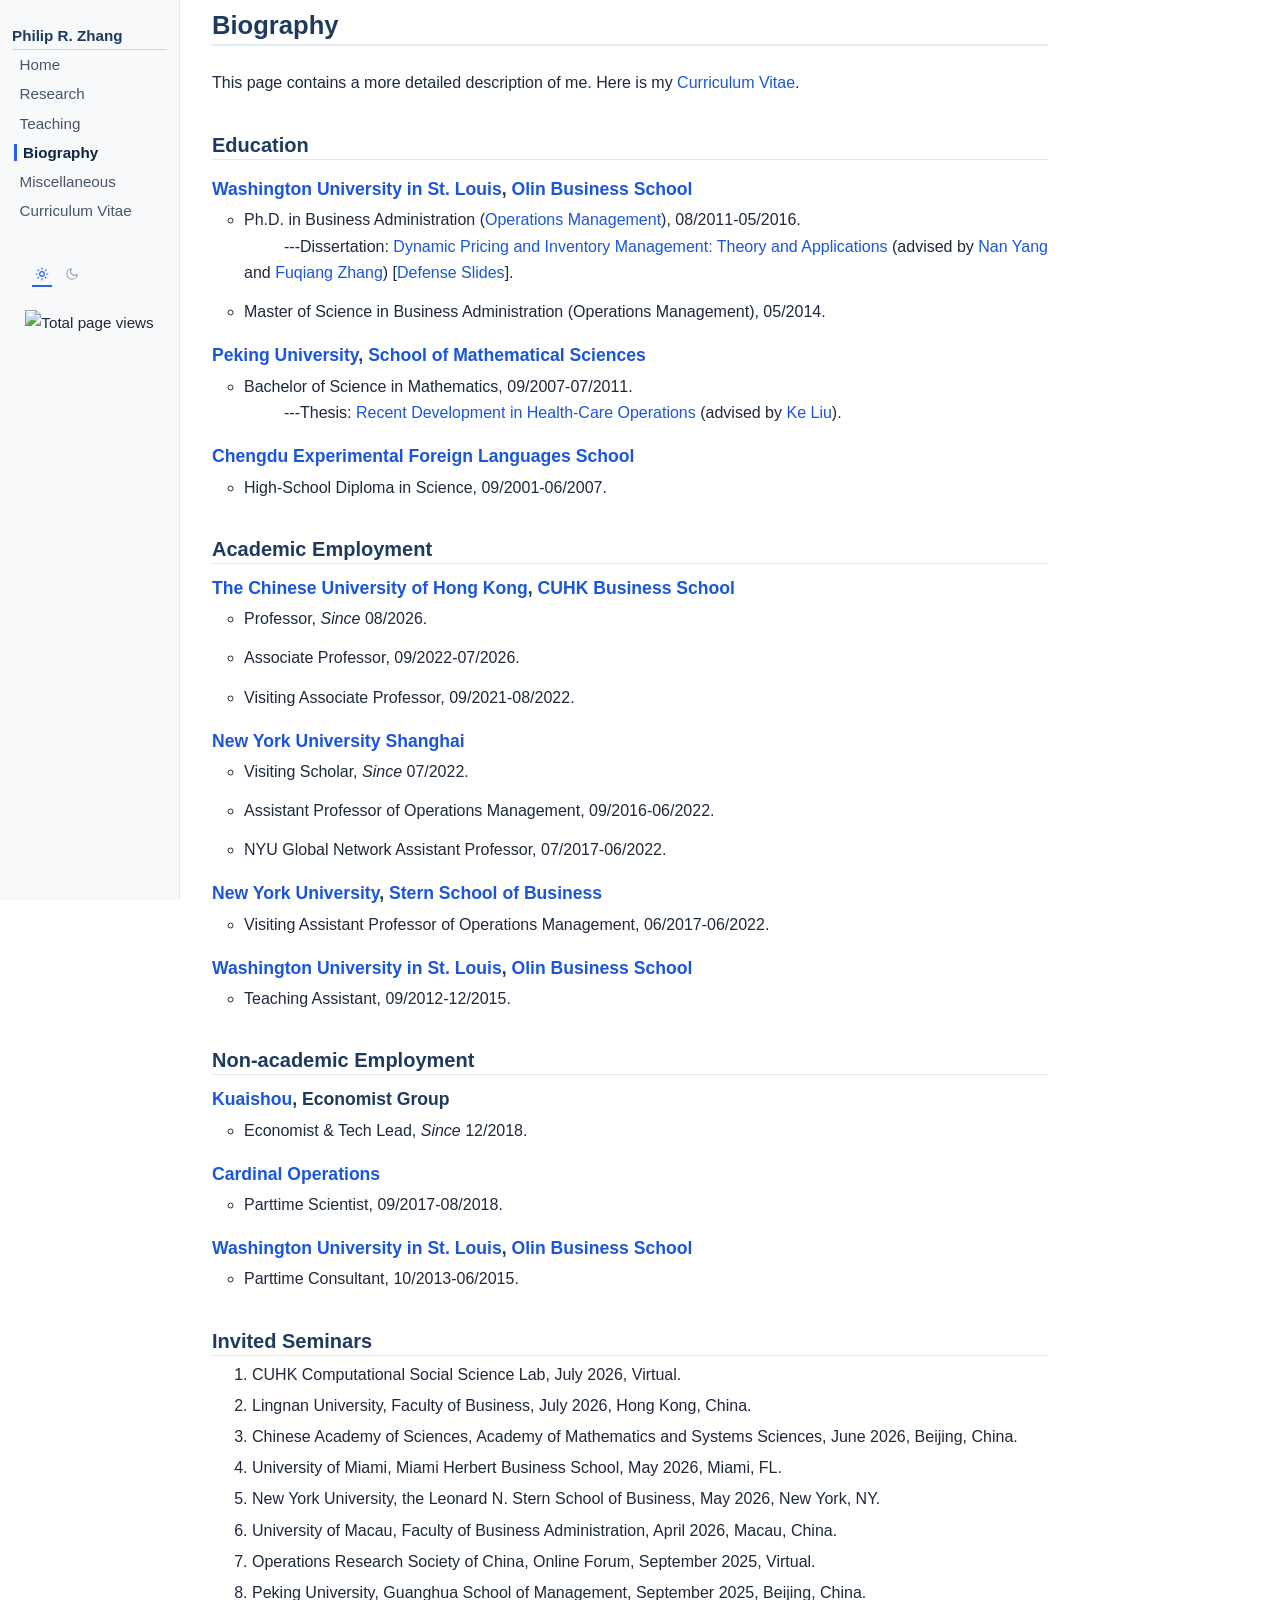
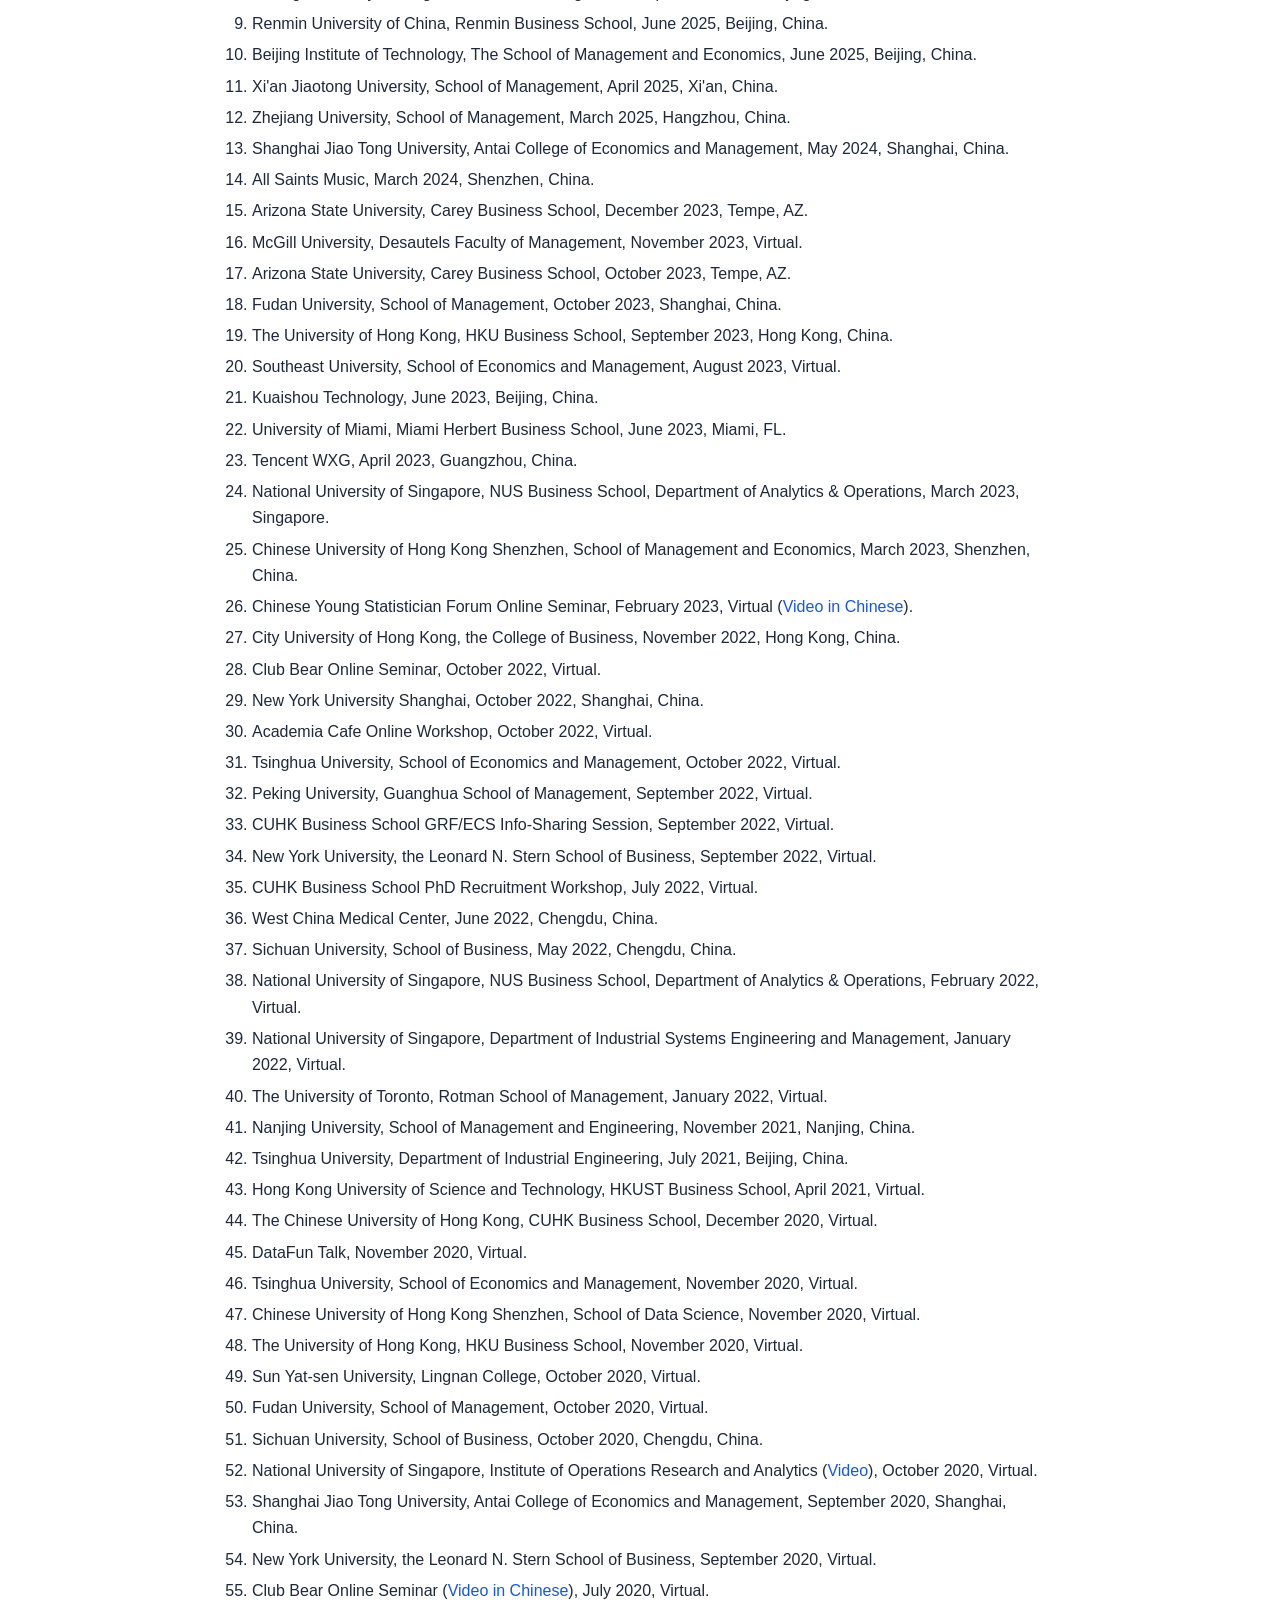
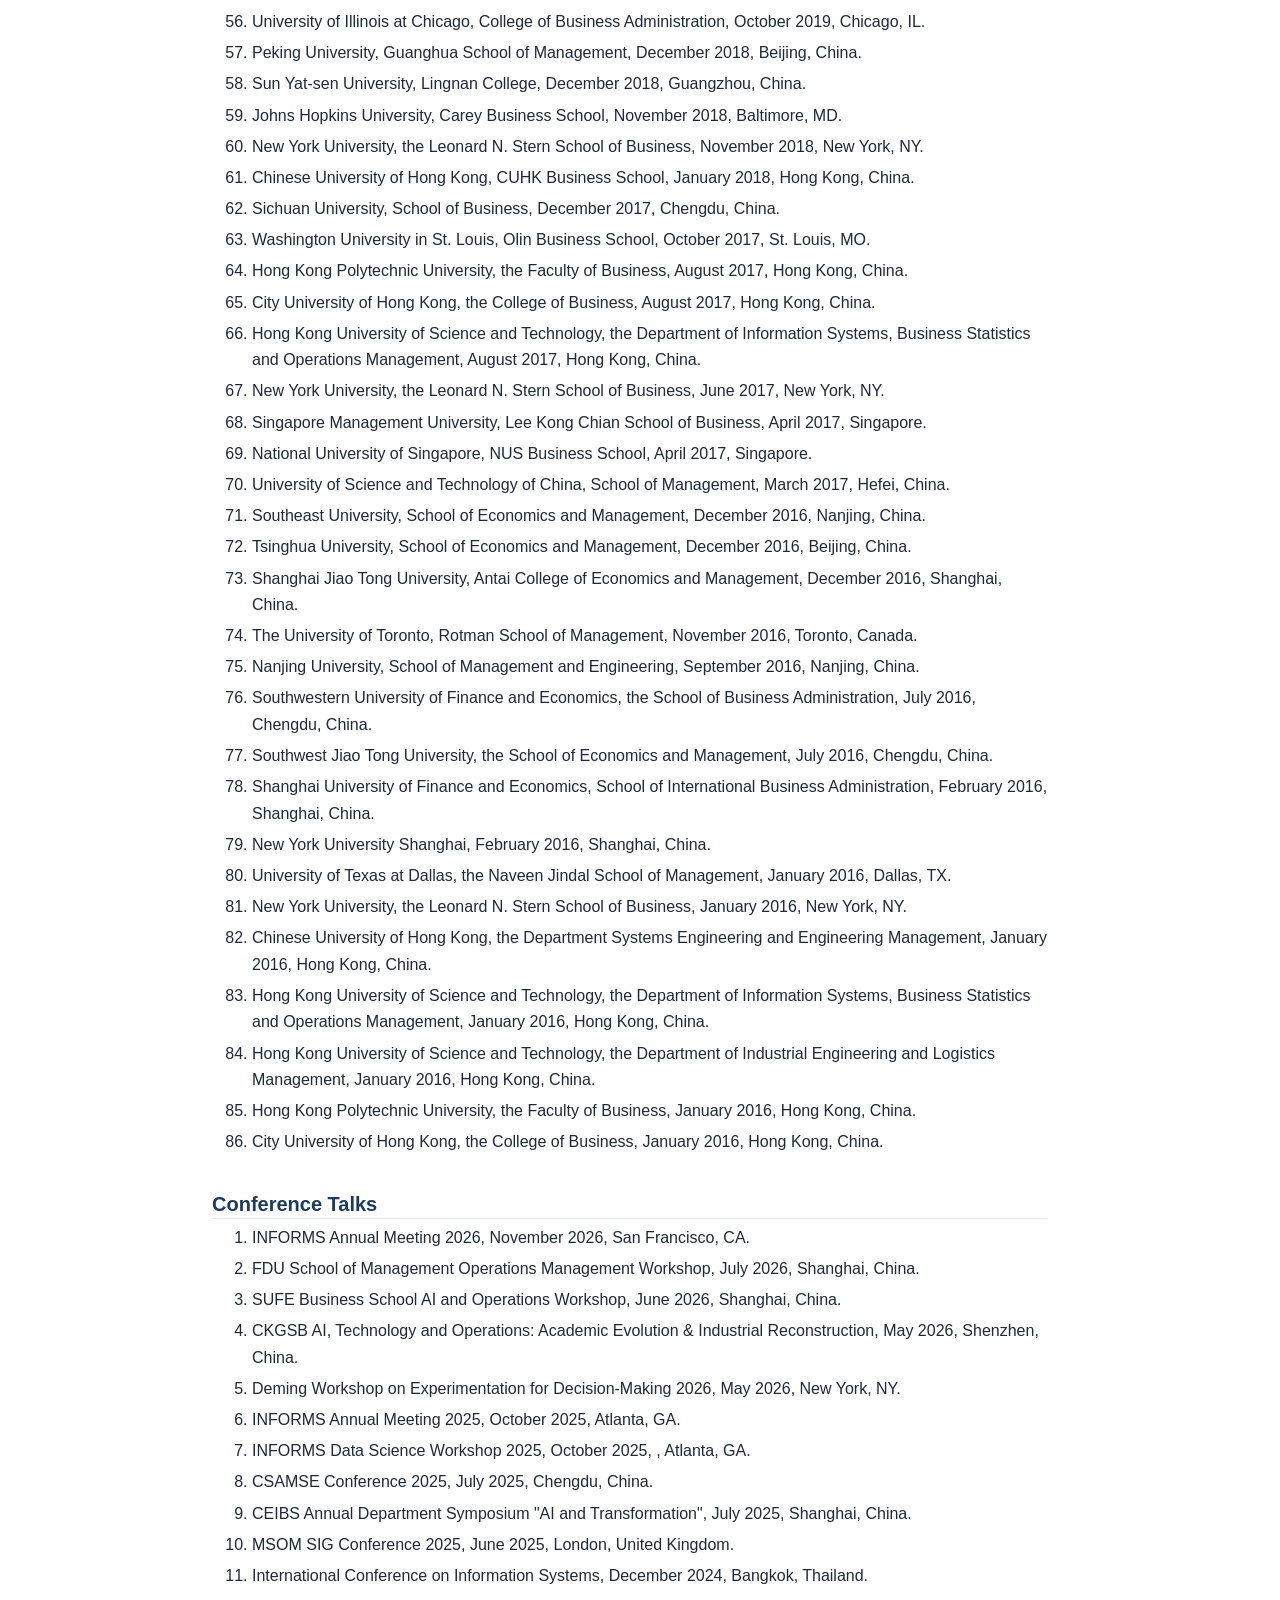
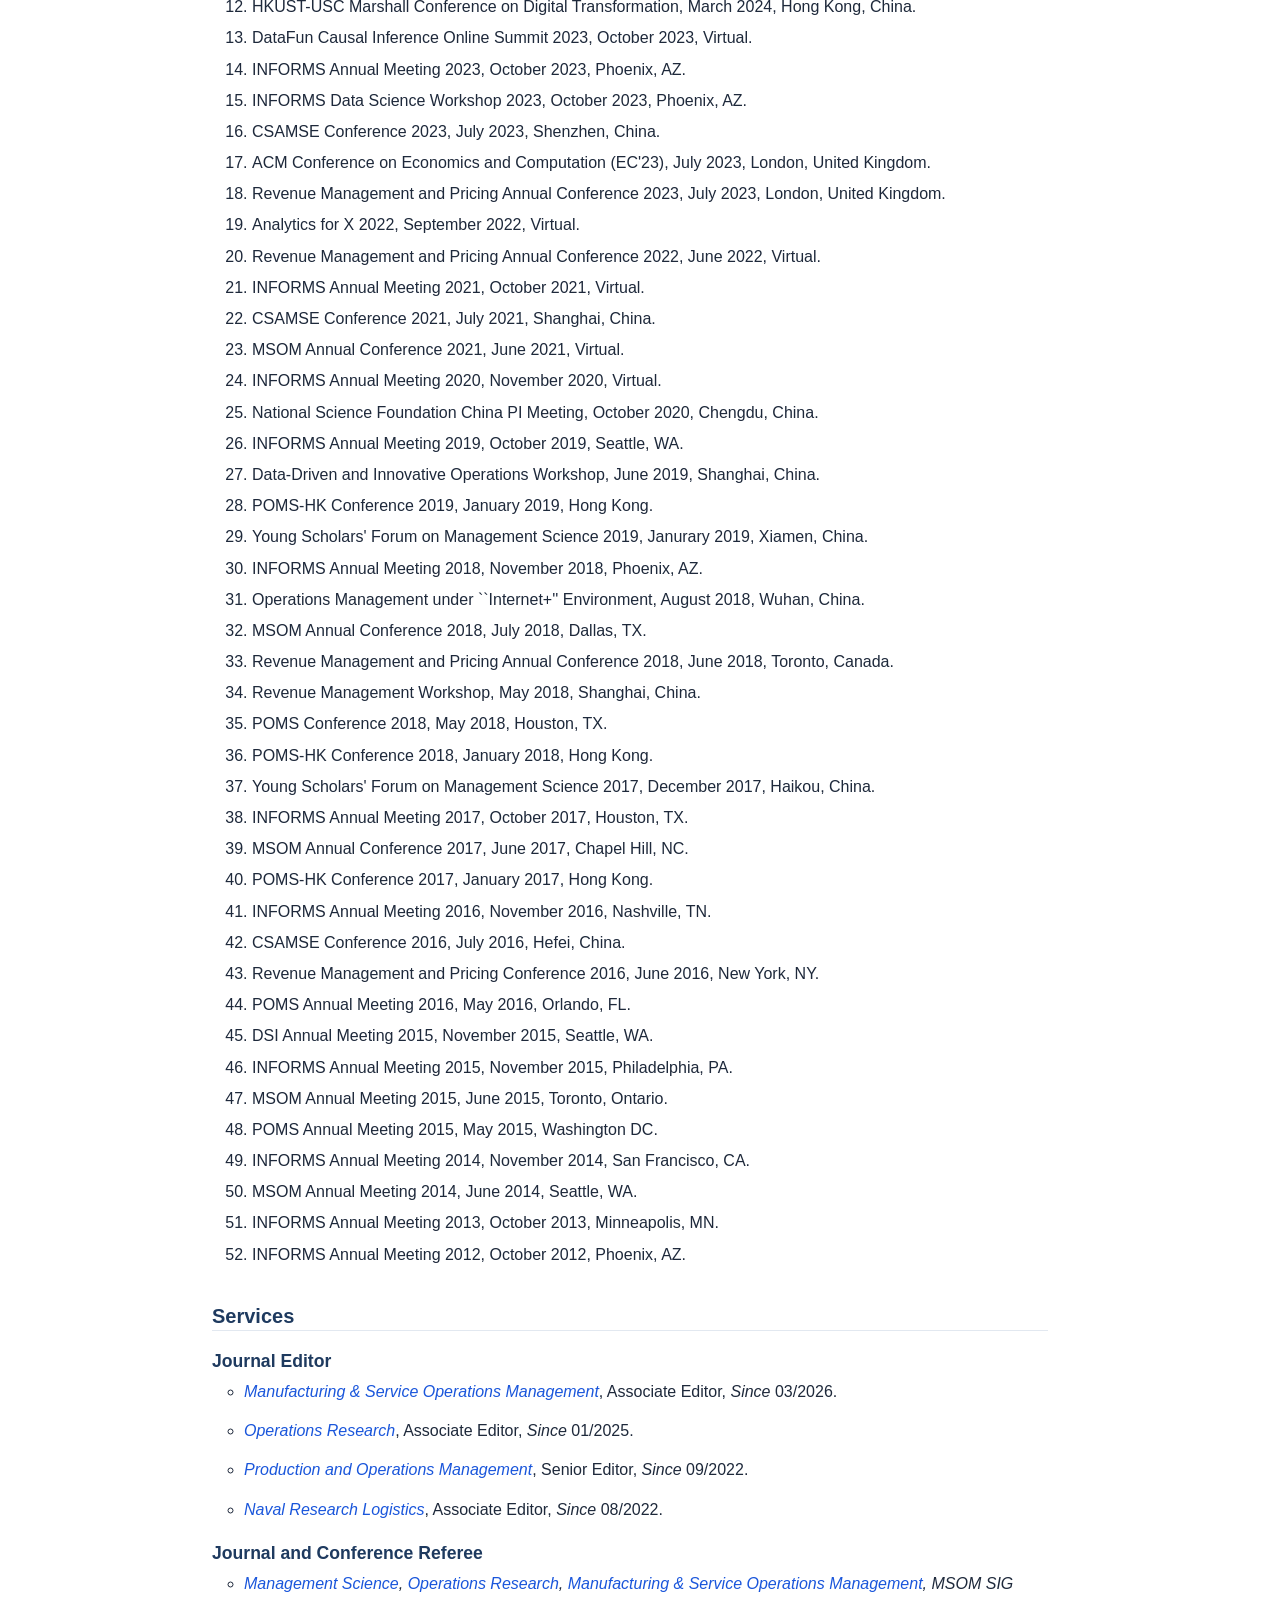
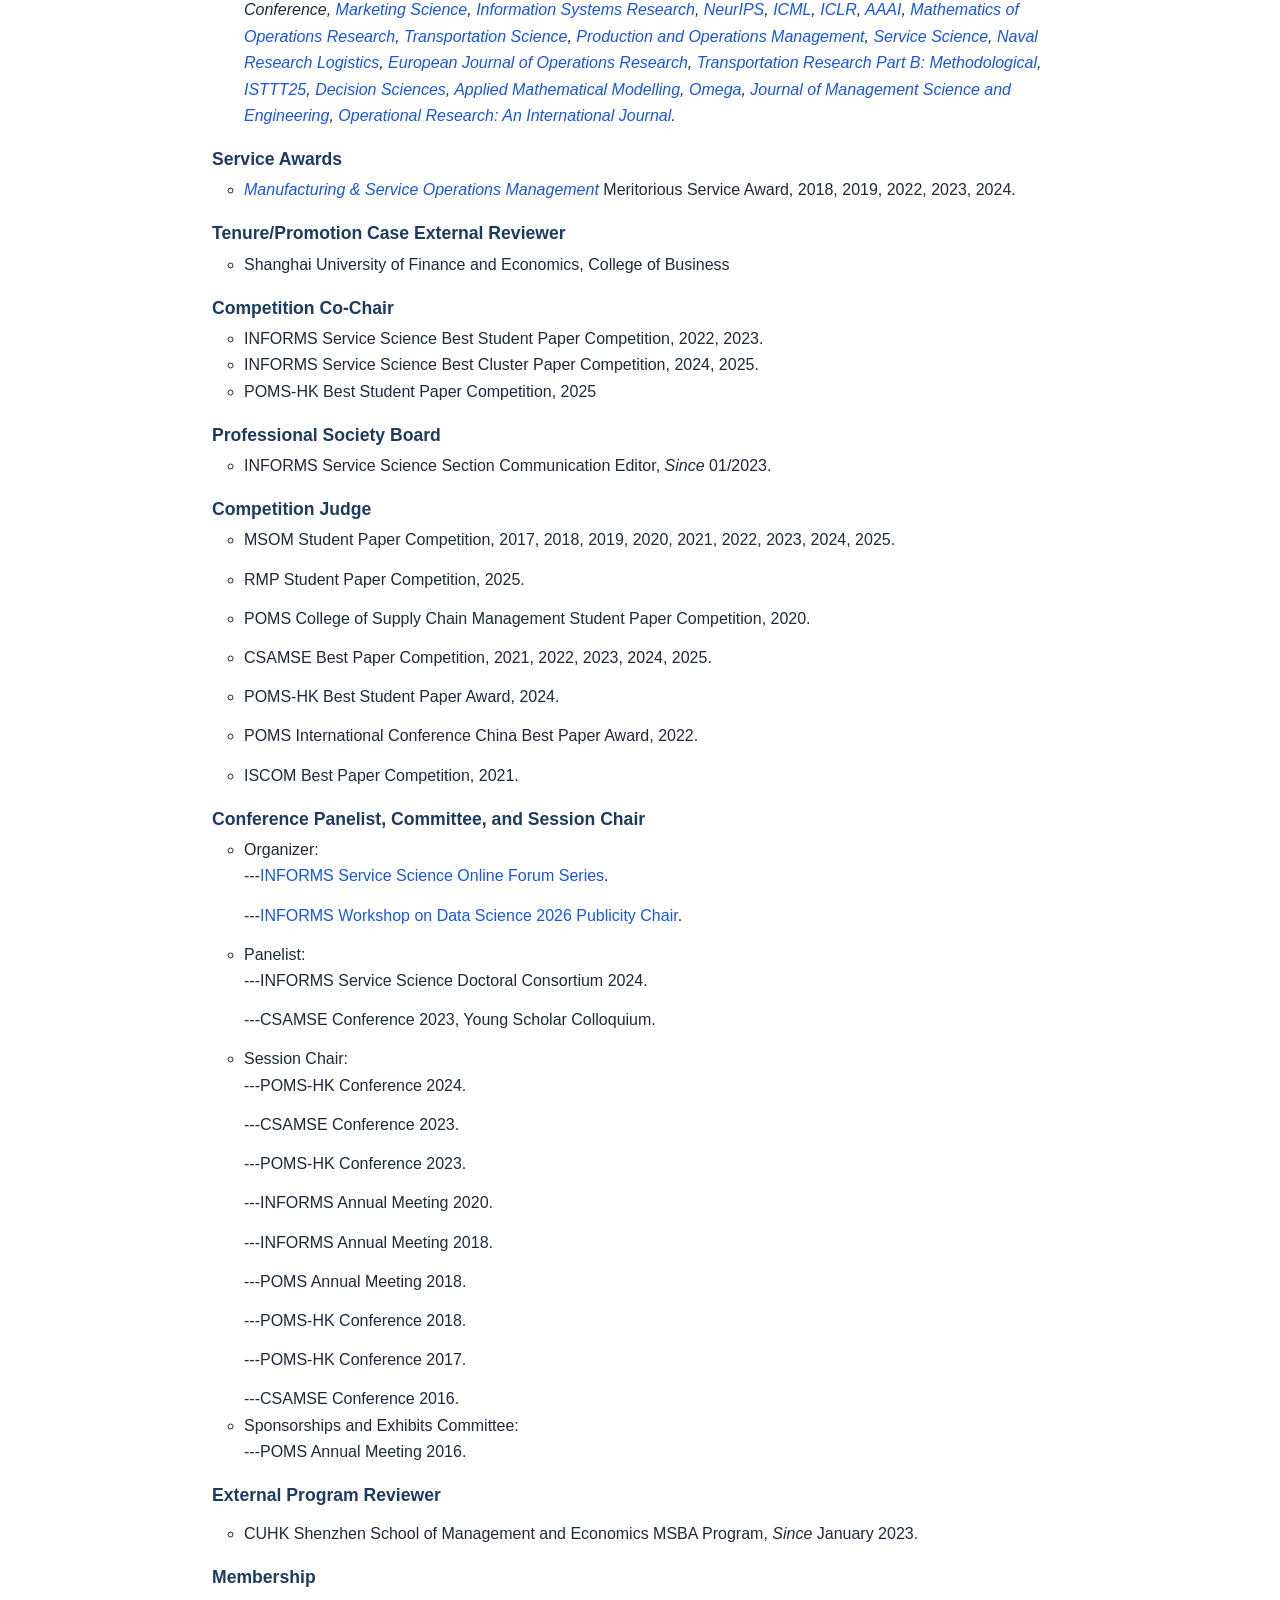
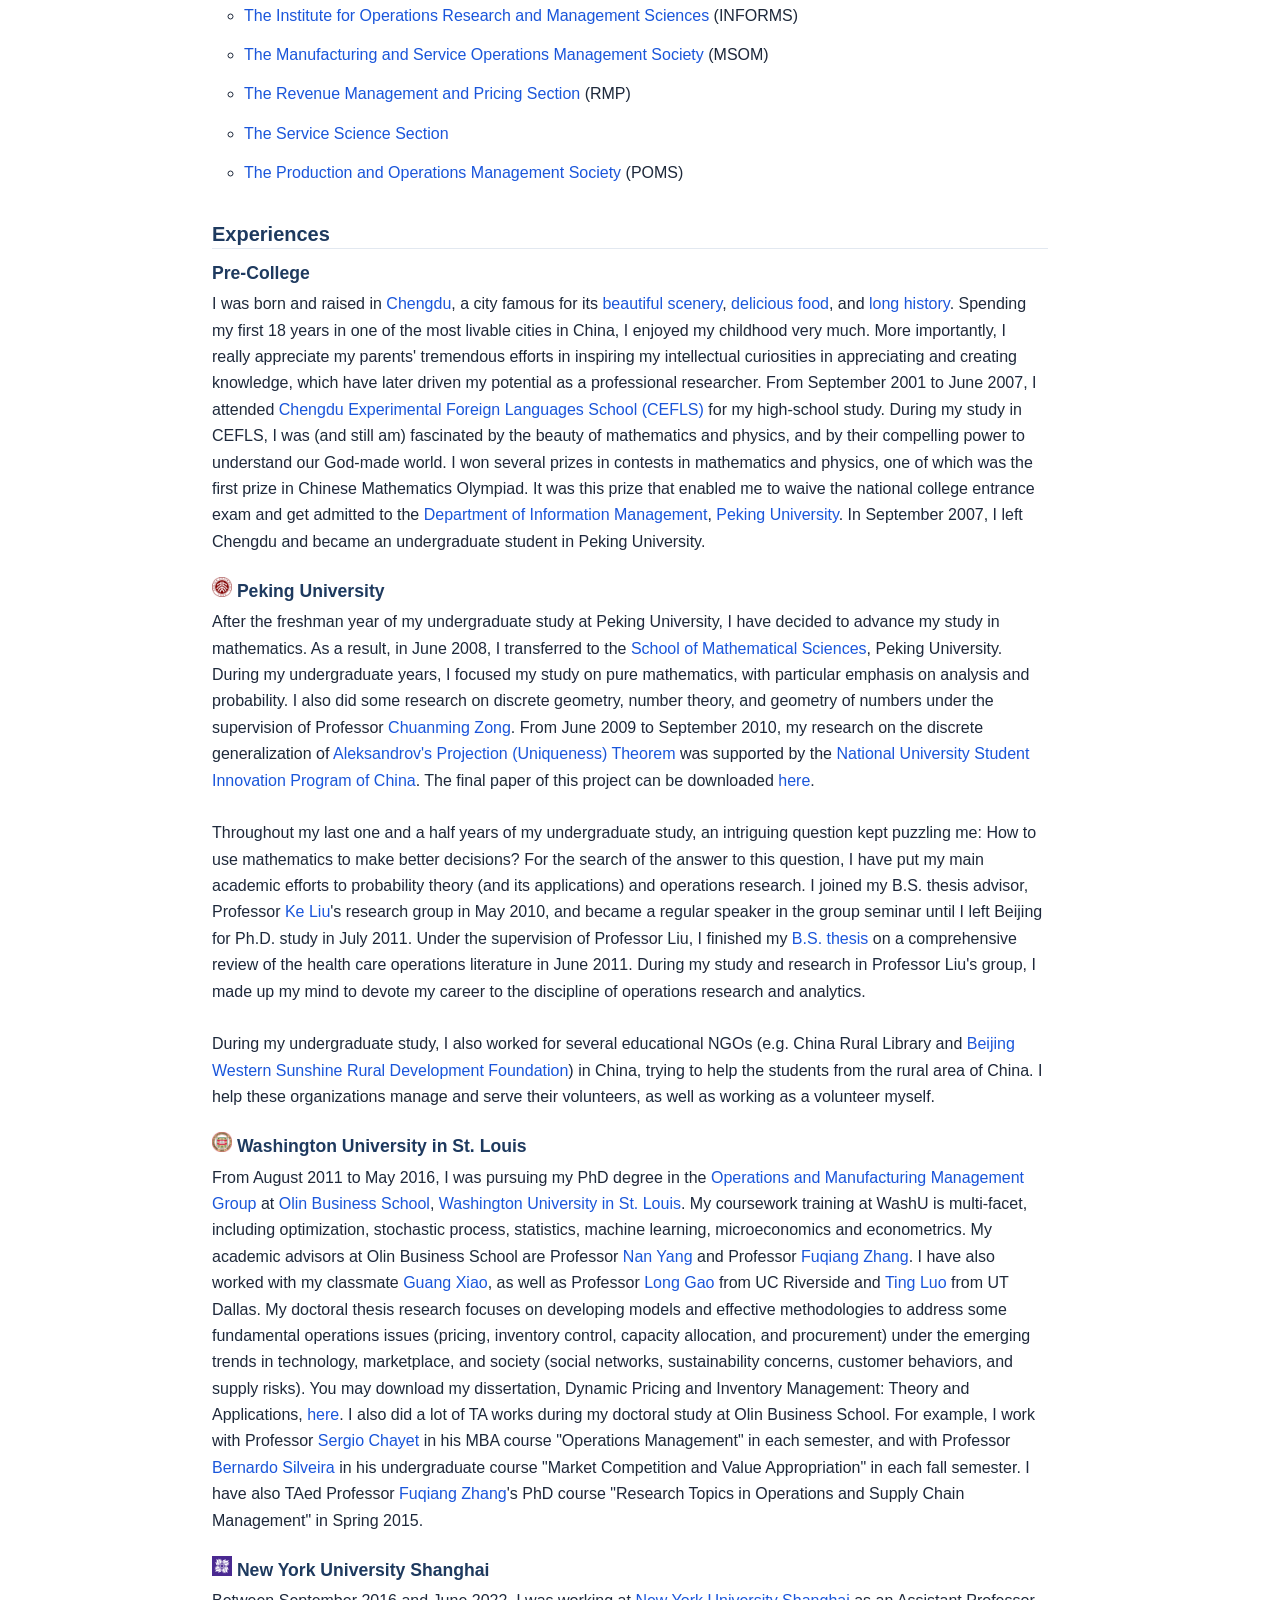
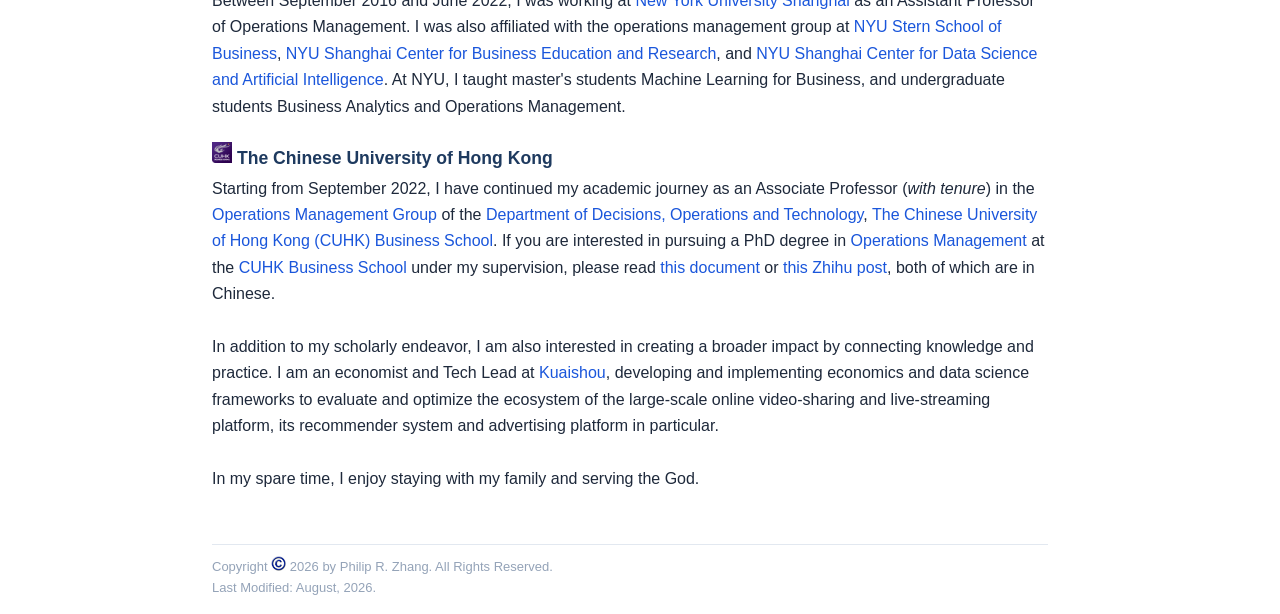
==== biography.html @ 49e2264a "d" ====
<!DOCTYPE html>
<html lang="en">
<head>
<meta charset="utf-8">
<meta name="viewport" content="width=device-width, initial-scale=1.0">
<meta name="keywords" content="Renyu (Philip) Zhang">
<meta name="description" content="Renyu (Philip) Zhang, CUHK">
<meta name="distribution" content="global">
<meta name="author" content="Renyu Zhang">
<meta name="robots" content="all">
<link rel="shortcut icon" href="cuhk.png" type="image/png">
<link rel="stylesheet" href="jemdoc.css" type="text/css">
<title>Philip R. Zhang</title>
<script type="text/javascript"
  src="https://cdn.jsdelivr.net/npm/mathjax@3/es5/tex-mml-chtml.js">
</script>
<script>
(function(){try{if(localStorage.getItem('theme')==='dark')document.documentElement.classList.add('dark-mode')}catch(e){}})();
</script>
</head>
<body>

<div class="site-wrapper">

<!-- Sidebar navigation -->
<nav class="site-nav">
  <div class="menu-category">Philip R. Zhang</div>
  <div class="menu-item"><a href="index.html">Home</a></div>
  <div class="menu-item"><a href="research.html">Research</a></div>
  <div class="menu-item"><a href="teaching.html">Teaching</a></div>
  <div class="menu-item"><a href="biography.html" class="current">Biography</a></div>
  <div class="menu-item"><a href="miscellaneous.html">Miscellaneous</a></div>
  <div class="menu-item"><a href="CV-Philip-Zhang.pdf" target="_blank">Curriculum Vitae</a></div>
  <br>
  <button type="button" class="theme-toggle" id="theme-toggle" aria-label="Toggle dark mode" title="Toggle dark mode">
    <svg class="icon-sun" width="16" height="16" viewBox="0 0 24 24" fill="none" stroke="currentColor" stroke-width="2" stroke-linecap="round" stroke-linejoin="round"><circle cx="12" cy="12" r="4"/><path d="M12 2v2M12 20v2M4.93 4.93l1.41 1.41M17.66 17.66l1.41 1.41M2 12h2M20 12h2M6.34 17.66l-1.41 1.41M19.07 4.93l-1.41 1.41"/></svg>
    <svg class="icon-moon" width="16" height="16" viewBox="0 0 24 24" fill="none" stroke="currentColor" stroke-width="2" stroke-linecap="round" stroke-linejoin="round"><path d="M21 12.79A9 9 0 1 1 11.21 3 7 7 0 0 0 21 12.79z"/></svg>
  </button>
  <div class="nav-counter">
    <img src="https://hits.sh/rphilipzhang.github.io.svg?label=Total%20Page%20Views&amp;labelColor=475569&amp;color=2563eb&amp;extraCount=2165" alt="Total page views">
  </div>
</nav>

<!-- Main content -->
<main class="site-content">

<div class="page-title">
  <h1>Biography</h1>
</div>


<p>This page contains a more detailed description of me. Here is my <a href="CV-Philip-Zhang.pdf" target="_blank">Curriculum Vitae</a>.</p>
<h2>Education
</h2>
<p> 
<h3><a href="https://www.wustl.edu/" target="_blank">Washington University in St. Louis</a>, <a href="https://www.olin.wustl.edu/Pages/default.aspx" target="_blank">Olin Business School</a></h3>

<ul style="padding-left: 2rem;list-style-type: circle;">

<li> Ph.D. in Business Administration (<a href ="https://www.olin.wustl.edu/EN-US/academic-programs/PhD/operations-and-manufacturing-management/Pages/default.aspx" target="_blank">Operations Management</a>), 08/2011-05/2016. </li>
<p>&nbsp;&nbsp;&nbsp;&nbsp;&nbsp;&nbsp;&nbsp;&nbsp; ---Dissertation: <a href="Dissertation-Philip-Zhang.pdf" target="_blank">Dynamic Pricing and Inventory Management: Theory and Applications</a> (advised by <a href="https://www.bus.miami.edu/thought-leadership/faculty/management/yang.html" target="_blank">Nan Yang</a> and <a href="https://apps.olin.wustl.edu/faculty/zhang/"target="_blank">Fuqiang Zhang</a>) [<a href="Slides_Defense_Apr8_Philip_Zhang.pdf" target="_blank">Defense Slides</a>].</p>

<li>Master of Science in Business Administration (Operations Management), 05/2014.</li>

</ul>
<h3> <a href="https://www.pku.edu.cn" target="_blank">Peking University</a>, <a href="https://www.math.pku.edu.cn" target="_blank">School of Mathematical Sciences</a> </h3>


<ul style="padding-left: 2rem;list-style-type: circle;">

<li>Bachelor of Science in Mathematics, 09/2007-07/2011.
<p>&nbsp;&nbsp;&nbsp;&nbsp;&nbsp;&nbsp;&nbsp;&nbsp; ---Thesis: <a href="health.pdf"target="_blank">Recent Development in Health-Care Operations</a> (advised by <a href="http://www.amt.ac.cn/member/liuke/index.html" target="_blank">Ke Liu</a>).</p></li>

</ul>

<h3><a href="https://www.cefls.cn/index.php/cate/index?cid=62" target="_blank">Chengdu Experimental Foreign Languages School</a></h3>

<ul style="padding-left: 2rem;list-style-type: circle;">


<li>High-School Diploma in Science, 09/2001-06/2007.
</p></li>
</ul>

<h2>Academic Employment
</h2>


<h3>
<a href="https://www.cuhk.edu.hk/english/index.html" target="_blank">The Chinese University of Hong Kong</a>, <a href="https://www.bschool.cuhk.edu.hk/" target="_blank">CUHK Business School</a>

</h3>
 
<ul style="padding-left: 2rem;list-style-type: circle;">

 <li>Professor, <i>Since</i> 08/2026.</li> 
<p></p> 
 <li>Associate Professor, 09/2022-07/2026.</li> 
<p></p>
<li>Visiting Associate Professor, 09/2021-08/2022.</li>

</ul>

<h3>
<a href="https://shanghai.nyu.edu/"target="_blank">New York University Shanghai</a>

</h3>

<ul style="padding-left: 2rem;list-style-type: circle;">

 
 <li>Visiting Scholar, <i>Since</i> 07/2022.</li>
<p></p> 
<li>Assistant Professor of Operations Management, 09/2016-06/2022.</li>
<p></p>
<li>NYU Global Network Assistant Professor, 07/2017-06/2022.</li>



</ul>

<h3><a href="https://www.nyu.edu/" target="_blank">New York University</a>, <a href="https://www.stern.nyu.edu/"target="_blank">Stern School of Business</a></h3>

<ul style="padding-left: 2rem;list-style-type: circle;">

<li>Visiting Assistant Professor of Operations Management, 06/2017-06/2022.</li>
</ul>

<h3>

<a href="https://www.wustl.edu/" target="_blank">Washington University in St. Louis</a>, <a href="https://www.olin.wustl.edu/Pages/default.aspx" target="_blank">Olin Business School</a>

</h3>
<ul style="padding-left: 2rem;list-style-type: circle;">



<li>Teaching Assistant, 09/2012-12/2015.</li>

</ul>
<h2>Non-academic Employment
</h2>
<h3>
<a href="https://www.kuaishou.com/" target="_blank">Kuaishou</a>, Economist Group

</h3>

<ul style="padding-left: 2rem;list-style-type: circle;">

 
<li>Economist & Tech Lead, <i>Since</i> 12/2018.</li>


</ul>

<h3>
<a href="https://www.shanshu.ai/" target="_blank">Cardinal Operations</a>

</h3>

<ul style="padding-left: 2rem;list-style-type: circle;">

 
<li>Parttime Scientist, 09/2017-08/2018.</li>


</ul>
<h3><a href="https://www.wustl.edu/" target="_blank">Washington University in St. Louis</a>, <a href="https://www.olin.wustl.edu/Pages/default.aspx" target="_blank">Olin Business School</a></h3>

<ul style="padding-left: 2rem;list-style-type: circle;">

<li>Parttime Consultant, 10/2013-06/2015.</li>
</ul>



<h2>Invited Seminars</h2>
<ol type=1 start=1>


<li>CUHK Computational Social Science Lab, July 2026, Virtual.

</p>

<li> Lingnan University, Faculty of Business, July 2026, Hong Kong, China.

</p>

<li>Chinese Academy of Sciences, Academy of Mathematics and Systems Sciences, June 2026, Beijing, China.
</p>

<li>University of Miami, Miami Herbert Business School, May 2026, Miami, FL.
</p>

<li>New York University, the Leonard N. Stern School of Business, May 2026, New York, NY.
</p>

<li>University of Macau, Faculty of Business Administration, April 2026, Macau, China.
</p>

<li>Operations Research Society of China, Online Forum, September 2025, Virtual.
</p>

<li>Peking University, Guanghua School of Management, September 2025, Beijing, China.
</p>

<li>Renmin University of China, Renmin Business School, June 2025, Beijing, China.
</p>


<li>Beijing Institute of Technology, The School of Management and Economics, June 2025, Beijing, China.
</p>



<li>Xi'an Jiaotong University, School of Management, April 2025, Xi'an, China.
</p>


<li>Zhejiang University, School of Management, March 2025, Hangzhou, China.
</p>


<li>Shanghai Jiao Tong University, Antai College of Economics and Management, May 2024, Shanghai, China.
</p>


<li>All Saints Music, March 2024, Shenzhen, China.
</p>

<li>Arizona State University, Carey Business School, December 2023, Tempe, AZ.
</p>

<li>McGill University, Desautels Faculty of Management, November 2023, Virtual.
</p>

<li>Arizona State University, Carey Business School, October 2023, Tempe, AZ.
</p>

<li>Fudan University, School of Management, October 2023, Shanghai, China.
</p>


<li>The University of Hong Kong, HKU Business School, September 2023, Hong Kong, China.
</p>

<li>Southeast University, School of Economics and Management, August 2023, Virtual.
</p>

<li>Kuaishou Technology, June 2023, Beijing, China.
</p>

<li>University of Miami, Miami Herbert Business School, June 2023, Miami, FL.
</p>

<li>Tencent WXG, April 2023, Guangzhou, China.
</p>

<li>National University of Singapore, NUS Business School, Department of Analytics & Operations, March 2023, Singapore.
</p>

<li>Chinese University of Hong Kong Shenzhen, School of Management and Economics, March 2023, Shenzhen, China.
</p>


<li>Chinese Young Statistician Forum Online Seminar, February 2023, Virtual (<a href="https://www.bilibili.com/video/BV19v4y1h7Ev/" target="_blank">Video in Chinese</a>).
</p>

<li>City University of Hong Kong, the College of Business, November 2022, Hong Kong, China.
</p>
<li>Club Bear Online Seminar, October 2022, Virtual.
</p>


<li>New York University Shanghai, October 2022, Shanghai, China.
</p>

<li>Academia Cafe Online Workshop, October 2022, Virtual.
</p>

<li>Tsinghua University, School of Economics and Management, October 2022, Virtual.
</p>

<li>Peking University, Guanghua School of Management, September 2022, Virtual.
</p>

<li>CUHK Business School GRF/ECS Info-Sharing Session, September 2022, Virtual.
</p> 
  

<li>New York University, the Leonard N. Stern School of Business, September 2022, Virtual.
</p>

<li>CUHK Business School PhD Recruitment Workshop, July 2022, Virtual.
</p> 
  
<li>West China Medical Center, June 2022, Chengdu, China.
</p>  
<li>Sichuan University, School of Business, May 2022, Chengdu, China.
</p>
<li>National University of Singapore, NUS Business School, Department of Analytics & Operations, February 2022, Virtual.
</p>
<li>National University of Singapore, Department of Industrial Systems Engineering and Management, January 2022, Virtual.
</p>

<li>The University of Toronto, Rotman School of Management, January 2022, Virtual.
</p>

<li>Nanjing University, School of Management and Engineering, November 2021, Nanjing, China.
</p>
<li>Tsinghua University, Department of Industrial Engineering, July 2021, Beijing, China.
</p>
<li>Hong Kong University of Science and Technology, HKUST Business School, April 2021, Virtual.
</p>	
<li>The Chinese University of Hong Kong, CUHK Business School, December 2020, Virtual.
</p>
<li>DataFun Talk, November 2020, Virtual.
</p>
<li>Tsinghua University, School of Economics and Management, November 2020, Virtual.
</p>
<li>Chinese University of Hong Kong Shenzhen, School of Data Science, November 2020, Virtual.
</p>
<li>The University of Hong Kong, HKU Business School, November 2020, Virtual.
</p>
<li>Sun Yat-sen University, Lingnan College, October 2020, Virtual.
</p>
<li>Fudan University, School of Management, October 2020, Virtual.
</p>
<li>Sichuan University, School of Business, October 2020, Chengdu, China.
</p>
<li>National University of Singapore, Institute of Operations Research and Analytics (<a href="https://www.youtube.com/watch?v=zT1Q4nHEze4" target="_blank">Video</a>), October 2020, Virtual.
</p>
<li>Shanghai Jiao Tong University, Antai College of Economics and Management, September 2020, Shanghai, China.
</p>
<li>New York University, the Leonard N. Stern School of Business, September 2020, Virtual.
</p>
<li>Club Bear Online Seminar (<a href="https://www.bilibili.com/video/BV1rp4y1S7a6/" target="_blank">Video in Chinese</a>), July 2020, Virtual.
</p>

<li>University of Illinois at Chicago, College of Business Administration, October 2019, Chicago, IL.
</p>

<li>Peking University, Guanghua School of Management, December 2018, Beijing, China.
</p>

<li>Sun Yat-sen University, Lingnan College, December 2018, Guangzhou, China.
</p>
<li>Johns Hopkins University, Carey Business School, November 2018, Baltimore, MD.
</p>
<li>New York University, the Leonard N. Stern School of Business, November 2018, New York, NY.
</p>
<li>Chinese University of Hong Kong, CUHK Business School, January 2018, Hong Kong, China.
</p>
<li>Sichuan University, School of Business, December 2017, Chengdu, China.
</p>
<li>Washington University in St. Louis, Olin Business School, October 2017, St. Louis, MO.
</p>
<li>Hong Kong Polytechnic University, the Faculty of Business, August 2017, Hong Kong, China.
</p>
<li>City University of Hong Kong, the College of Business, August 2017, Hong Kong, China.
</p>
<li>Hong Kong University of Science and Technology, the Department of Information Systems, Business Statistics and Operations Management, August 2017, Hong Kong, China.</p>
<li>New York University, the Leonard N. Stern School of Business, June 2017, New York, NY.
</p>
<li>Singapore Management University, Lee Kong Chian School of Business, April 2017, Singapore.
</p>
<li>National University of Singapore, NUS Business School, April 2017, Singapore.
</p>
<li>University of Science and Technology of China, School of Management, March 2017, Hefei, China.
</p>
<li>Southeast University, School of Economics and Management, December 2016, Nanjing, China.
</p>
<li>Tsinghua University, School of Economics and Management, December 2016, Beijing, China. 
</p>
<li>Shanghai Jiao Tong University, Antai College of Economics and Management, December 2016, Shanghai, China.
</p>
<li>The University of Toronto, Rotman School of Management, November 2016, Toronto, Canada.
</p>
<li>Nanjing University, School of Management and Engineering, September 2016, Nanjing, China.
</p>
<li>Southwestern University of Finance and Economics, the School of Business Administration, July 2016, Chengdu, China.
</p>
<li>Southwest Jiao Tong University, the School of Economics and Management, July 2016, Chengdu, China.
</p>
<li>Shanghai University of Finance and Economics, School of International Business Administration, February 2016, Shanghai, China.
</p>
<li>New York University Shanghai, February 2016, Shanghai, China.
</p>
<li>University of Texas at Dallas, the Naveen Jindal School of Management, January 2016, Dallas, TX.
</p>
<li>New York University, the Leonard N. Stern School of Business, January 2016, New York, NY.
</p>
<li>Chinese University of Hong Kong, the Department Systems Engineering and Engineering Management, January 2016, Hong Kong, China.
</p>
<li>Hong Kong University of Science and Technology, the Department of Information Systems, Business Statistics and Operations Management, January 2016, Hong Kong, China.</p>
<li>Hong Kong University of Science and Technology, the Department of Industrial Engineering and Logistics Management, January 2016, Hong Kong, China.
</p>
<li>Hong Kong Polytechnic University, the Faculty of Business, January 2016, Hong Kong, China.
</p>

<li>City University of Hong Kong, the College of Business, January 2016, Hong Kong, China.

</ol>

<h2>Conference Talks</h2>
<ol type=1 start=1>

<li> INFORMS Annual Meeting 2026, November 2026, San Francisco, CA.
</p>

<li> FDU School of Management Operations Management Workshop, July 2026, Shanghai, China.

</p> 

<li> SUFE Business School AI and Operations Workshop, June 2026, Shanghai, China.

</p> 


<li> CKGSB AI, Technology and Operations: Academic Evolution & Industrial Reconstruction, May 2026, Shenzhen, China.

</p> 


<li> Deming Workshop on Experimentation for Decision-Making 2026, May 2026, New York, NY.
</p>

<li> INFORMS Annual Meeting 2025, October 2025, Atlanta, GA.
</p>


<li> INFORMS Data Science Workshop 2025, October 2025, , Atlanta, GA.
</p>

<li>CSAMSE Conference 2025, July 2025, Chengdu, China.
</p>

<li> CEIBS Annual Department Symposium "AI and Transformation", July 2025, Shanghai, China.

</p>  

<li> MSOM SIG Conference 2025, June 2025, London, United Kingdom.
</p>

<li> International Conference on Information Systems, December 2024, Bangkok, Thailand. 

</p>

<li> HKUST-USC Marshall Conference on Digital Transformation, March 2024, Hong Kong, China.

</p>


<li> DataFun Causal Inference Online Summit 2023, October 2023, Virtual.
</p>

<li> INFORMS Annual Meeting 2023, October 2023, Phoenix, AZ.
</p>

<li> INFORMS Data Science Workshop 2023, October 2023, Phoenix, AZ.
</p>

<li>CSAMSE Conference 2023, July 2023, Shenzhen, China.
</p>

<li> ACM Conference on Economics and Computation (EC'23), July 2023, London, United Kingdom.
</p>

<li> Revenue Management and Pricing Annual Conference 2023, July 2023, London, United Kingdom.  
</p>


<li> Analytics for X 2022, September 2022, Virtual.
</p> 

<li> Revenue Management and Pricing Annual Conference 2022, June 2022, Virtual.
</p>  
<li> INFORMS Annual Meeting 2021, October 2021, Virtual.
</p> 
<li> CSAMSE Conference 2021, July 2021, Shanghai, China.
</p> 
<li> MSOM Annual Conference 2021, June 2021, Virtual.
</p>
<li> INFORMS Annual Meeting 2020, November 2020, Virtual.
</p>	
<li> National Science Foundation China PI Meeting, October 2020, Chengdu, China.
</p>	
<li> INFORMS Annual Meeting 2019, October 2019, Seattle, WA.
</p>	
<li> Data-Driven and Innovative Operations Workshop, June 2019, Shanghai, China.
</p>	
<li>POMS-HK Conference 2019, January 2019, Hong Kong.
</p>
<li> Young Scholars' Forum on Management Science 2019, Janurary 2019, Xiamen, China.
</p>
<li> INFORMS Annual Meeting 2018, November 2018, Phoenix, AZ.
</p>
<li> Operations Management under ``Internet+'' Environment, August 2018, Wuhan, China.
</p>
<li> MSOM Annual Conference 2018, July 2018, Dallas, TX.
</p>
<li> Revenue Management and Pricing Annual Conference 2018, June 2018, Toronto, Canada.
</p>
<li> Revenue Management Workshop, May 2018, Shanghai, China.
</p>
<li> POMS Conference 2018, May 2018, Houston, TX.
</p>
<li> POMS-HK Conference 2018, January 2018, Hong Kong.
</p>
<li> Young Scholars' Forum on Management Science 2017, December 2017, Haikou, China.
</p>
<li>INFORMS Annual Meeting 2017, October 2017, Houston, TX. 
</p> 
<li>MSOM Annual Conference 2017, June 2017, Chapel Hill, NC.
</p>
<li>POMS-HK Conference 2017, January 2017, Hong Kong.
</p>
<li>INFORMS Annual Meeting 2016, November 2016, Nashville, TN.
</p>
<li>CSAMSE Conference 2016, July 2016, Hefei, China.
</p>
<li>Revenue Management and Pricing Conference 2016, June 2016, New York, NY. 
</p>
<li>POMS Annual Meeting 2016, May 2016, Orlando, FL.
</p>
<li>DSI Annual Meeting 2015, November 2015, Seattle, WA. 
</p>
<li>INFORMS Annual Meeting 2015, November 2015, Philadelphia, PA.
</p>
<li>MSOM Annual Meeting 2015, June 2015, Toronto, Ontario. 
</p>
<li>POMS Annual Meeting 2015, May 2015, Washington DC. 
</p>
<li>INFORMS Annual Meeting 2014, November 2014, San Francisco, CA.
</p>
<li>MSOM Annual Meeting 2014, June 2014, Seattle, WA. 
</p>
<li>INFORMS Annual Meeting 2013, October 2013, Minneapolis, MN. 
</p>
<li>INFORMS Annual Meeting 2012, October 2012, Phoenix, AZ.
</p>
</ol>


<h2>Services</h2>
<p>

<h3>Journal Editor</h3>
<ul style="padding-left: 2rem;list-style-type: circle;">


<li><i><a href="http://pubsonline.informs.org/journal/msom" target="_blank">Manufacturing & Service Operations Management</a></i>, Associate Editor, <i>Since</i> 03/2026.</li>
</p>

<li><i><a href="https://pubsonline.informs.org/journal/opre" target="_blank">Operations Research</a></i>, Associate Editor, <i>Since</i> 01/2025.</li>
</p>


<li><i><a href="http://onlinelibrary.wiley.com/journal/10.1111/(ISSN)1937-5956" target="_blank">Production and Operations Management</a></i>, Senior Editor, <i>Since</i> 09/2022.</li>
</p>
<li><i><a href="http://onlinelibrary.wiley.com/journal/10.1002/(ISSN)1520-6750" target="_blank">Naval Research Logistics</a></i>, Associate Editor, <i>Since</i> 08/2022.</li>

</ul>

<h3>Journal and Conference Referee</h3>

<ul style="padding-left: 2rem;list-style-type: circle;">

<li><i><a href="http://pubsonline.informs.org/journal/mnsc" target="_blank">Management Science</a>, 
  <a href="http://pubsonline.informs.org/journal/opre" target="_blank">Operations Research</a>, 
  <a href="http://pubsonline.informs.org/journal/msom" target="_blank">Manufacturing & Service Operations Management</a>, MSOM SIG Conference, <a href="https://pubsonline.informs.org/journal/mksc"target="_blank">Marketing Science</a>, 
 <a href="https://pubsonline.informs.org/journal/isre" target="_blank">Information Systems Research</a>,
  <a href="https://nips.cc" target="_blank">NeurIPS</a>, <a href="https://icml.cc" target="_blank">ICML</a>, <a href="https://iclr.cc/" target="_blank">ICLR</a>, <a href="https://aaai.org/conference/aaai/" target="_blank">AAAI</a>, <a href="https://pubsonline.informs.org/journal/moor"target="_blank">Mathematics of Operations Research</a>, <a href="https://pubsonline.informs.org/journal/trsc"target="_blank">Transportation Science</a>, <a href="http://onlinelibrary.wiley.com/journal/10.1111/(ISSN)1937-5956" target="_blank">Production and Operations Management</a>, <a href="https://pubsonline.informs.org/journal/serv"target="_blank">Service Science</a>, <a href="http://onlinelibrary.wiley.com/journal/10.1002/(ISSN)1520-6750" target="_blank">Naval Research Logistics</a>, <a href="http://www.journals.elsevier.com/european-journal-of-operational-research/" target="_blank">European Journal of Operations Research</a>, <a href="https://www.journals.elsevier.com/transportation-research-part-b-methodological" target="_blank">Transportation Research Part B: Methodological</a>, <a href="https://limos.engin.umich.edu/isttt25/"target="_blank">ISTTT25</a>, <a href="https://onlinelibrary.wiley.com/journal/15405915"target="_blank">Decision Sciences</a>, <a href="http://www.journals.elsevier.com/applied-mathematical-modelling/" target="_blank">Applied Mathematical Modelling</a>, <a href="http://www.journals.elsevier.com/omega/" target="_blank">Omega</a>, <a href="http://engine.scichina.com/publisher/CSPM/journal/JMSE"target="_blank">Journal of Management Science and Engineering</a>, <a href="http://www.springer.com/business+%26+management/operations+research/journal/12351" target="_blank">Operational Research: An International Journal</a>.</i></li>
</ul>
<h3>Service Awards</h3>

  <ul style="padding-left: 2rem;list-style-type: circle;">

<li><i><a href="http://pubsonline.informs.org/journal/msom" target="_blank">Manufacturing & Service Operations Management</a></i> Meritorious Service Award, 2018, 2019, 2022, 2023, 2024.</li>
</ul>

<h3>Tenure/Promotion Case External Reviewer</h3>

<ul style="padding-left: 2rem;list-style-type: circle;">

<li>Shanghai University of Finance and Economics, College of Business</li>

</p>


</ul>


<h3>Competition Co-Chair</h3>

  <ul style="padding-left: 2rem;list-style-type: circle;">


<li>INFORMS Service Science Best Student Paper Competition, 2022, 2023.</li>

<li>INFORMS Service Science Best Cluster Paper Competition, 2024, 2025.</li>

<li>POMS-HK Best Student Paper Competition, 2025 </li>

</ul>

<h3>Professional Society Board</h3>

  <ul style="padding-left: 2rem;list-style-type: circle;">


<li>INFORMS Service Science Section Communication Editor, <i>Since</i> 01/2023.</li>
</ul>



<h3>Competition Judge</h3>
    <ul style="padding-left: 2rem;list-style-type: circle;">

<li>MSOM Student Paper Competition, 2017, 2018, 2019, 2020, 2021, 2022, 2023, 2024, 2025.</li>
</p>  
<li>RMP Student Paper Competition, 2025.</li>
</p>  
<li>POMS College of Supply Chain Management Student Paper Competition, 2020.</li>
</p>
<li>CSAMSE Best Paper Competition, 2021, 2022, 2023, 2024, 2025.</li>
</p>
<li>POMS-HK Best Student Paper Award, 2024.</li>
</p>
<li>POMS International Conference China Best Paper Award, 2022.</li>
</p>
<li>ISCOM Best Paper Competition, 2021.</li>

</ul>

<h3>Conference Panelist, Committee, and Session Chair</h3>

  <ul style="padding-left: 2rem;list-style-type: circle;">


<li>Organizer:</li>
<p>---<a href="https://sites.google.com/view/service-science-online-forum/"target="_blank">INFORMS Service Science Online Forum Series</a>.
</p>

<p>---<a href="https://sites.google.com/view/data-science-2026/"target="_blank">INFORMS Workshop on Data Science 2026 Publicity Chair</a>.
</p>

<li>Panelist:</li>
<p>---INFORMS Service Science Doctoral Consortium 2024.
</p>
<p>---CSAMSE Conference 2023, Young Scholar Colloquium.
</p>

<li>Session Chair:</li>
  ---POMS-HK Conference 2024.
</p> 
---CSAMSE Conference 2023.
</p>
---POMS-HK Conference 2023.
</p>  
---INFORMS Annual Meeting 2020.
</p>
---INFORMS Annual Meeting 2018.
</p>
---POMS Annual Meeting 2018.
</p>
---POMS-HK Conference 2018.
</p>
---POMS-HK Conference 2017.
</p>
---CSAMSE Conference 2016.

<li>Sponsorships and Exhibits Committee:</li>
<p>---POMS Annual Meeting 2016.</p>
</ul>


<h3>External Program Reviewer</h3>

  <ul style="padding-left: 2rem;list-style-type: circle;">


<p>
<li>CUHK Shenzhen School of Management and Economics MSBA Program, <i>Since</i> January 2023.</li>

</p>

</ul>

<h3>Membership</h3>

  <ul style="padding-left: 2rem;list-style-type: circle;">


<p>
<li><a href="https://www.informs.org/" target="_blank">The Institute for Operations Research and Management Sciences</a> (INFORMS)</li>
</p>
<li><a href="http://msom.society.informs.org/" target="_blank">The Manufacturing and Service Operations Management Society</a> (MSOM)</li>
</p>
<li><a href="https://www.informs.org/Community/revenue-mgt" target="_blank">The Revenue Management and Pricing Section</a> (RMP)</li>
</p>
<li><a href="https://connect.informs.org/service-science/home" target="_blank">The Service Science Section</a></li>
</p>
<li><a href="http://www.poms.org/" target="_blank">The Production and Operations Management Society</a> (POMS)</li>

</p>

</ul>
<h2>Experiences</h2>
<h3>Pre-College</h3>
<p>
I was born and raised in <a href="https://en.wikipedia.org/wiki/Chengdu" target="_blank">Chengdu</a>, a city famous for its <a href="https://www.google.com/search?q=sichuan+scenery&hl=en&newwindow=1&prmd=imvns&tbm=isch&tbo=u&source=univ&sa=X&ei=bH5wUJC0OIjFyAGzjID4BA&ved=0CB0QsAQ&biw=1745&bih=868"target="_blank">beautiful scenery</a>, <a href="https://en.wikipedia.org/wiki/Szechuan_cuisine" target="_blank">delicious food</a>, and <a href="http://www.chinatravel.com/sichuan/history.htm" target="_blank">long history</a>. Spending my first 18 years in one of the most livable cities in China, I enjoyed my childhood very much. More importantly, I really appreciate my parents' tremendous efforts in inspiring my intellectual curiosities in appreciating and creating knowledge, which have later driven my potential as a professional researcher. From September 2001 to June 2007, I attended <a href="https://www.cefls.cn/index.php/cate/index?cid=62" target="_blank">Chengdu Experimental Foreign Languages School (CEFLS)</a> for my high-school study. During my study in CEFLS, I was (and still am) fascinated by the beauty of mathematics and physics, and by their compelling power to understand our God-made world. I won several prizes in contests in mathematics and physics, one of which was the first prize in Chinese Mathematics Olympiad. It was this prize that enabled me to waive the national college entrance exam and get admitted to the <a href="https://www.im.pku.edu.cn/"target="_blank">Department of Information Management</a>, <a href="https://www.pku.edu.cn" target="_blank">Peking University</a>. In September 2007, I left Chengdu and became an undergraduate student in Peking University.
</p>
<h3>
<img  src="PKULogo.png" alt="20 in" width="20 in" /> Peking University
</h3>
<p>
After the freshman year of my undergraduate study at Peking University, I have decided to advance my study in mathematics. As a result, in June 2008, I transferred to the <a href="https://www.math.pku.edu.cn" target="_blank">School of Mathematical Sciences</a>, Peking University. During my undergraduate years, I focused my study on pure mathematics, with particular emphasis on analysis and probability. I also did some research on discrete geometry, number theory, and geometry of numbers under the supervision of Professor <a href="https://cam.tju.edu.cn/faculty/teacherDetail.php?id=53" target="_blank">Chuanming Zong</a>. From June 2009 to September 2010, my research on the discrete generalization of <a href="http://mathworld.wolfram.com/AleksandrovsUniquenessTheorem.html"target="_blank">Aleksandrov's Projection (Uniqueness) Theorem</a> was supported by the <a href="http://baike.baidu.com/view/1016713.htm"target="_blank">National University Student Innovation Program of China</a>. The final paper of this project can be downloaded <a href="Projection.pdf" target="_blank">here</a>. 
<br><br>

<!---From May 2010 to October 2010, I worked with Doctor Sheng Liu from <a href="https://www.ruc.edu.cn/using " target="_blank">Renmin University of China</a> on an optimal dividend policy of an insurance firm based on stochastic control techniques (<a href="threshold.pdf"target="_blank">paper here</a>).--->

Throughout my last one and a half years of my undergraduate study, an intriguing question kept puzzling me: How to use mathematics to make better decisions? For the search of the answer to this question, I have put my main academic efforts to probability theory (and its applications) and operations research. I joined my B.S. thesis advisor, Professor <a href="http://homepage.amss.ac.cn/research/homePage/855996ad5f324e3fab6f1940a8566404/myHomePage.html" target="_blank">Ke Liu</a>'s research group in May 2010, and became a regular speaker in the group seminar until I left Beijing for Ph.D. study in July 2011. Under the supervision of Professor Liu, I finished my <a href="health.pdf"target="_blank">B.S. thesis</a> on a comprehensive review of the health care operations literature in June 2011. During my study and research in Professor Liu's group, I made up my mind to devote my career to the discipline of operations research and analytics.
<br><br>
During my undergraduate study, I also worked for several educational NGOs (e.g. China Rural Library and <a href="https://www.westsa.org/" target="_blank">Beijing Western Sunshine Rural Development Foundation</a>) in China, trying to help the students from the rural area of China. I help these organizations manage and serve their volunteers, as well as working as a volunteer myself. 
</p>
<h3>
<img  src="WashUlogo.png" alt="20 in" width="20 in" /> Washington University in St. Louis
</h3>
<p>
From August 2011 to May 2016, I was pursuing my PhD degree in the <a href ="https://www.olin.wustl.edu/EN-US/academic-programs/PhD/operations-and-manufacturing-management/Pages/default.aspx" target="_blank">Operations and Manufacturing Management Group</a> at <a href="https://www.olin.wustl.edu/Pages/default.aspx" target="_blank">Olin Business School</a>, <a href="https://www.wustl.edu/" target="_blank">Washington University in St. Louis</a>. My coursework training at WashU is multi-facet, including optimization, stochastic process, statistics, machine learning, microeconomics and econometrics. My academic advisors at Olin Business School are Professor  <a href="https://www.bus.miami.edu/thought-leadership/faculty/management/yang.html" target="_blank">Nan Yang</a> and Professor <a href="https://apps.olin.wustl.edu/faculty/zhang/"target="_blank">Fuqiang Zhang</a>. I have also worked with my classmate <a href="http://xiaog.weebly.com/" target="_blank">Guang Xiao</a>, as well as Professor <a href="https://longgao.wordpress.com/" target="_blank">Long Gao</a> from UC Riverside and <a href="http://business.fullerton.edu/Department/ISDS/#ISDSFacultyInfo?user=ting.luo@fullerton.edu" target="_blank">Ting Luo</a> from UT Dallas. My doctoral thesis research focuses on developing models and effective methodologies to address some fundamental operations issues (pricing, inventory control, capacity allocation, and procurement) under the emerging trends in technology, marketplace, and society (social networks, sustainability concerns, customer behaviors, and supply risks). You may download my dissertation, Dynamic Pricing and Inventory Management: Theory and Applications, <a href="Dissertation-Philip-Zhang.pdf" target="_blank">here</a>. I also did a lot of TA works during my doctoral study at Olin Business School. For example, I work with Professor <a href="https://www.olin.wustl.edu/EN-US/Faculty-Research/Faculty/Pages/Facultydetail.aspx?username=chayet"target="_blank">Sergio Chayet</a> in his MBA course "Operations Management" in each semester, and with Professor <a href="http://www.bernardosilveira.net/index.html"target="_blank">Bernardo Silveira</a> in his undergraduate course "Market Competition and Value Appropriation" in each fall semester. I have also TAed Professor <a href="https://apps.olin.wustl.edu/faculty/zhang/"target="_blank">Fuqiang Zhang</a>'s PhD course "Research Topics in Operations and Supply Chain Management" in Spring 2015.

</p>

<h3>
<img  src="nyush-logo.png" alt="20 in" width="20 in" /> New York University Shanghai
</h3>
<p>
Between September 2016 and June 2022, I was working at <a href="https://shanghai.nyu.edu/"target="_blank">New York University Shanghai</a> as an Assistant Professor of Operations Management. I was also affiliated with the operations management group at <a href="https://www.stern.nyu.edu" target="_blank">NYU Stern School of Business</a>, <a href="https://research.shanghai.nyu.edu/cber"target="_blank">NYU Shanghai Center for Business Education and Research</a>, and
<a href="https://research.shanghai.nyu.edu/datascience"target="_blank">NYU Shanghai Center for Data Science and Artificial Intelligence</a>. At NYU, I taught master's students Machine Learning for Business, and undergraduate students Business Analytics and Operations Management.

<h3>
<img  src="cuhk.png" alt="20 in" width="20 in" /> The Chinese University of Hong Kong
</h3>
<p>

Starting from September 2022, I have continued my academic journey as an Associate Professor (<i>with tenure</i>) in the <a href="https://www.bschool.cuhk.edu.hk/departments/decisions-operations-and-technology/#operations-management" target="_blank">Operations Management Group</a> of the <a href="https://www.bschool.cuhk.edu.hk/departments/decisions-operations-and-technology/" target="_blank">Department of Decisions, Operations and Technology</a>, <a href="https://www.bschool.cuhk.edu.hk/" target="_blank">The Chinese University of Hong Kong (CUHK) Business School</a>. If you are interested in pursuing a PhD degree in <a href="https://grad.bschool.cuhk.edu.hk/programmes/decision-sciences-managerial-economics/">Operations Management</a> at the <a href="https://www.bschool.cuhk.edu.hk/" target="_blank">CUHK Business School</a> under my supervision, please read <a href="CUHK-OM-PhD-2023.pdf" target="_blank">this document</a> or <a href="https://zhuanlan.zhihu.com/p/485620011"target="_blank">this Zhihu post</a>, both of which are in Chinese.  
<br>
<br>
In addition to my scholarly endeavor, I am also interested in creating a broader impact by connecting knowledge and practice. I am an economist and Tech Lead at <a href="https://www.kuaishou.com/" target="_blank">Kuaishou</a>, developing and implementing economics and data science frameworks to evaluate and optimize the ecosystem of the large-scale online video-sharing and live-streaming platform, its recommender system and advertising platform in particular.
<br><br>
In my spare time, I enjoy staying with my family and serving the God. 
</p>


<footer>
<div class="footer-text">
Copyright <img src="crimages.jpg" height="15" alt="copyright"> 2026 by Philip R. Zhang. All Rights Reserved.<br>
Last Modified: August, 2026.
</div>
</footer>

</main>

</div>

<script>
(function(){
  function init(){
    var h=document.documentElement;
    var t=document.getElementById('theme-toggle');
    if(!t)return;
    t.addEventListener('click',function(e){
      e.preventDefault();
      var dark=!h.classList.contains('dark-mode');
      if(dark)h.classList.add('dark-mode');else h.classList.remove('dark-mode');
      try{localStorage.setItem('theme',dark?'dark':'light')}catch(_){}
    });
  }
  if(document.readyState==='loading'){
    document.addEventListener('DOMContentLoaded',init);
  }else{
    init();
  }
})();
</script>
</body>
</html>
---- jemdoc.css ----
/* Modernized jemdoc CSS */

:root {
  --color-primary: #1e3a5f;
  --color-primary-dark: #0f2440;
  --color-link: #1a56db;
  --color-bg-menu: #f8f9fa;
  --color-border: #e2e8f0;
  --color-border-light: #cbd5e1;
  --color-text: #1e293b;
  --color-text-secondary: #475569;
  --color-text-light: #94a3b8;
  --color-accent: #2563eb;
  --font-body: "Source Sans Pro", "Segoe UI", Roboto, "Helvetica Neue", Arial, sans-serif;
  --font-cjk: "Microsoft YaHei", "PingFang SC", "Hiragino Sans GB", sans-serif;
  --font-mono: monaco, monospace;
  --max-content-width: 900px;
}

* {
  box-sizing: border-box;
}

body {
  background: white;
  font-family: var(--font-body);
  color: var(--color-text);
  padding-bottom: 8px;
  margin: 0;
  font-size: 16px;
  line-height: 1.65;
}

.cjk {
  font-family: var(--font-cjk);
}

/* Layout: sidebar + content using flexbox */
.site-wrapper {
  display: flex;
  min-height: 100vh;
}

/* Sidebar navigation */
.site-nav {
  background: var(--color-bg-menu);
  border-right: 1px solid var(--color-border);
  padding: 0.5em 12px;
  font-size: 0.95em;
  white-space: nowrap;
  flex-shrink: 0;
  width: 180px;
  position: sticky;
  top: 0;
  height: 100vh;
  overflow-y: auto;
}

.site-nav a {
  line-height: 1.5em;
  margin-left: 0.5em;
  transition: color 0.2s ease, border-color 0.2s ease;
}

.site-nav a.current:link, .site-nav a.current:visited {
  color: var(--color-primary-dark);
  border-left: 3px solid var(--color-accent);
  padding-left: 6px;
  margin-left: 2px;
  font-weight: 600;
}

.site-nav a:link, .site-nav a:visited, .site-nav a:hover {
  color: var(--color-text-secondary);
  text-decoration: none;
}

.site-nav a:hover {
  color: var(--color-accent);
}

.menu-category {
  border-bottom: 1px solid var(--color-border-light);
  margin-top: 0.8em;
  padding-top: 0.2em;
  padding-bottom: 0.1em;
  font-weight: bold;
  color: var(--color-primary);
}

.menu-item {
  padding-left: 16px;
  text-indent: -16px;
  padding-top: 2px;
  padding-bottom: 2px;
}

/* Total page views counter (visitor badge) */
.nav-counter {
  margin-top: 1em;
  text-align: center;
}

.nav-counter img {
  max-width: 100%;
  height: auto;
}

html.dark-mode .nav-counter img {
  opacity: 0.85;
}

@media (max-width: 768px) {
  .site-nav .nav-counter {
    display: none;
  }
}

/* Social links row */
.social-links {
  margin-top: 0.5em;
  display: flex;
  gap: 0.8em;
  flex-wrap: wrap;
  align-items: center;
}

.social-links a {
  color: var(--color-text-secondary);
  display: inline-flex;
  align-items: center;
  padding: 4px;
  border-radius: 4px;
  transition: color 0.2s ease, background-color 0.2s ease;
}

.social-links a:hover {
  color: var(--color-accent);
  background-color: rgba(37, 99, 235, 0.08);
  border-bottom: none;
}

.social-links svg {
  display: block;
}

/* Main content area */
.site-content {
  padding: 0 2em;
  flex: 1;
  min-width: 0;
  max-width: var(--max-content-width);
}

/* Punchline */
.punchline {
  font-size: 1.15em;
  color: var(--color-text-secondary);
  margin-bottom: 1.5em;
  line-height: 1.6;
}

/* Title area */
.page-title {
  padding-bottom: 0.2em;
  margin-bottom: 1.5em;
  border-bottom: 2px solid var(--color-border);
}

.page-title h1 {
  margin-bottom: 0;
  padding-bottom: 0.1em;
  padding-top: 0;
  margin-top: 0.5em;
  border-bottom: none;
  font-size: 1.6em;
}

/* Profile section */
.profile {
  display: flex;
  gap: 1.5em;
  margin-bottom: 1.5em;
  align-items: flex-start;
}

.profile-photo {
  flex-shrink: 0;
}

.profile-photo img {
  width: 220px;
  height: auto;
  border-radius: 8px;
}

.profile-info {
  flex: 1;
}

/* Selected publications */
.selected-pubs {
  list-style: none;
  padding-left: 0;
  margin: 0;
}

.selected-pubs li {
  padding: 0.7em 0.9em;
  margin-bottom: 0.5em;
  background: #f8fafc;
  border-radius: 6px;
  border-left: 3px solid var(--color-accent);
  line-height: 1.5;
}

.pub-venue {
  color: var(--color-text-secondary);
  font-size: 0.9em;
}

/* Links */
a, a > tt {
  color: var(--color-link);
  text-decoration: none;
  transition: color 0.2s ease, border-color 0.2s ease;
}

a:hover {
  color: var(--color-accent);
  border-bottom: 1px solid var(--color-accent);
}

/* Typography */
tt {
  background: #ffffdd;
}

pre, tt {
  font-size: 90%;
  font-family: var(--font-mono);
}

em {
  font-style: italic;
}

strong {
  font-weight: bold;
}

h1, h2, h3 {
  color: var(--color-primary);
  margin-top: 0.7em;
  margin-bottom: 0.3em;
  padding-bottom: 0.2em;
  line-height: 1.0;
  padding-top: 0.5em;
  border-bottom: none;
}

h1 {
  font-size: 165%;
}

h2 {
  padding-top: 1.2em;
  font-size: 125%;
  border-bottom: 1px solid var(--color-border);
}

h2 + h3 {
  padding-top: 0.2em;
}

h3 {
  font-size: 110%;
  border-bottom: none;
}

p {
  margin-top: 0;
  margin-bottom: 0.8em;
  padding: 0;
  line-height: 1.65;
}

pre {
  padding: 0;
  margin: 0;
}

/* Footer */
footer {
  font-size: small;
  border-top: 1px solid var(--color-border);
  padding-top: 0.8em;
  margin-top: 4.0em;
  color: var(--color-text-light);
}

footer a {
  color: #80a0b0;
}

.footer-text {
  padding-bottom: 8px;
}

/* Lists */
ul, ol, dl {
  margin-top: 0.2em;
  padding-top: 0;
  margin-bottom: 0.8em;
}

dt {
  margin-top: 0.5em;
  margin-bottom: 0;
}

dl {
  margin-left: 20px;
}

dd {
  color: #222222;
}

dd > *:first-child {
  margin-top: 0;
}

ul {
  list-style-position: outside;
  list-style-type: square;
}

p + ul, p + ol {
  margin-top: -0.5em;
}

li ul, li ol {
  margin-top: -0.3em;
}

ol {
  list-style-position: outside;
  list-style-type: decimal;
}

li p, dd p {
  margin-bottom: 0.3em;
}

ol ol {
  list-style-type: lower-alpha;
}

ol ol ol {
  list-style-type: lower-roman;
}

/* Code blocks */
p + div.codeblock {
  margin-top: -0.6em;
}

div.codeblock, div.infoblock {
  margin-right: 0%;
  margin-top: 1.2em;
  margin-bottom: 1.3em;
}

div.blocktitle {
  font-weight: bold;
  color: #cd7b62;
  margin-top: 1.2em;
  margin-bottom: 0.1em;
}

div.blockcontent {
  border: 1px solid silver;
  padding: 0.3em 0.5em;
}

div.infoblock > div.blockcontent {
  background: #ffffee;
}

div.blockcontent p + ul, div.blockcontent p + ol {
  margin-top: 0.4em;
}

div.infoblock p {
  margin-bottom: 0;
}

div.infoblock li p, div.infoblock dd p {
  margin-bottom: 0.5em;
}

div.infoblock p + p {
  margin-top: 0.8em;
}

div.codeblock > div.blockcontent {
  background: #f6f6f6;
}

/* Syntax highlighting */
span.pycommand { color: #000070; }
span.statement { color: #008800; }
span.builtin { color: #000088; }
span.special { color: #990000; }
span.operator { color: #880000; }
span.error { color: #aa0000; }
span.comment, span.comment > *, span.string, span.string > * { color: #606060; }

/* Tables (data tables, not layout) */
table.data-table {
  border: 2px solid black;
  border-collapse: collapse;
}

table.data-table td {
  padding: 2px 0.5em;
  text-align: center;
  border: 1px solid gray;
}

table.data-table + table.data-table {
  margin-top: 1em;
}

tr.heading {
  font-weight: bold;
  border-bottom: 2px solid black;
}

img {
  border: none;
}

/* Equation images */
img.eq {
  padding: 0 0.1em;
  margin: 0;
}

img.eqwl {
  padding-left: 2em;
  padding-top: 0.6em;
  padding-bottom: 0.2em;
  margin: 0;
}

/* Teaching lists */
.teaching-list {
  padding-left: 2rem;
  list-style-type: circle;
}
.teaching-list li {
  margin-bottom: 0.35em;
}

/* Foldable abstracts */
details.abstract {
  margin: 0.4em 0 0.2em 0;
}
details.abstract summary {
  cursor: pointer;
  font-size: 0.88em;
  color: var(--color-accent);
  font-weight: 600;
  user-select: none;
}
details.abstract summary:hover {
  text-decoration: underline;
}
details.abstract p {
  margin: 0.3em 0 0.1em 0;
  font-size: 0.88em;
  color: var(--color-text-secondary);
  line-height: 1.55;
}

/* Dark mode */
html.dark-mode body {
  background: #121220;
}

html.dark-mode {
  --color-primary: #93b5e0;
  --color-primary-dark: #b0cce8;
  --color-link: #6dacf0;
  --color-bg-menu: #1a1a2e;
  --color-border: #2d2d44;
  --color-border-light: #3a3a55;
  --color-text: #e0e0e8;
  --color-text-secondary: #a0a0b8;
  --color-text-light: #707088;
  --color-accent: #6dacf0;
}

html.dark-mode tt {
  background: #2a2a3a;
}

html.dark-mode dd {
  color: #c8c8d8;
}

html.dark-mode .selected-pubs li {
  background: #1a1a2e;
}

html.dark-mode footer a {
  color: #6dacf0;
}

html.dark-mode div.infoblock > div.blockcontent {
  background: #1a1a2e;
}

html.dark-mode div.codeblock > div.blockcontent {
  background: #1a1a2e;
}

html.dark-mode div.blockcontent {
  border-color: #3a3a55;
}

html.dark-mode .social-links a:hover {
  background-color: rgba(109, 172, 240, 0.12);
}

/* Theme toggle button */
.theme-toggle {
  margin-top: 1em;
  margin-left: 20px;
  padding: 4px 0;
  cursor: pointer;
  background: transparent;
  border: none;
  display: inline-flex;
  align-items: center;
  gap: 10px;
}

.theme-toggle svg {
  pointer-events: none;
  display: block;
  width: 20px;
  height: 20px;
  padding-bottom: 4px;
  color: var(--color-text-light);
  transition: color 0.2s ease;
}

.theme-toggle .icon-sun {
  color: var(--color-accent);
  border-bottom: 2px solid var(--color-accent);
}

.theme-toggle .icon-moon {
  border-bottom: 2px solid transparent;
}

.theme-toggle svg:hover {
  color: var(--color-accent);
}

html.dark-mode .theme-toggle .icon-sun {
  color: var(--color-text-light);
  border-bottom-color: transparent;
}

html.dark-mode .theme-toggle .icon-moon {
  color: var(--color-accent);
  border-bottom-color: var(--color-accent);
}

/* Print */
@media print {
  .site-nav { display: none; }
  .site-wrapper { display: block; }
}

/* Responsive: stack sidebar on narrow screens */
@media (max-width: 768px) {
  .site-wrapper {
    flex-direction: column;
  }
  .site-nav {
    width: 100%;
    border-right: none;
    border-bottom: 1px solid var(--color-border);
    white-space: normal;
    display: flex;
    flex-wrap: wrap;
    align-items: center;
    gap: 0 0.5em;
    padding: 0.5em 1em;
    position: static;
    height: auto;
  }
  .site-nav .menu-category {
    border-bottom: none;
    margin-top: 0;
    margin-right: 0.5em;
  }
  .site-nav .menu-item {
    padding-left: 0;
    text-indent: 0;
  }
  .site-nav a.current:link, .site-nav a.current:visited {
    border-left: none;
    padding-left: 0;
    margin-left: 0.5em;
    border-bottom: 2px solid var(--color-accent);
  }
  .site-nav br {
    display: none;
  }
  .site-nav .theme-toggle {
    margin-top: 0;
    margin-left: auto;
    gap: 4px;
  }
  .site-content {
    padding: 0.5em 1em;
  }
  .profile {
    flex-direction: column;
    align-items: center;
  }
  .profile-photo img {
    width: 200px;
  }
}

#fwtitle {
  margin: 2px;
}

#fwtitle .page-title {
  padding-left: 0.5em;
  margin-bottom: 0.5em;
}
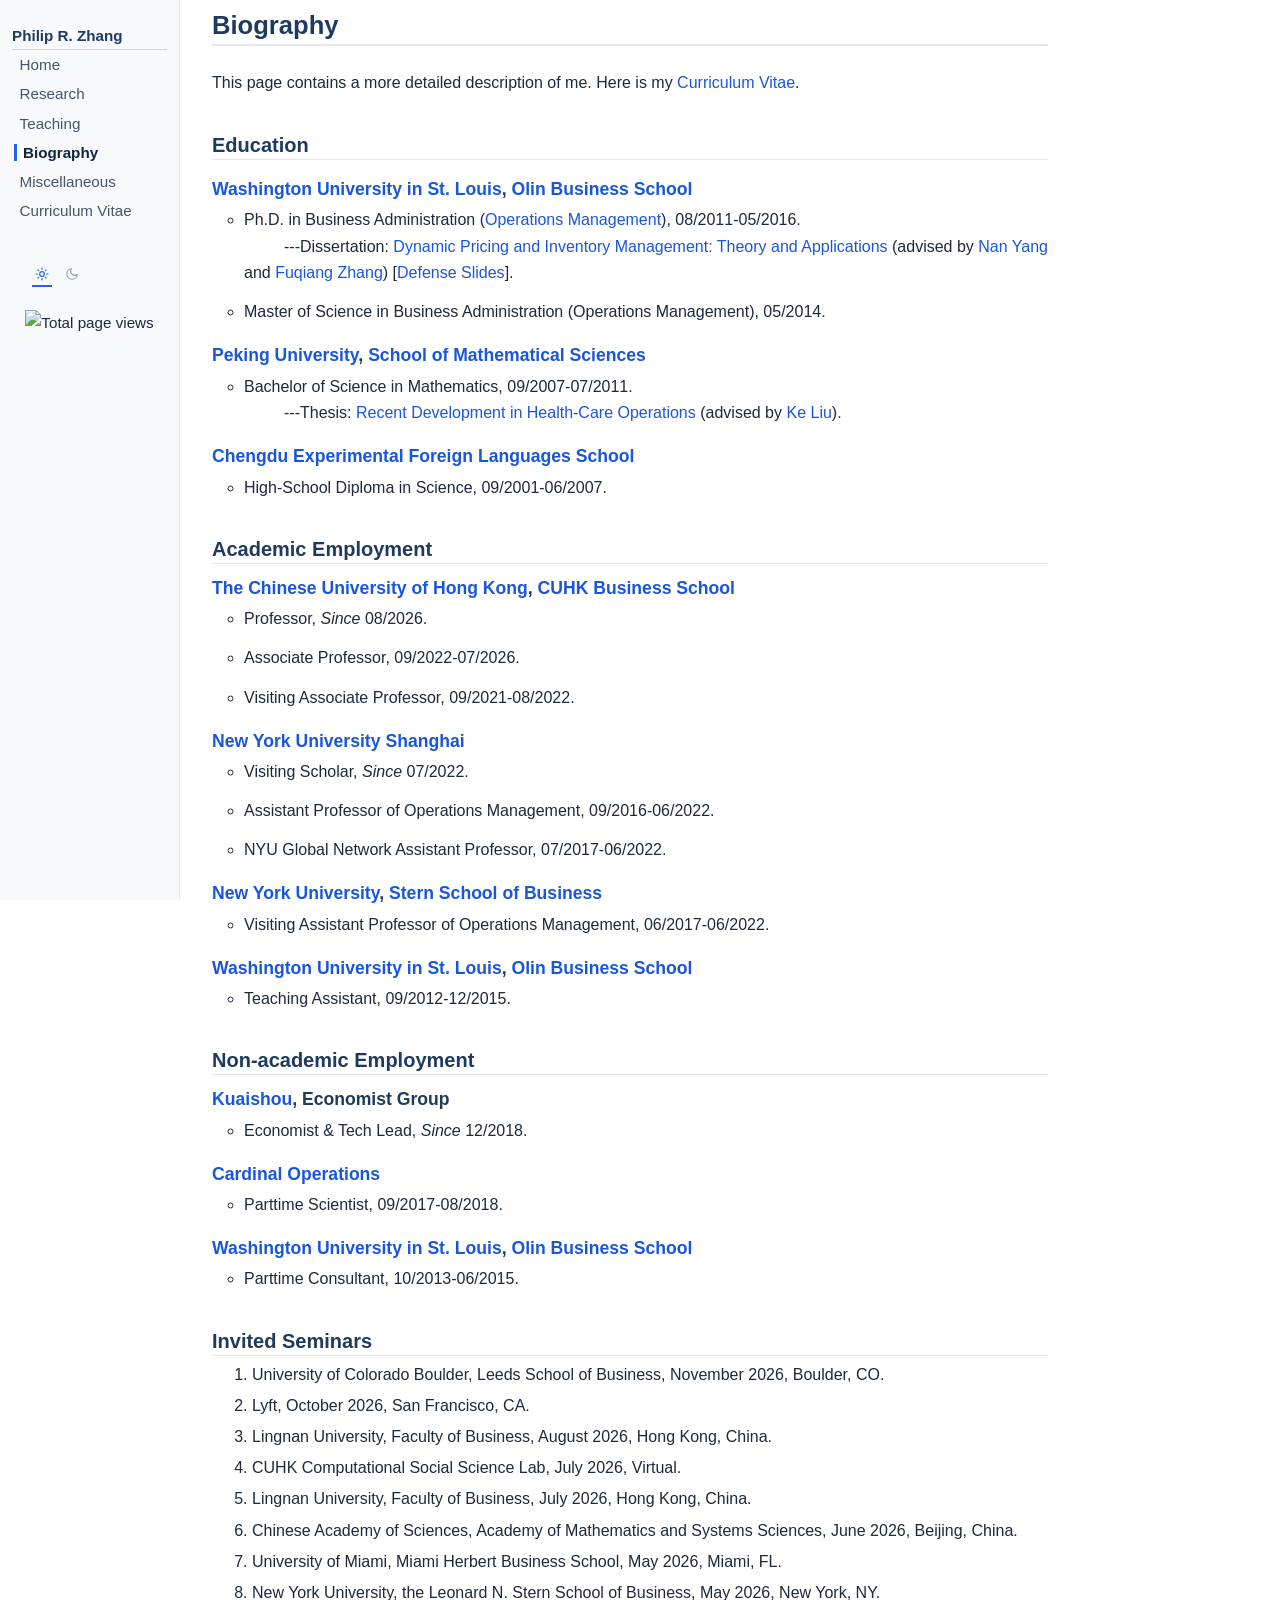
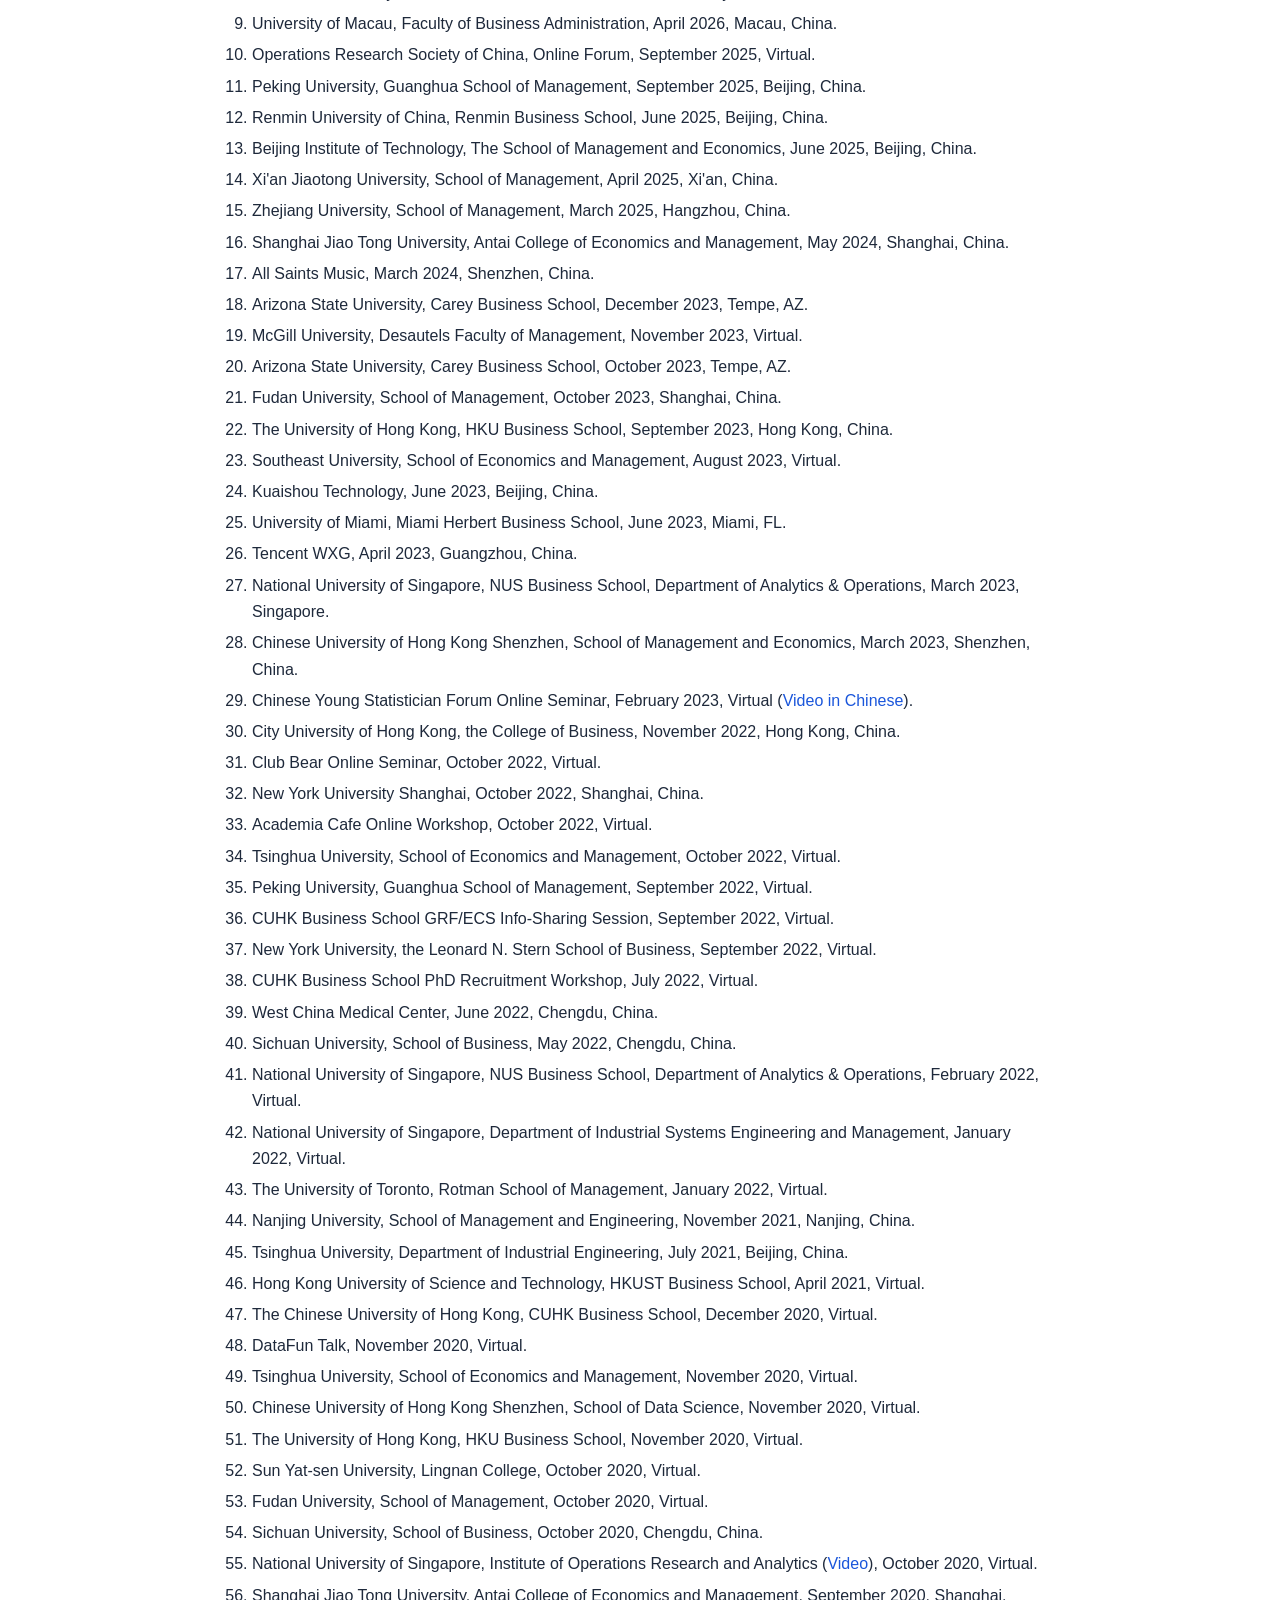
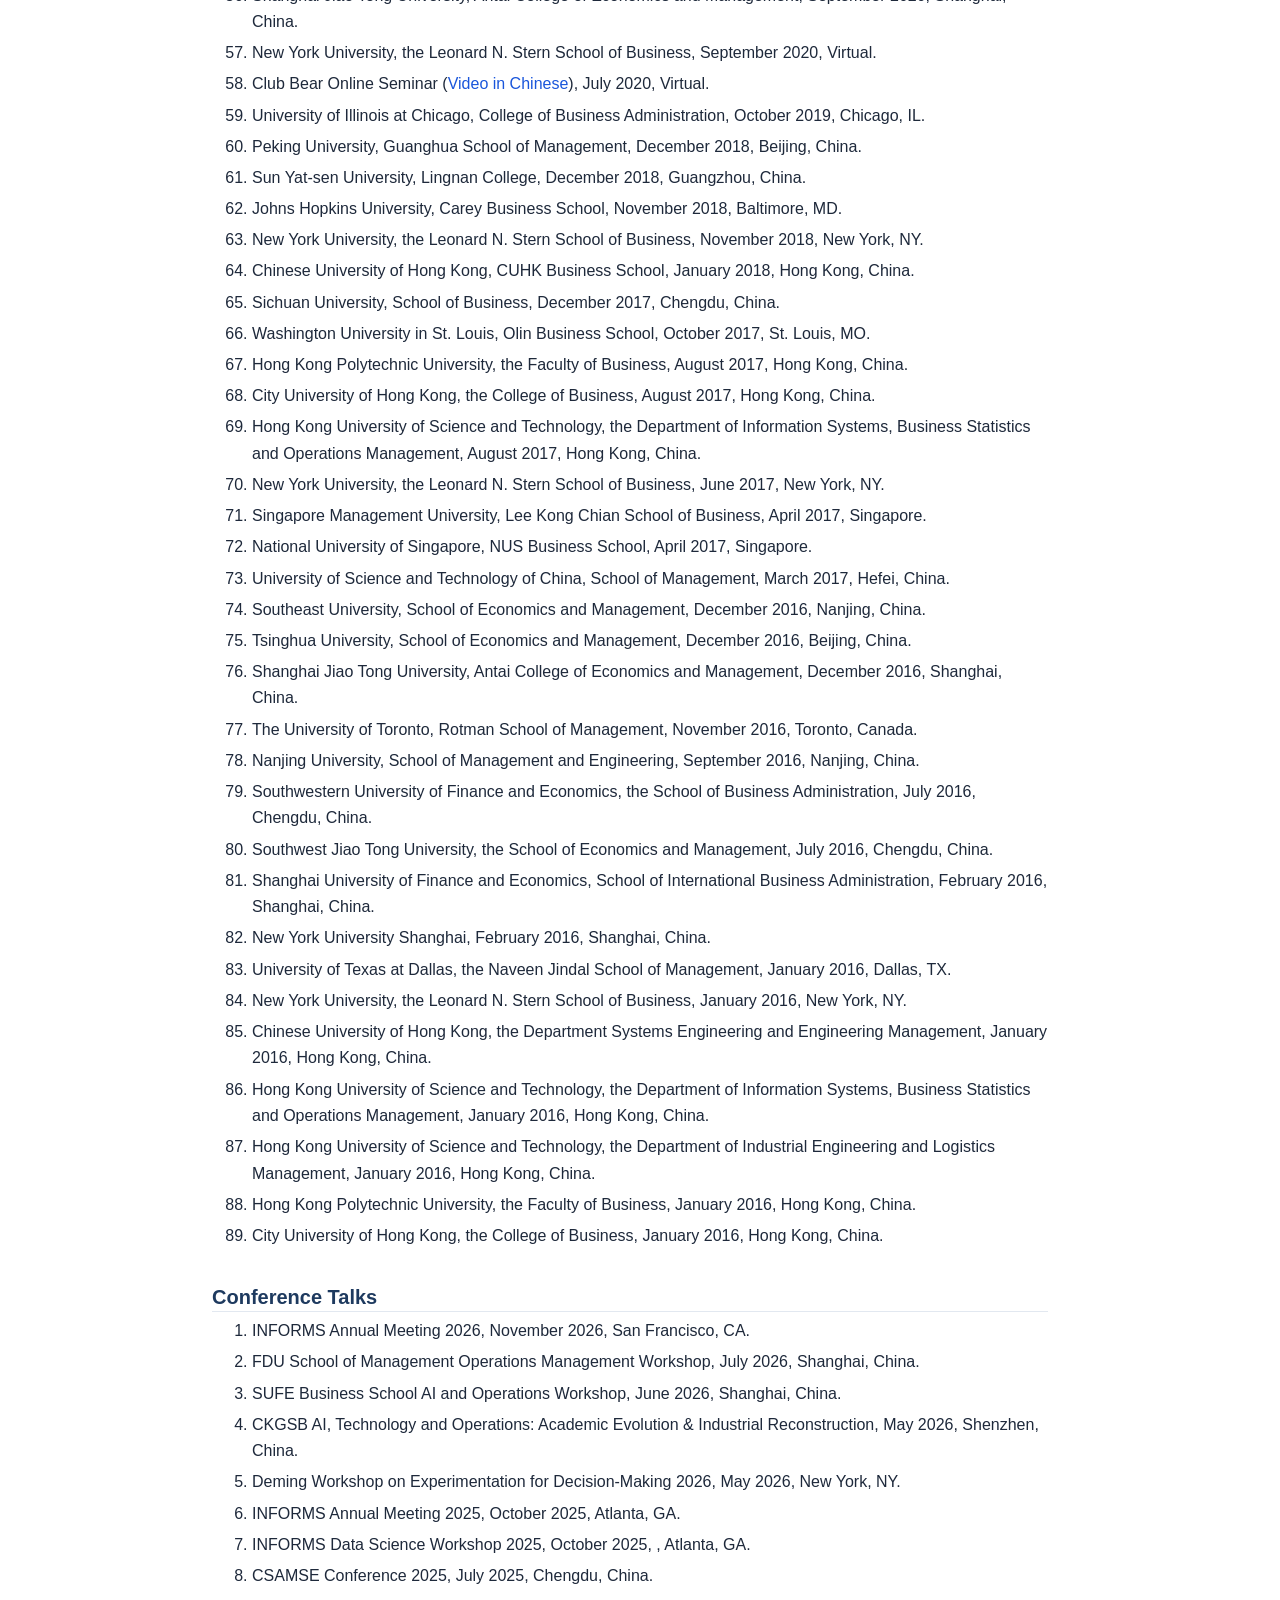
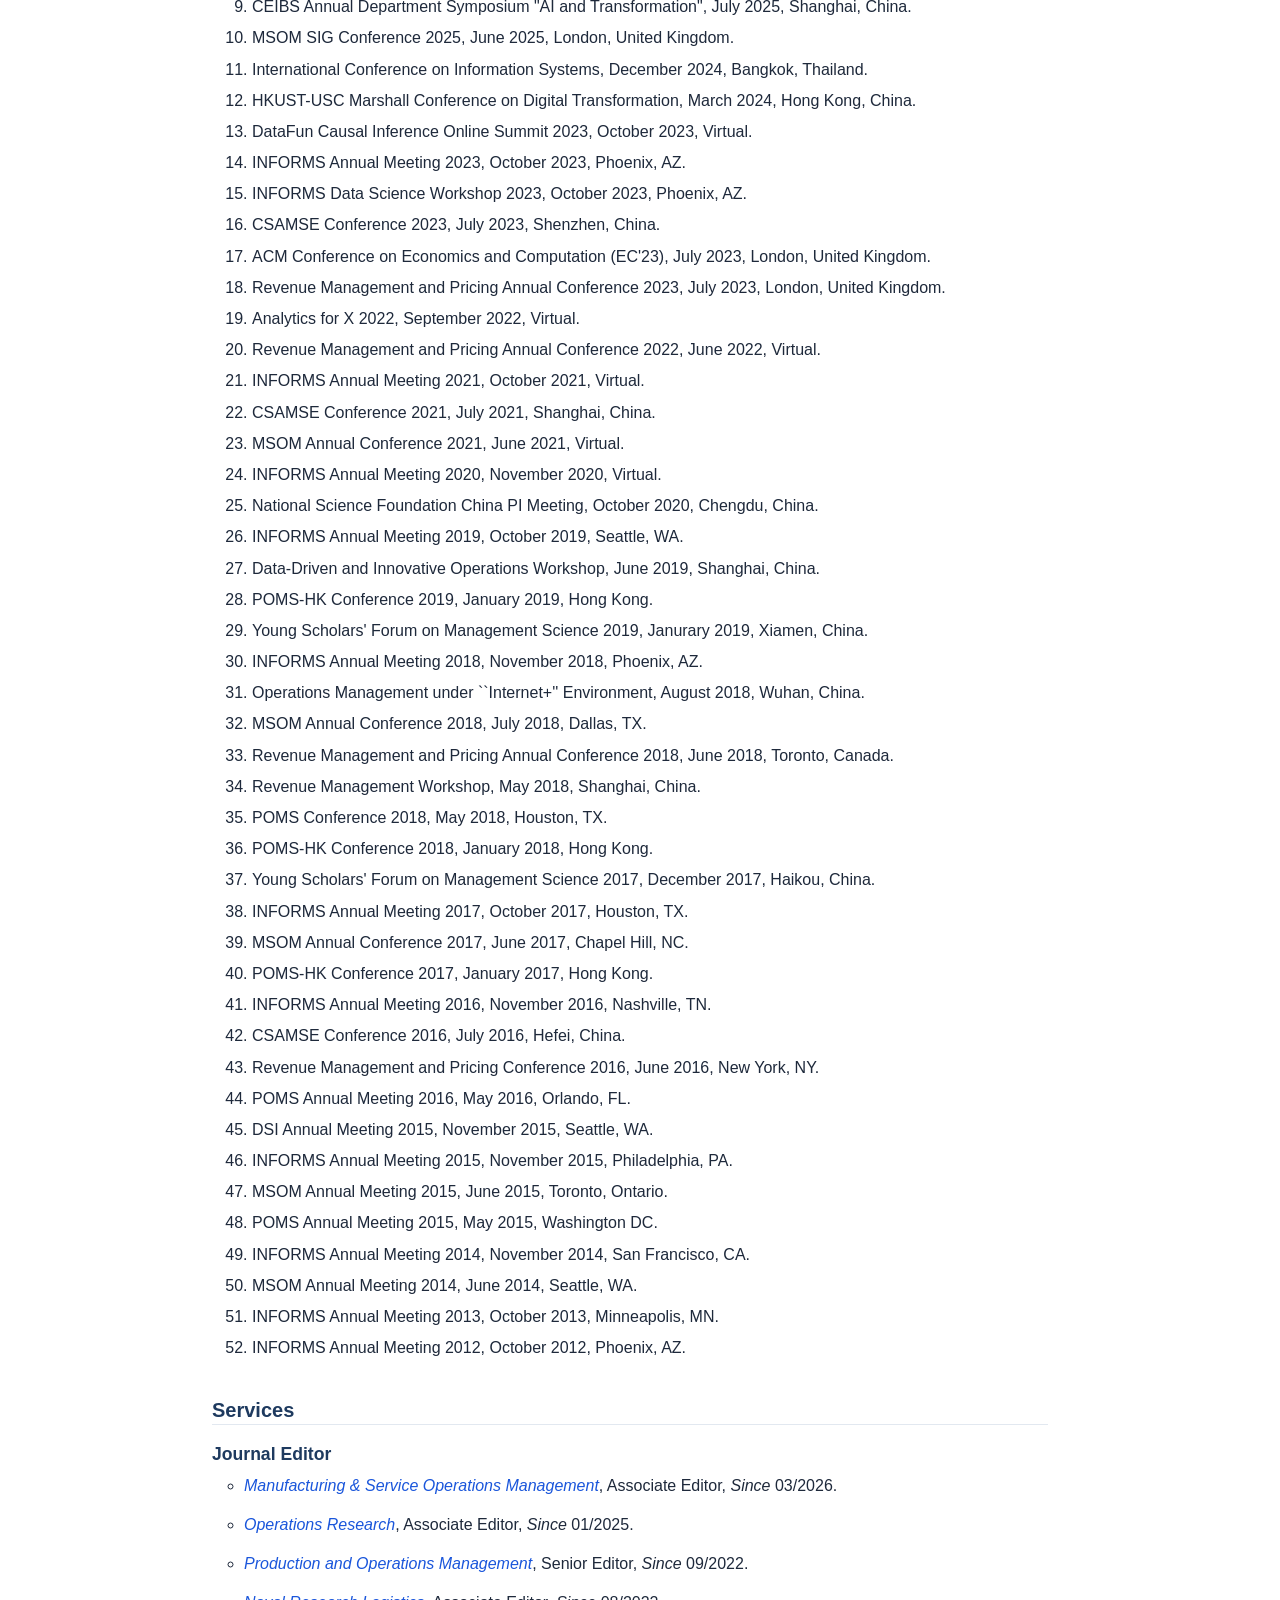
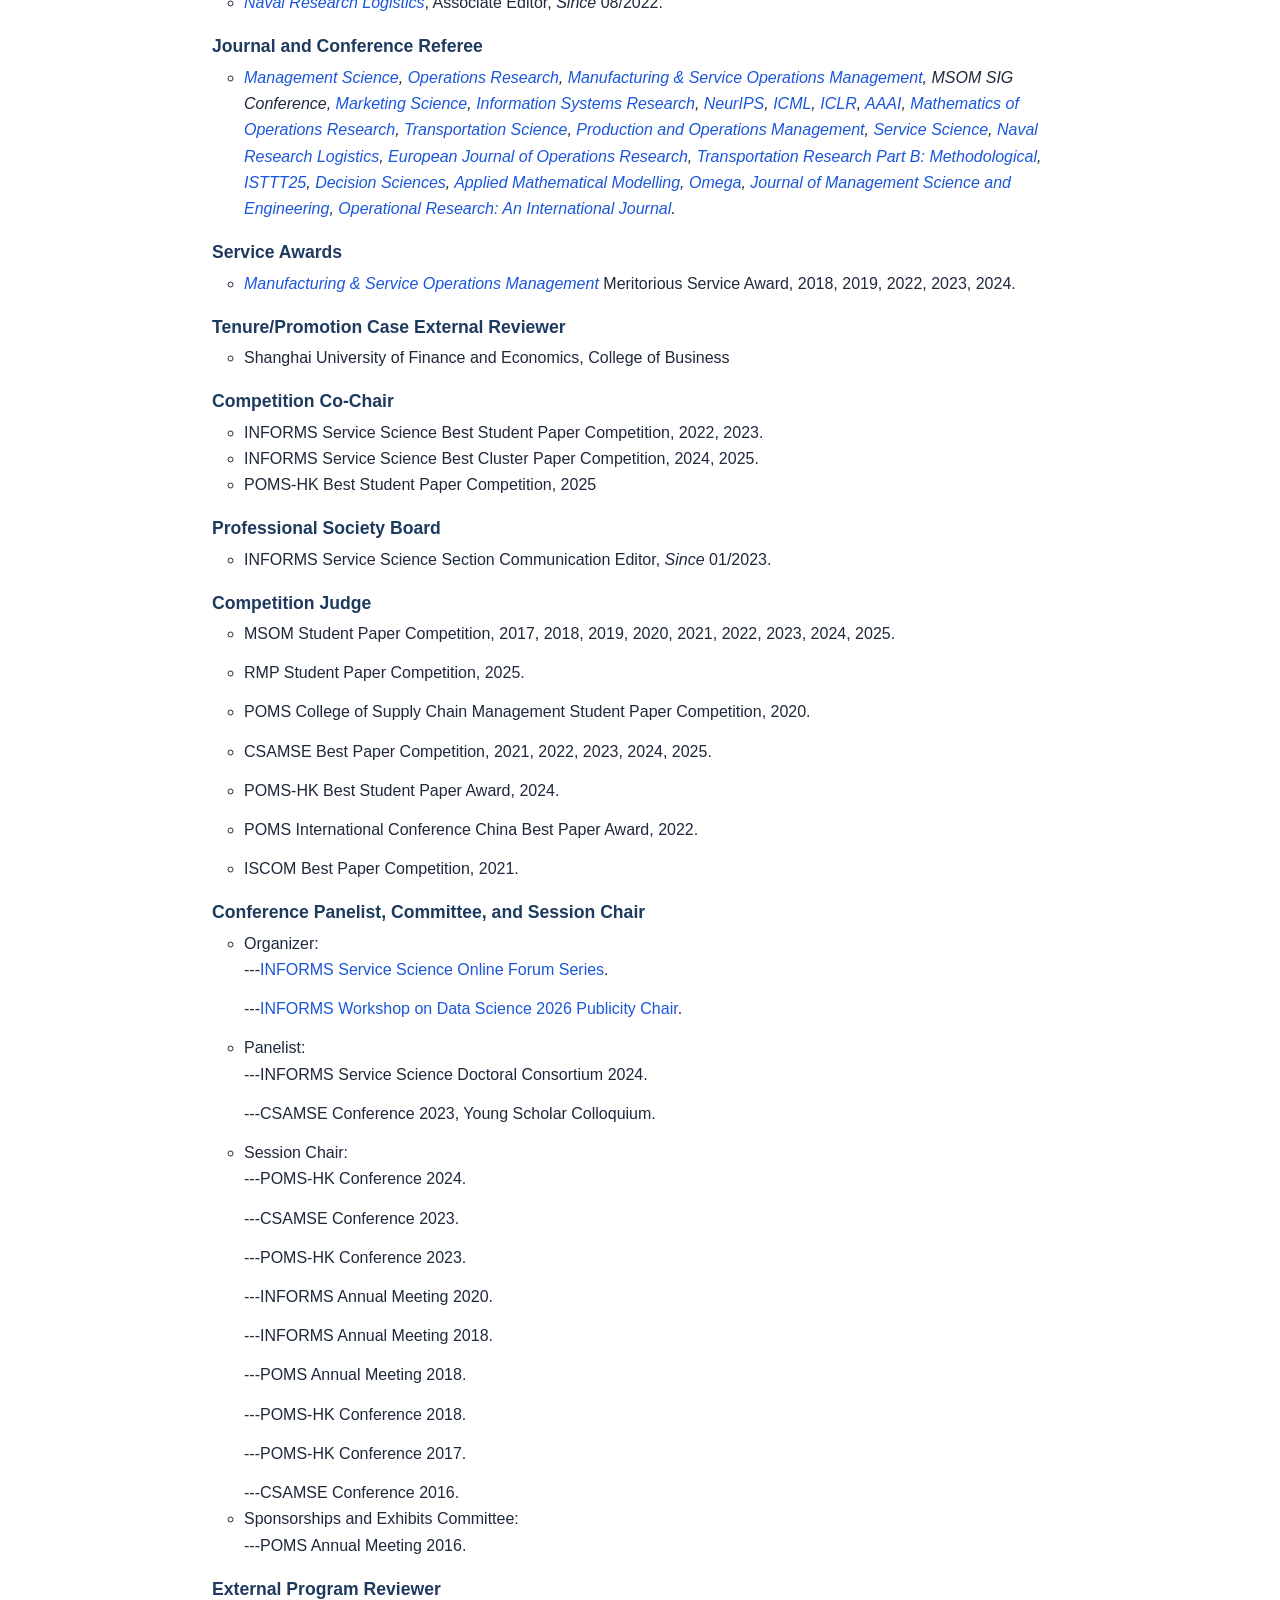
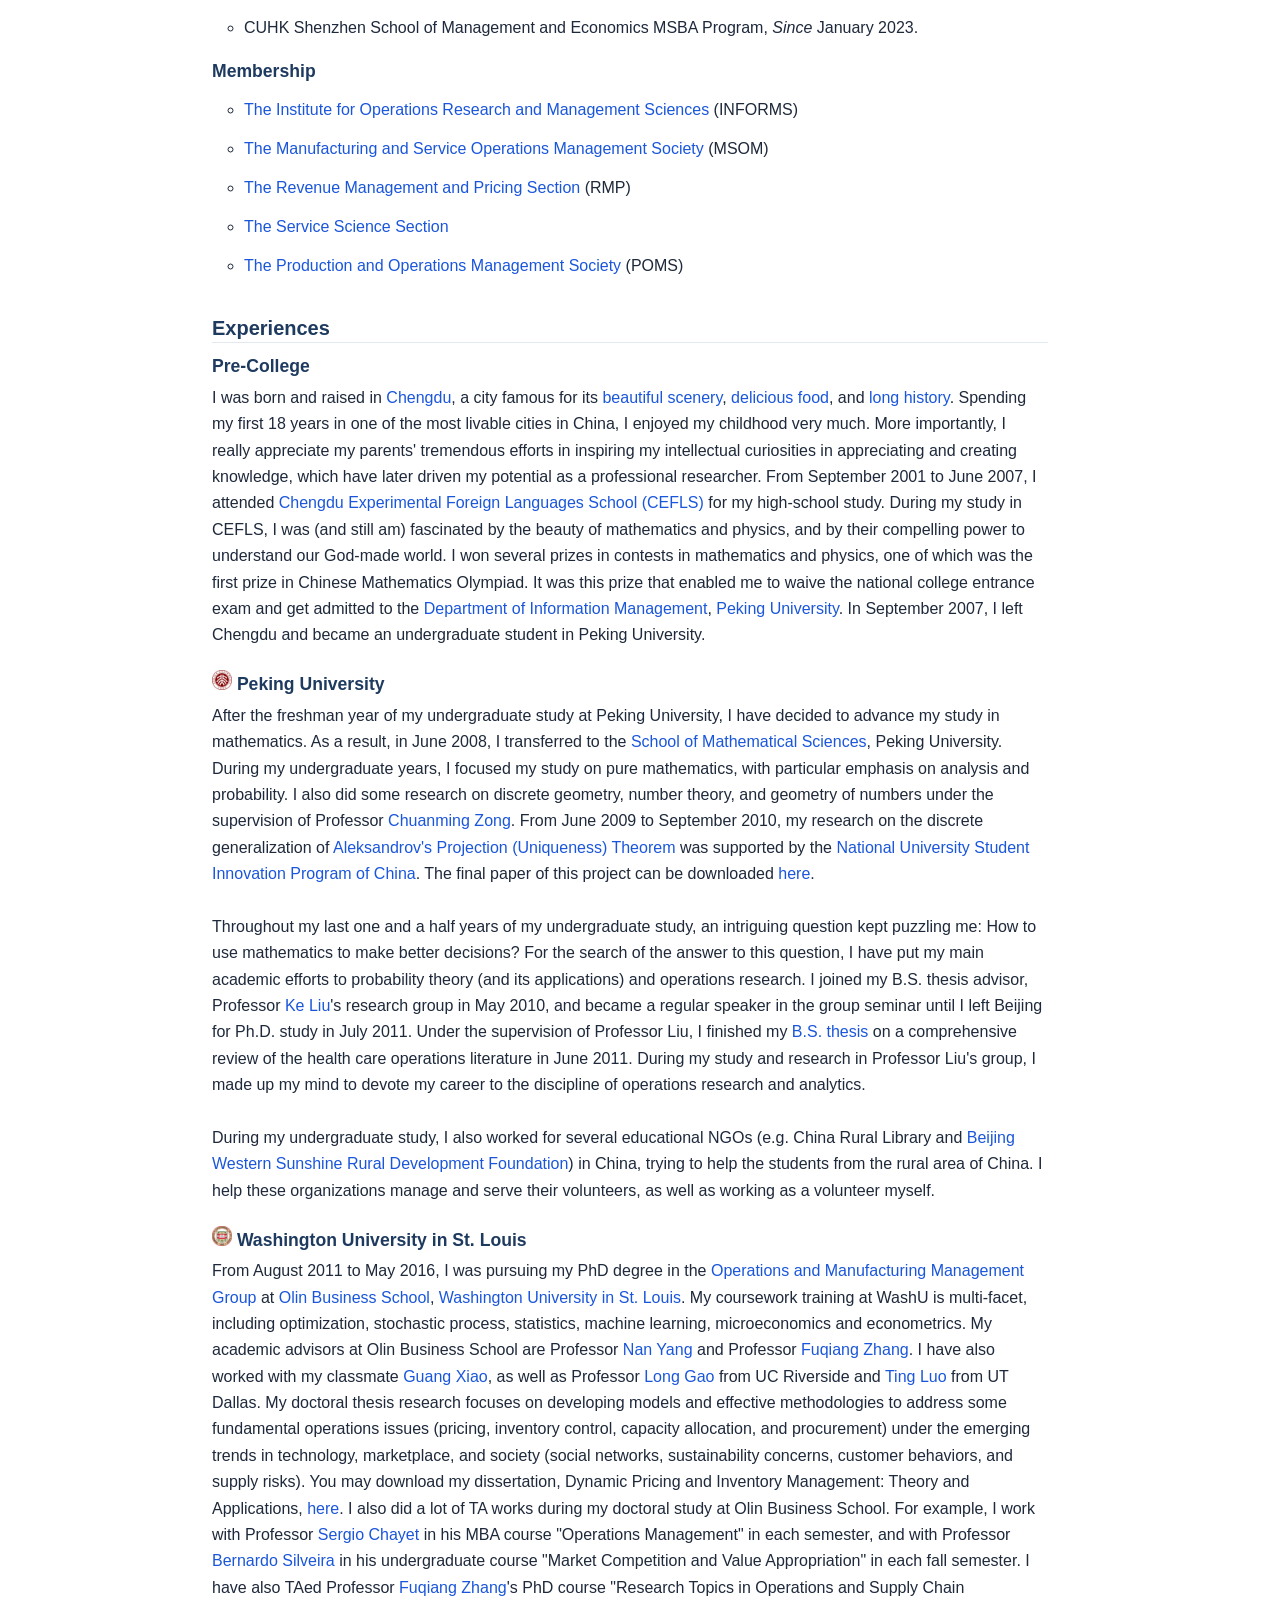
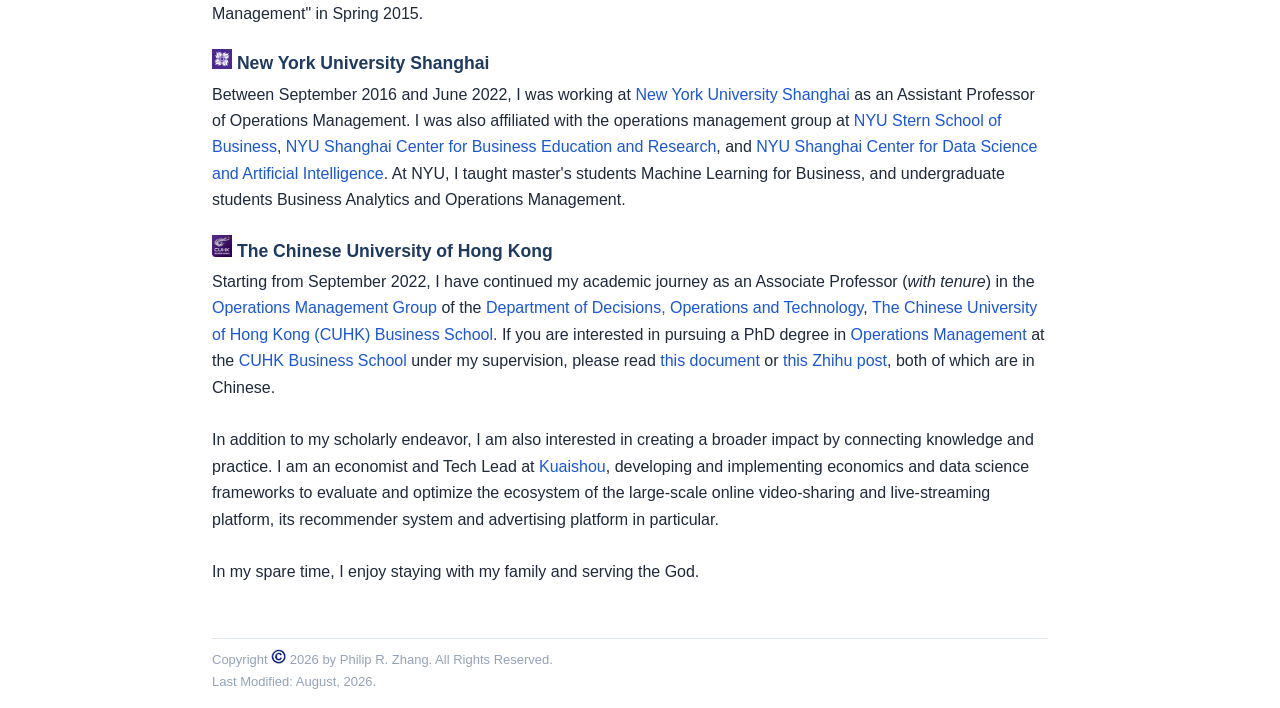
==== commit 5ea7e515: "Update biography.html" ====
--- a/biography.html
+++ b/biography.html
@@ -176,6 +176,16 @@
 
 <h2>Invited Seminars</h2>
 <ol type=1 start=1>
+
+
+<li>University of Colorado Boulder, Leeds School of Business, November 2026, Boulder, CO.
+</p>
+
+<li> Lyft, October 2026, San Francisco, CA.
+</p>
+
+<li> Lingnan University, Faculty of Business, August 2026, Hong Kong, China.
+</p>
 
 
 <li>CUHK Computational Social Science Lab, July 2026, Virtual.
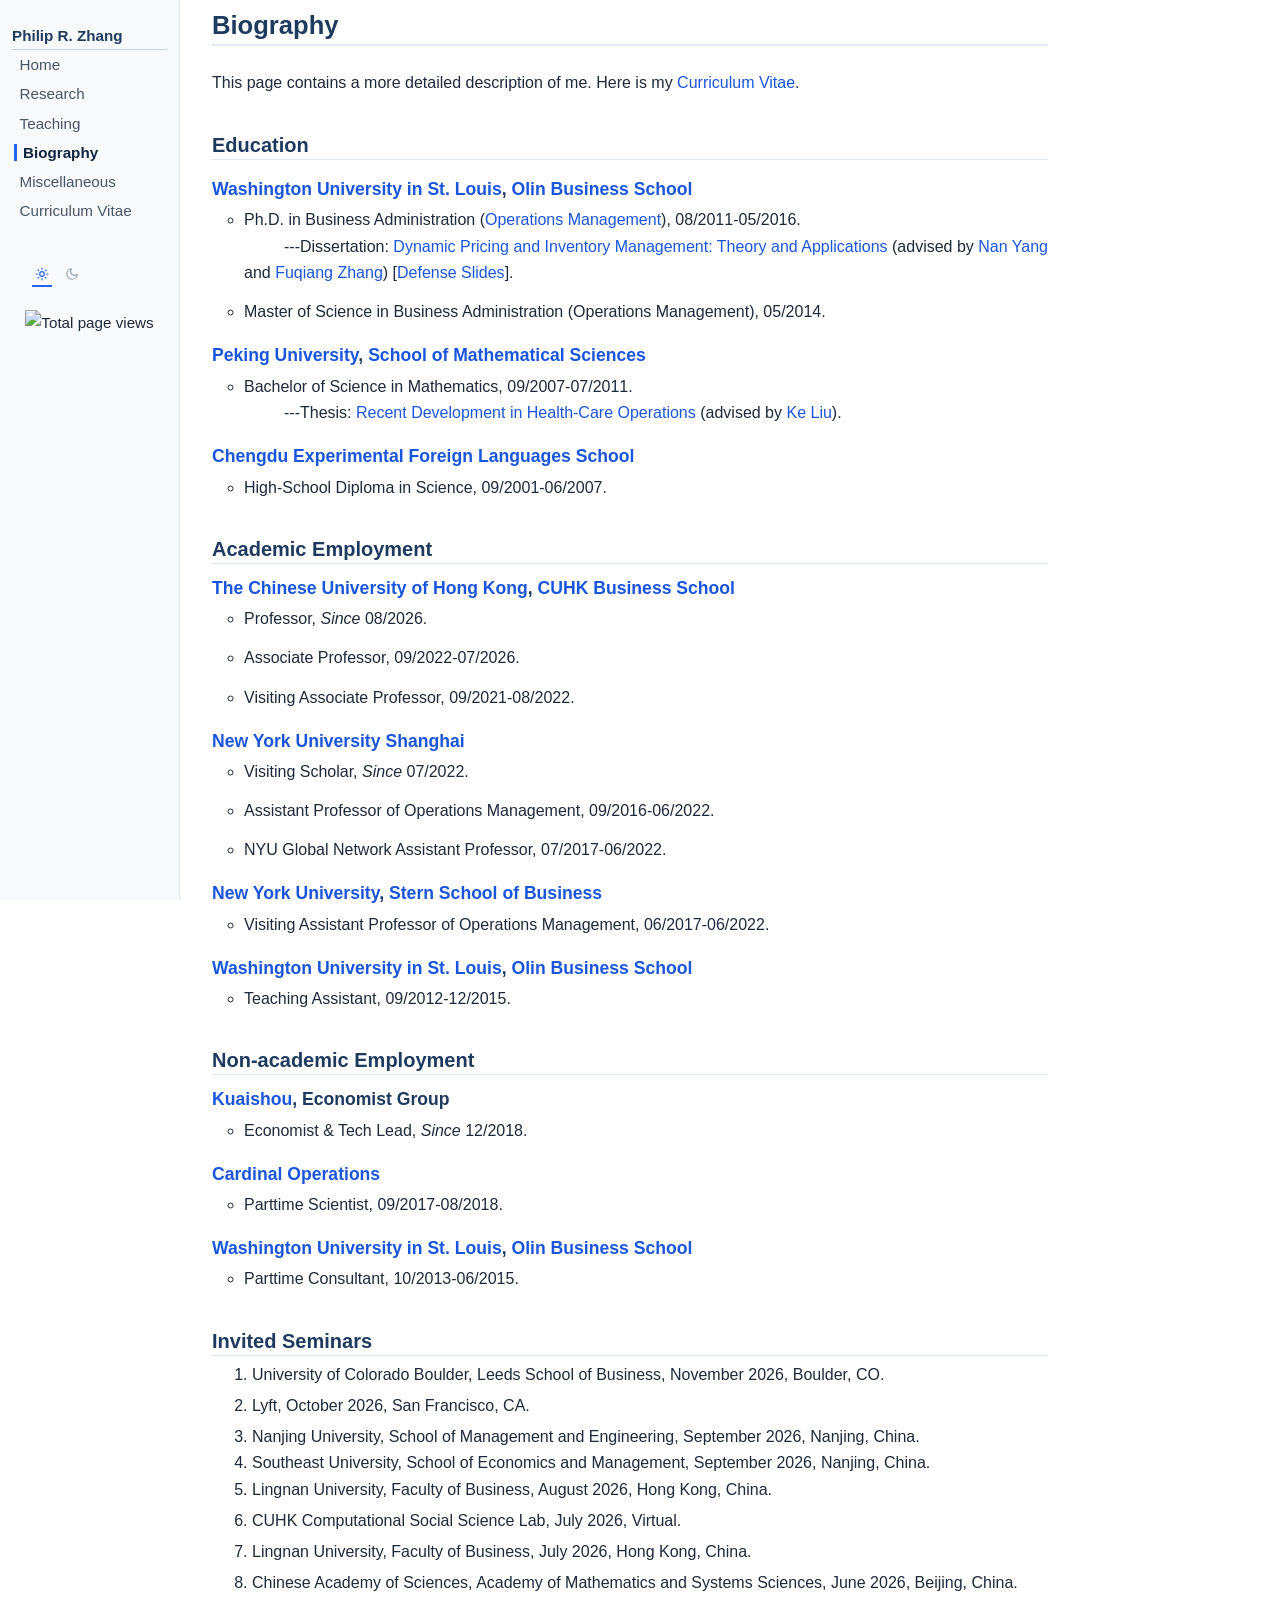
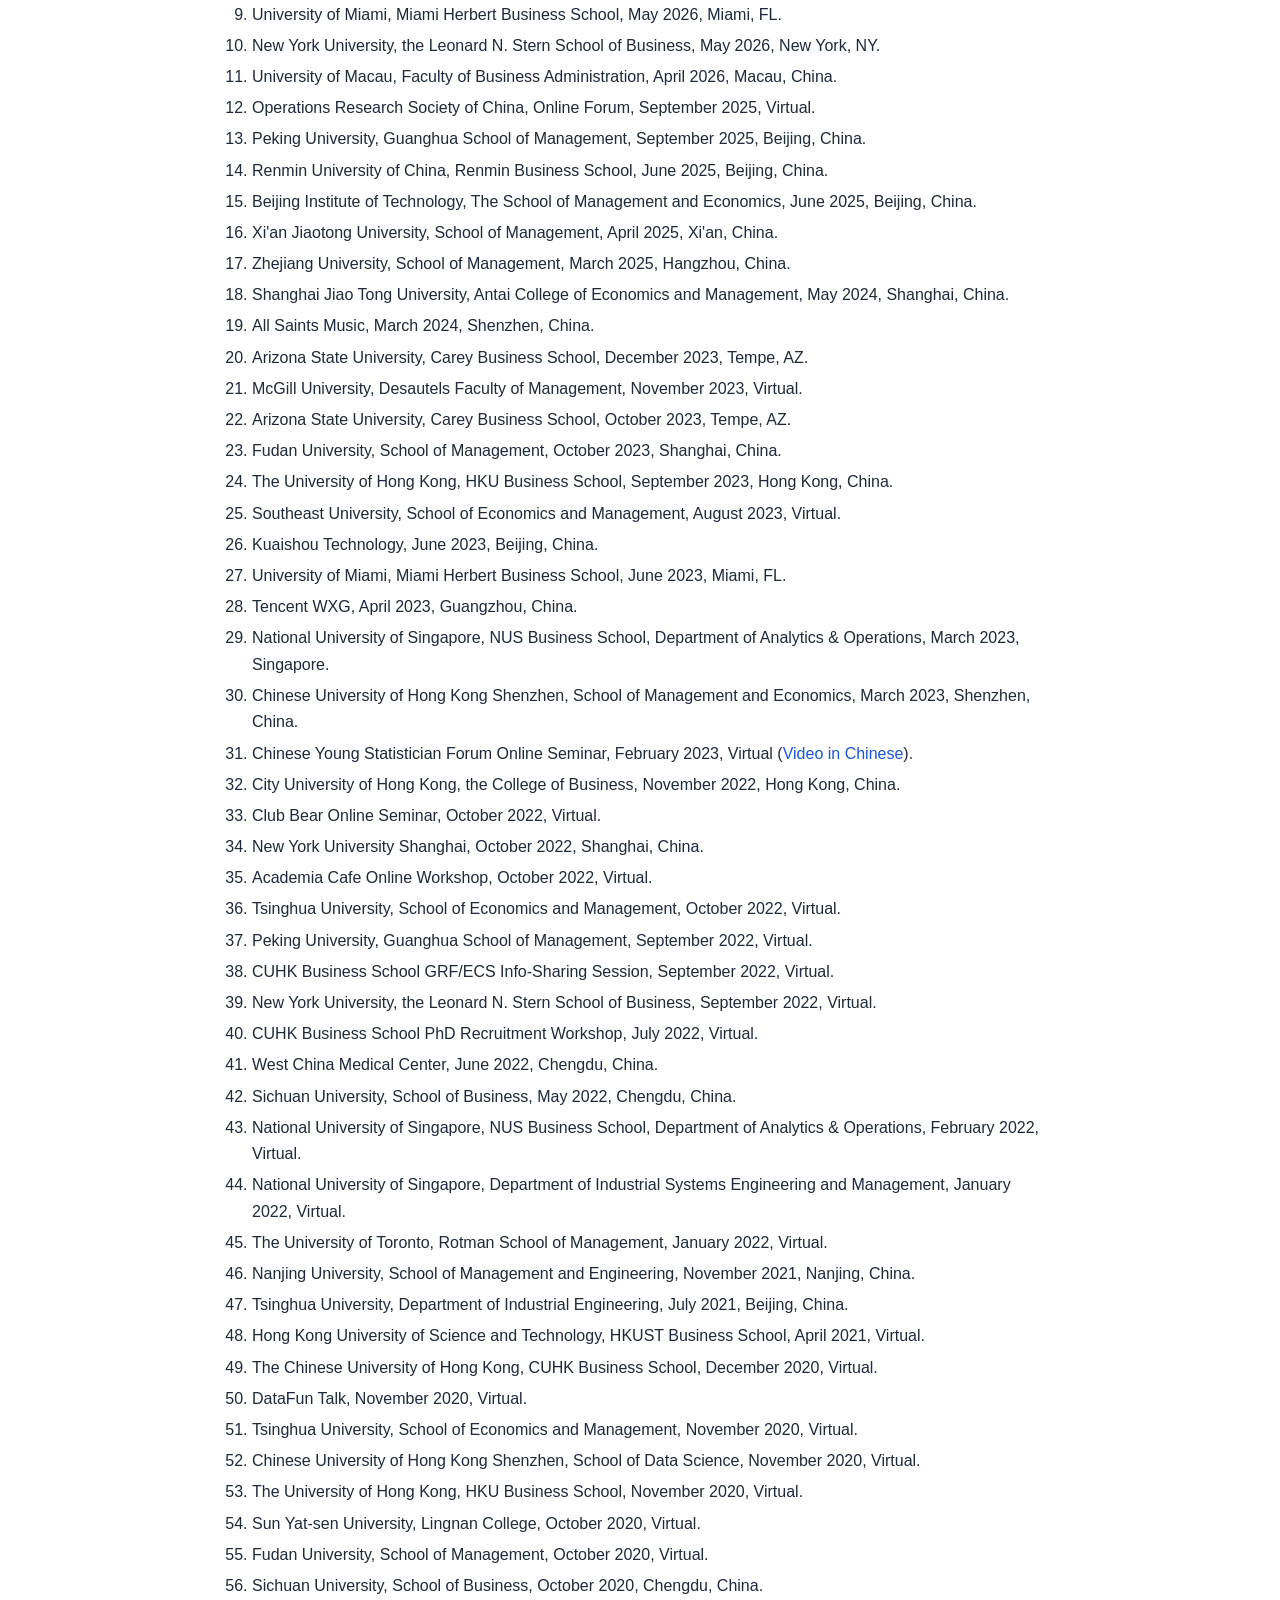
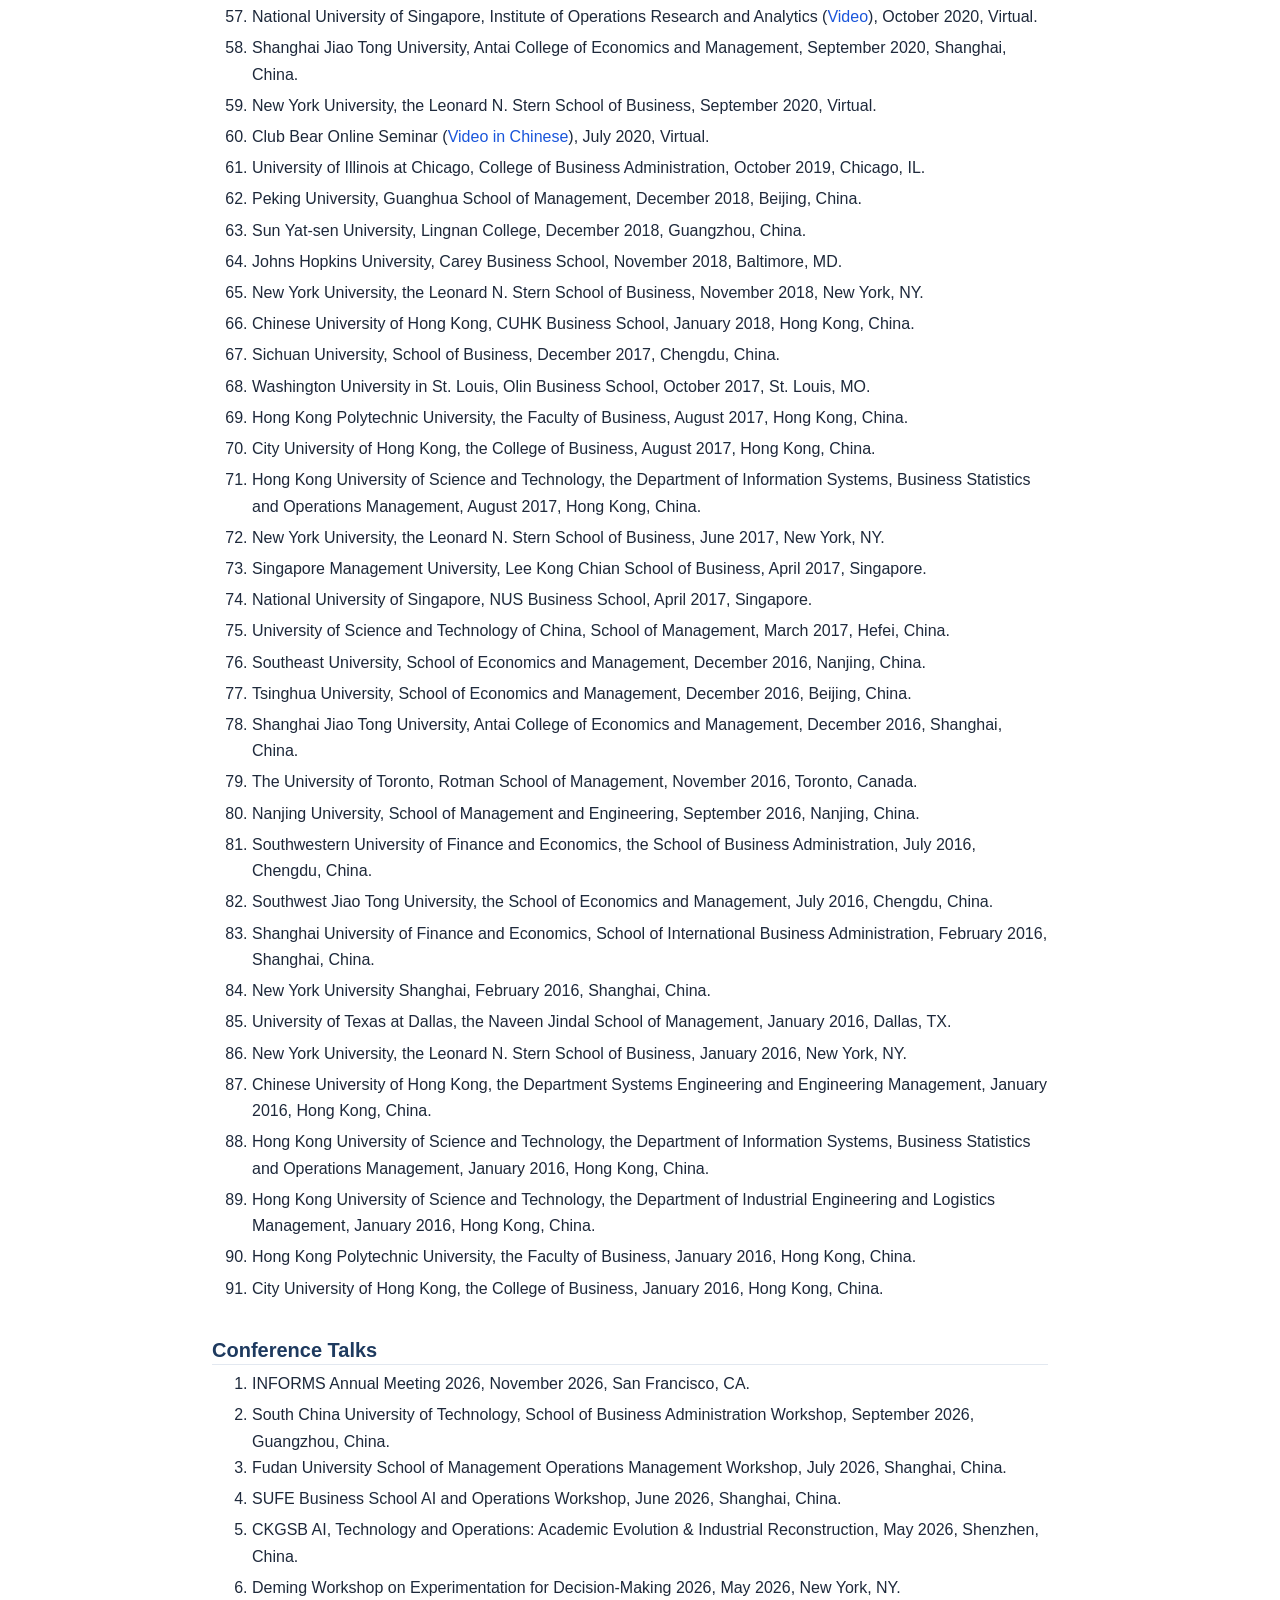
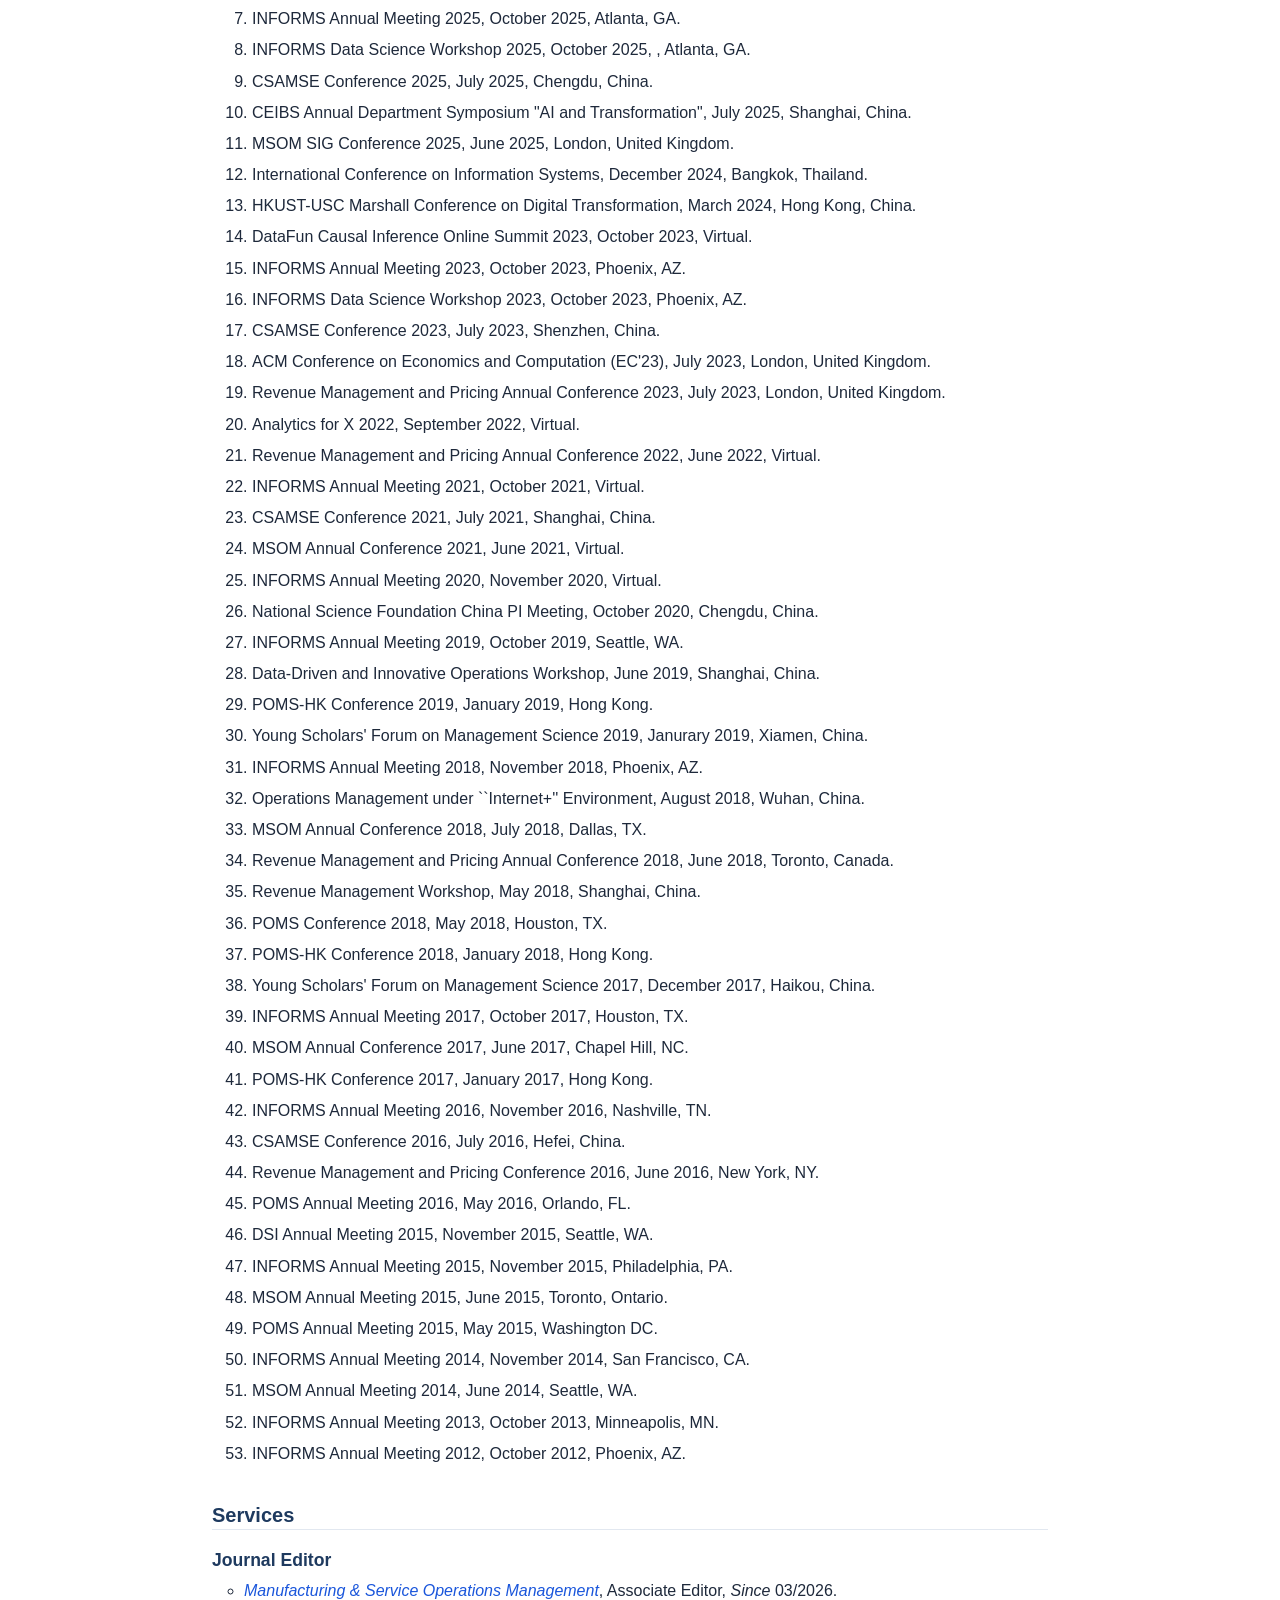
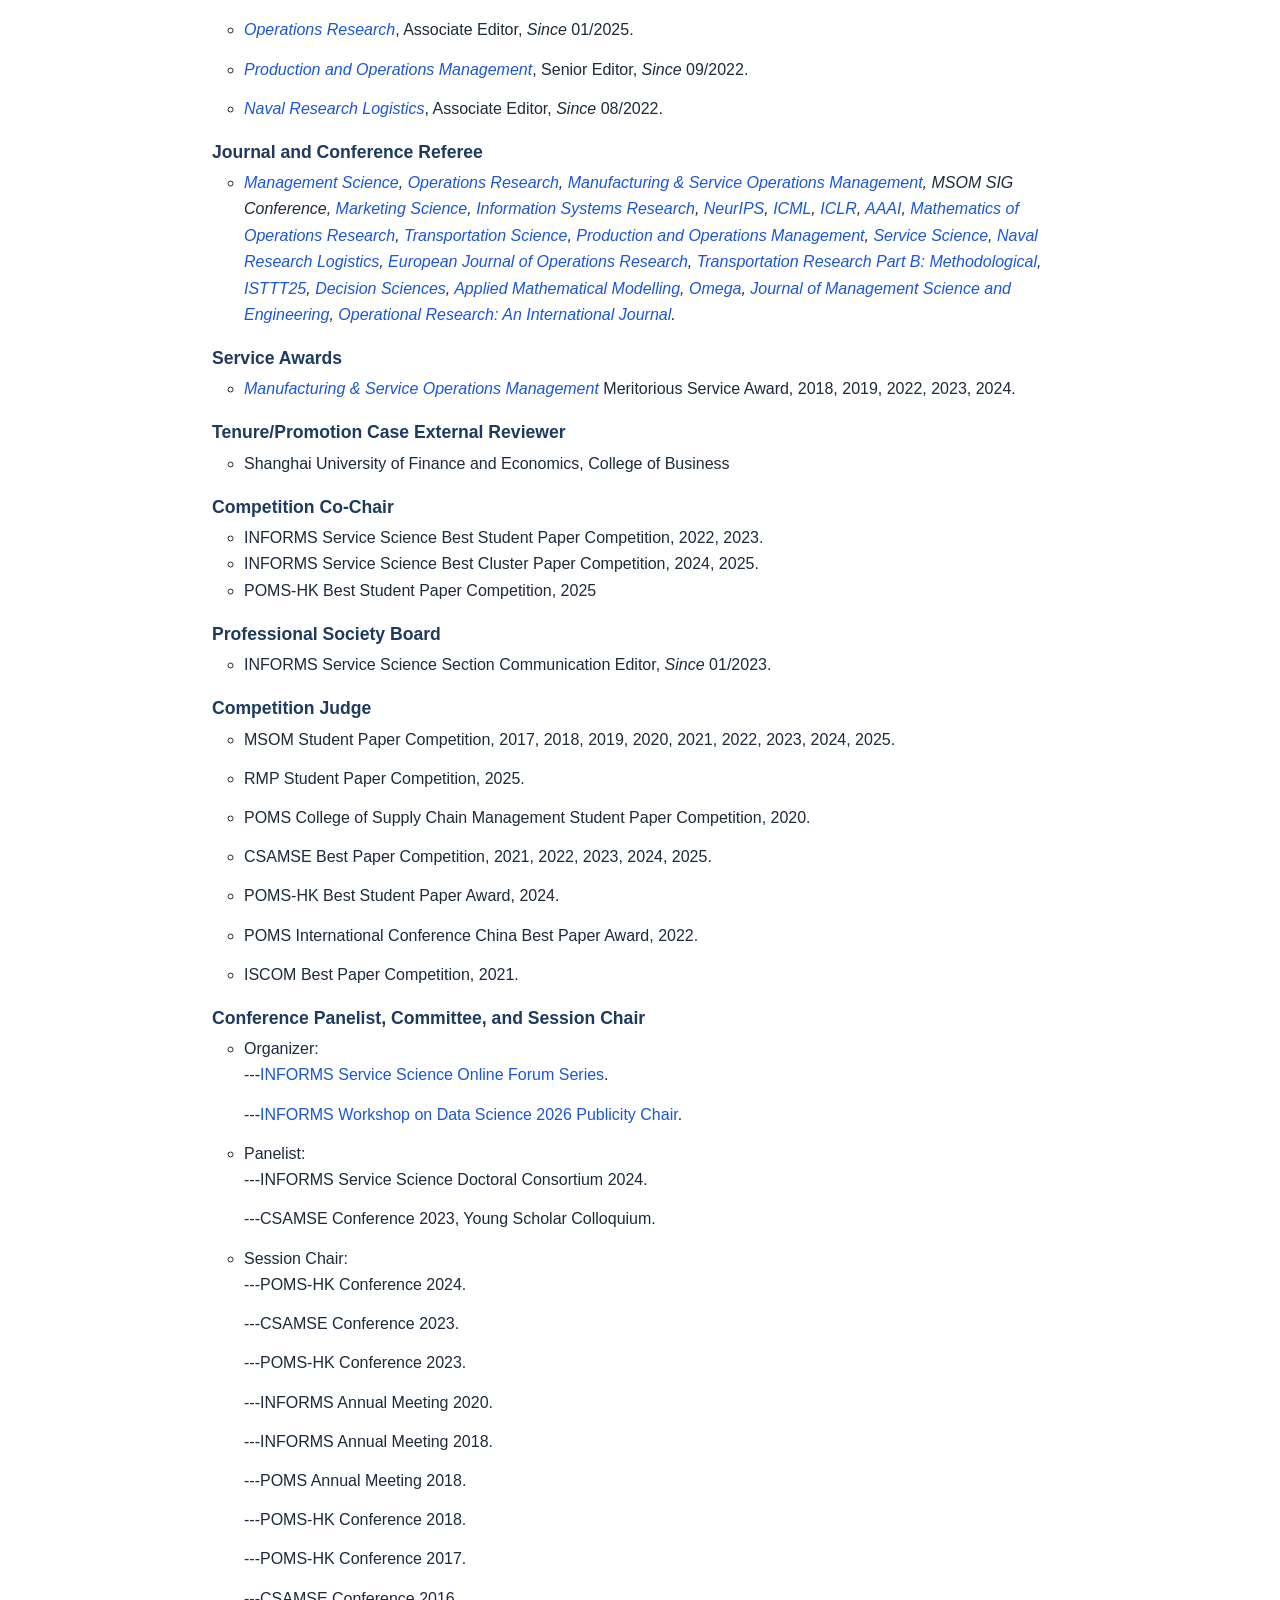
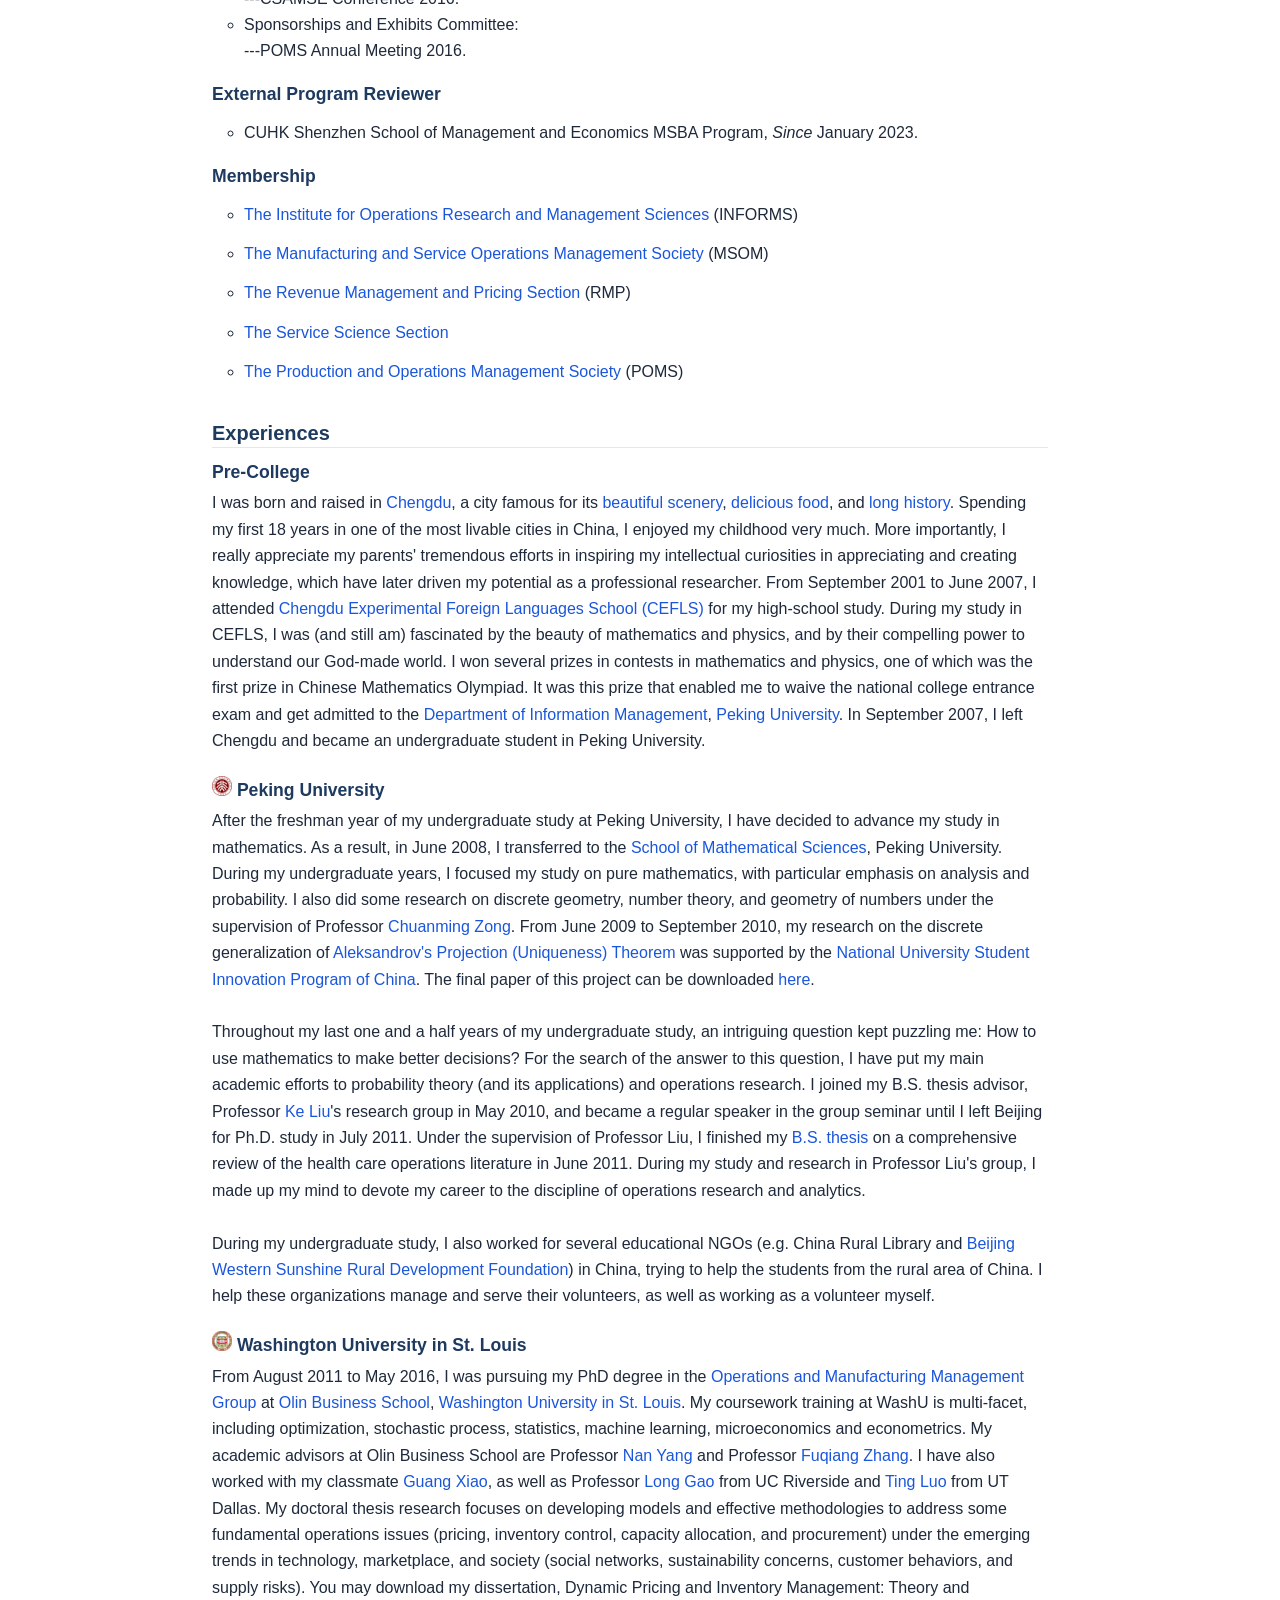
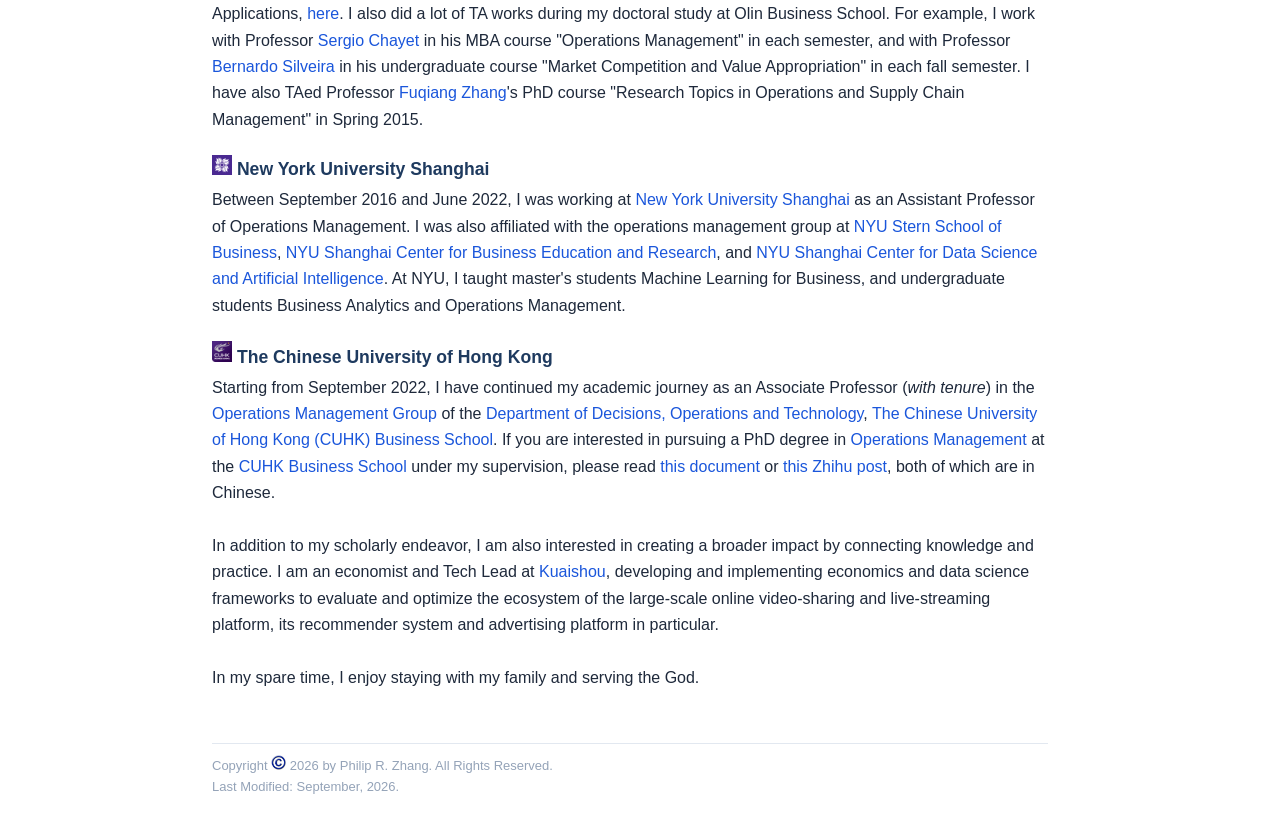
==== commit d708bb2f: "Update biography.html" ====
--- a/biography.html
+++ b/biography.html
@@ -184,6 +184,10 @@
 <li> Lyft, October 2026, San Francisco, CA.
 </p>
 
+<li>Nanjing University, School of Management and Engineering, September 2026, Nanjing, China.</li>
+
+<li>Southeast University, School of Economics and Management, September 2026, Nanjing, China.</li>
+
 <li> Lingnan University, Faculty of Business, August 2026, Hong Kong, China.
 </p>
 
@@ -418,7 +422,10 @@
 <li> INFORMS Annual Meeting 2026, November 2026, San Francisco, CA.
 </p>
 
-<li> FDU School of Management Operations Management Workshop, July 2026, Shanghai, China.
+<li>South China University of Technology, School of Business Administration Workshop, September 2026, Guangzhou, China.</li>
+
+
+<li> Fudan University School of Management Operations Management Workshop, July 2026, Shanghai, China.
 
 </p> 
 
@@ -766,7 +773,7 @@
 <footer>
 <div class="footer-text">
 Copyright <img src="crimages.jpg" height="15" alt="copyright"> 2026 by Philip R. Zhang. All Rights Reserved.<br>
-Last Modified: August, 2026.
+Last Modified: September, 2026.
 </div>
 </footer>
 
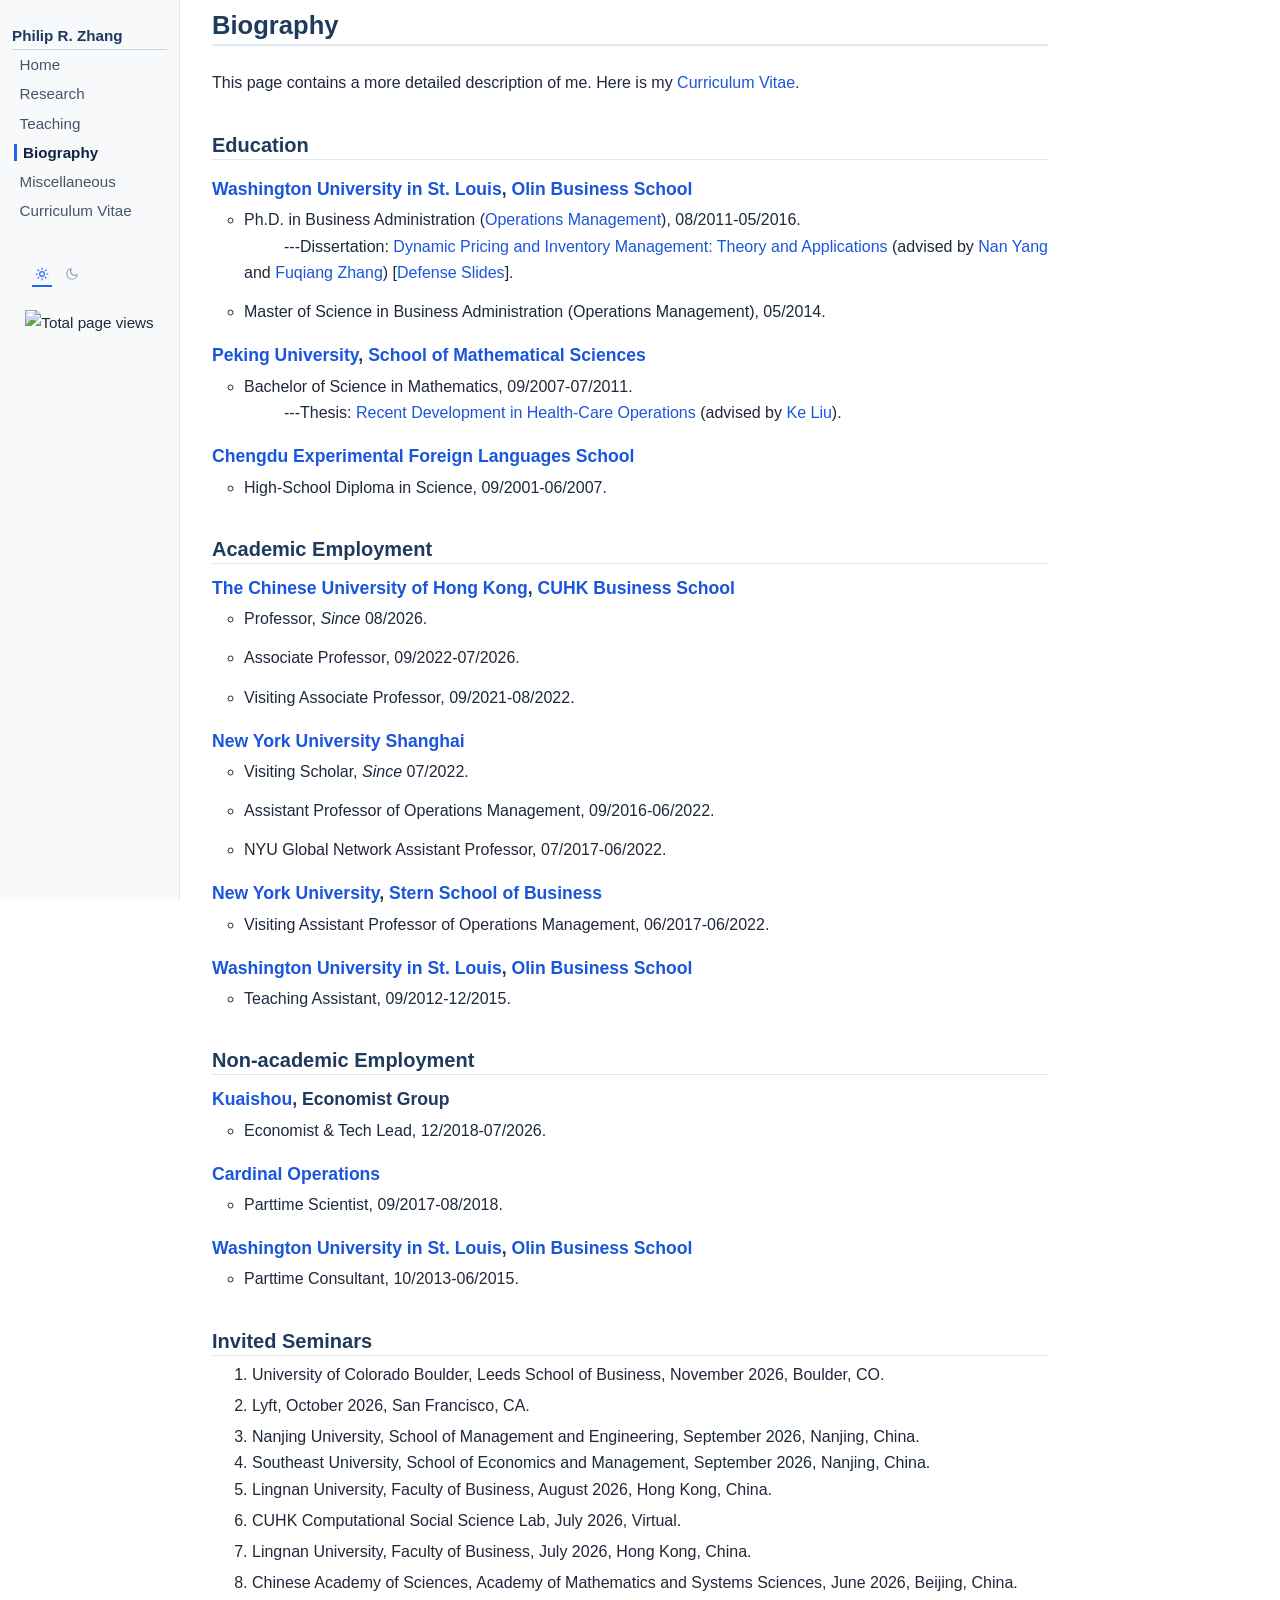
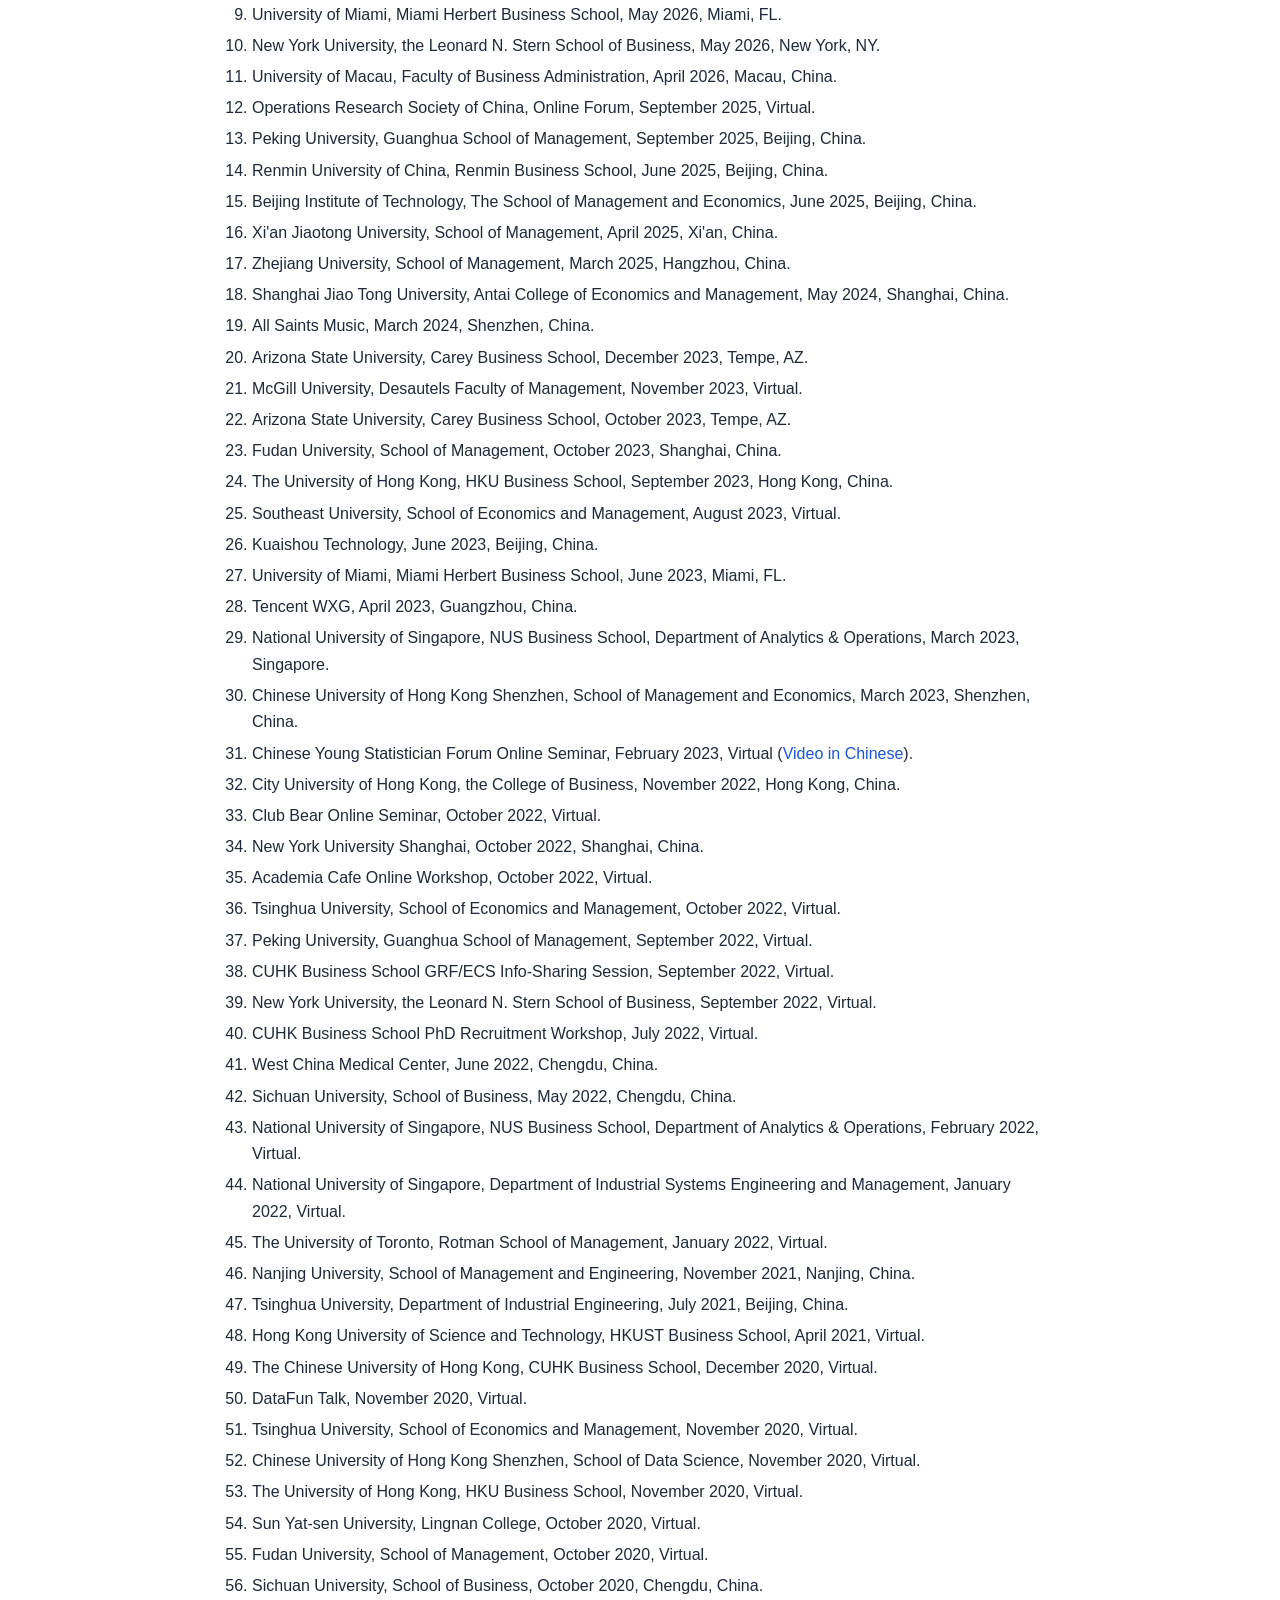
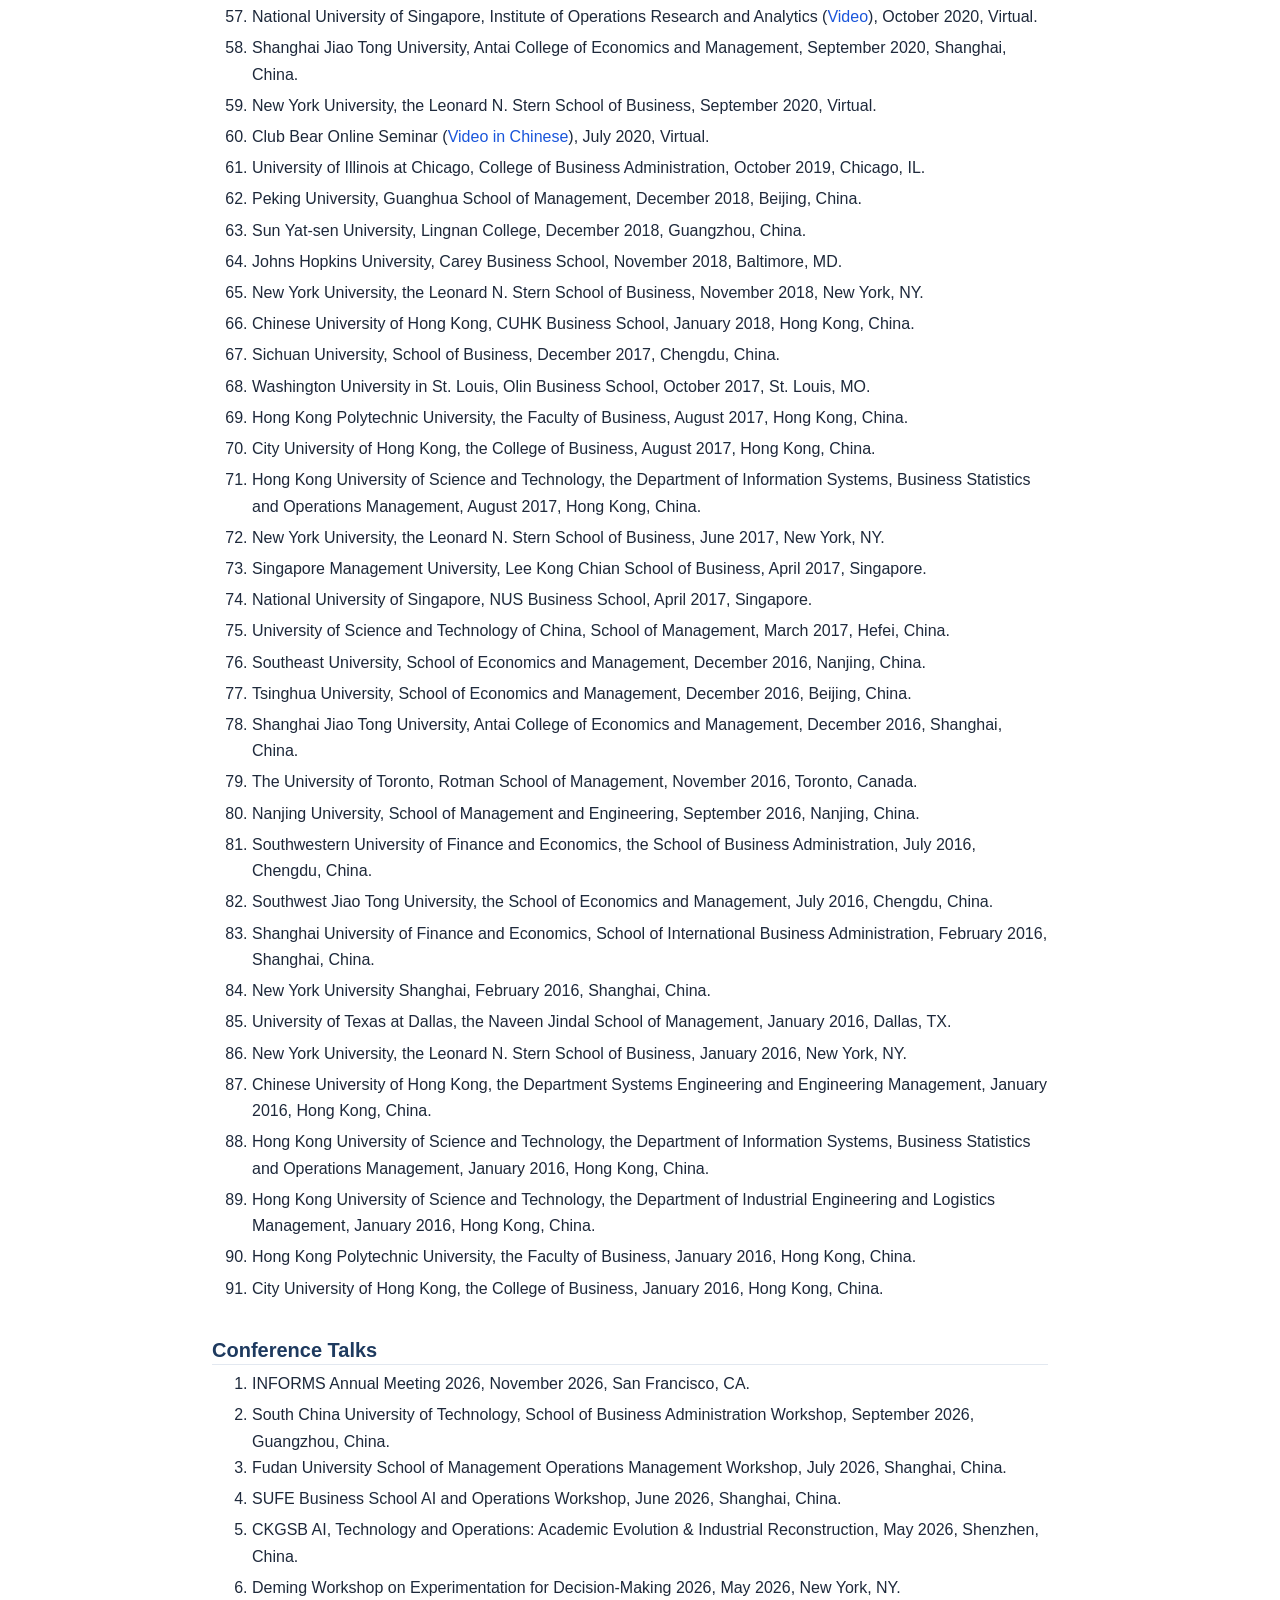
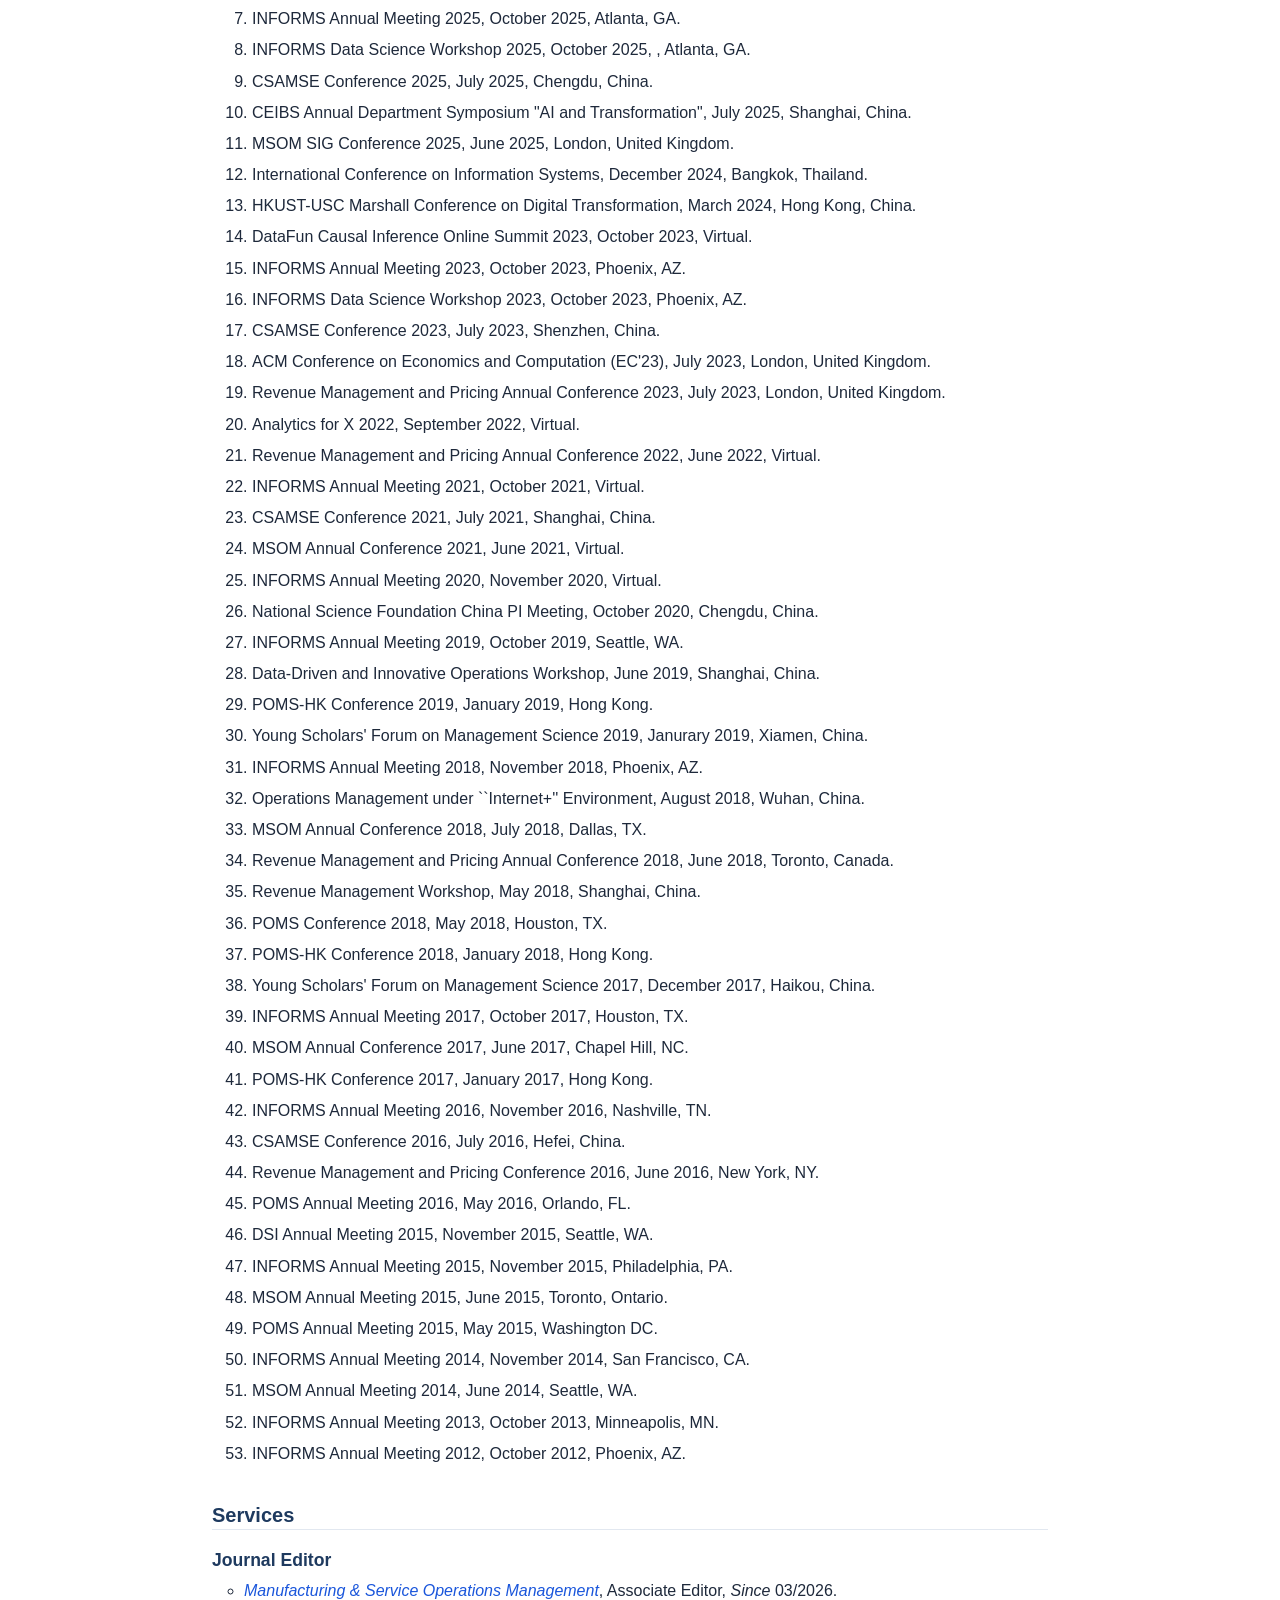
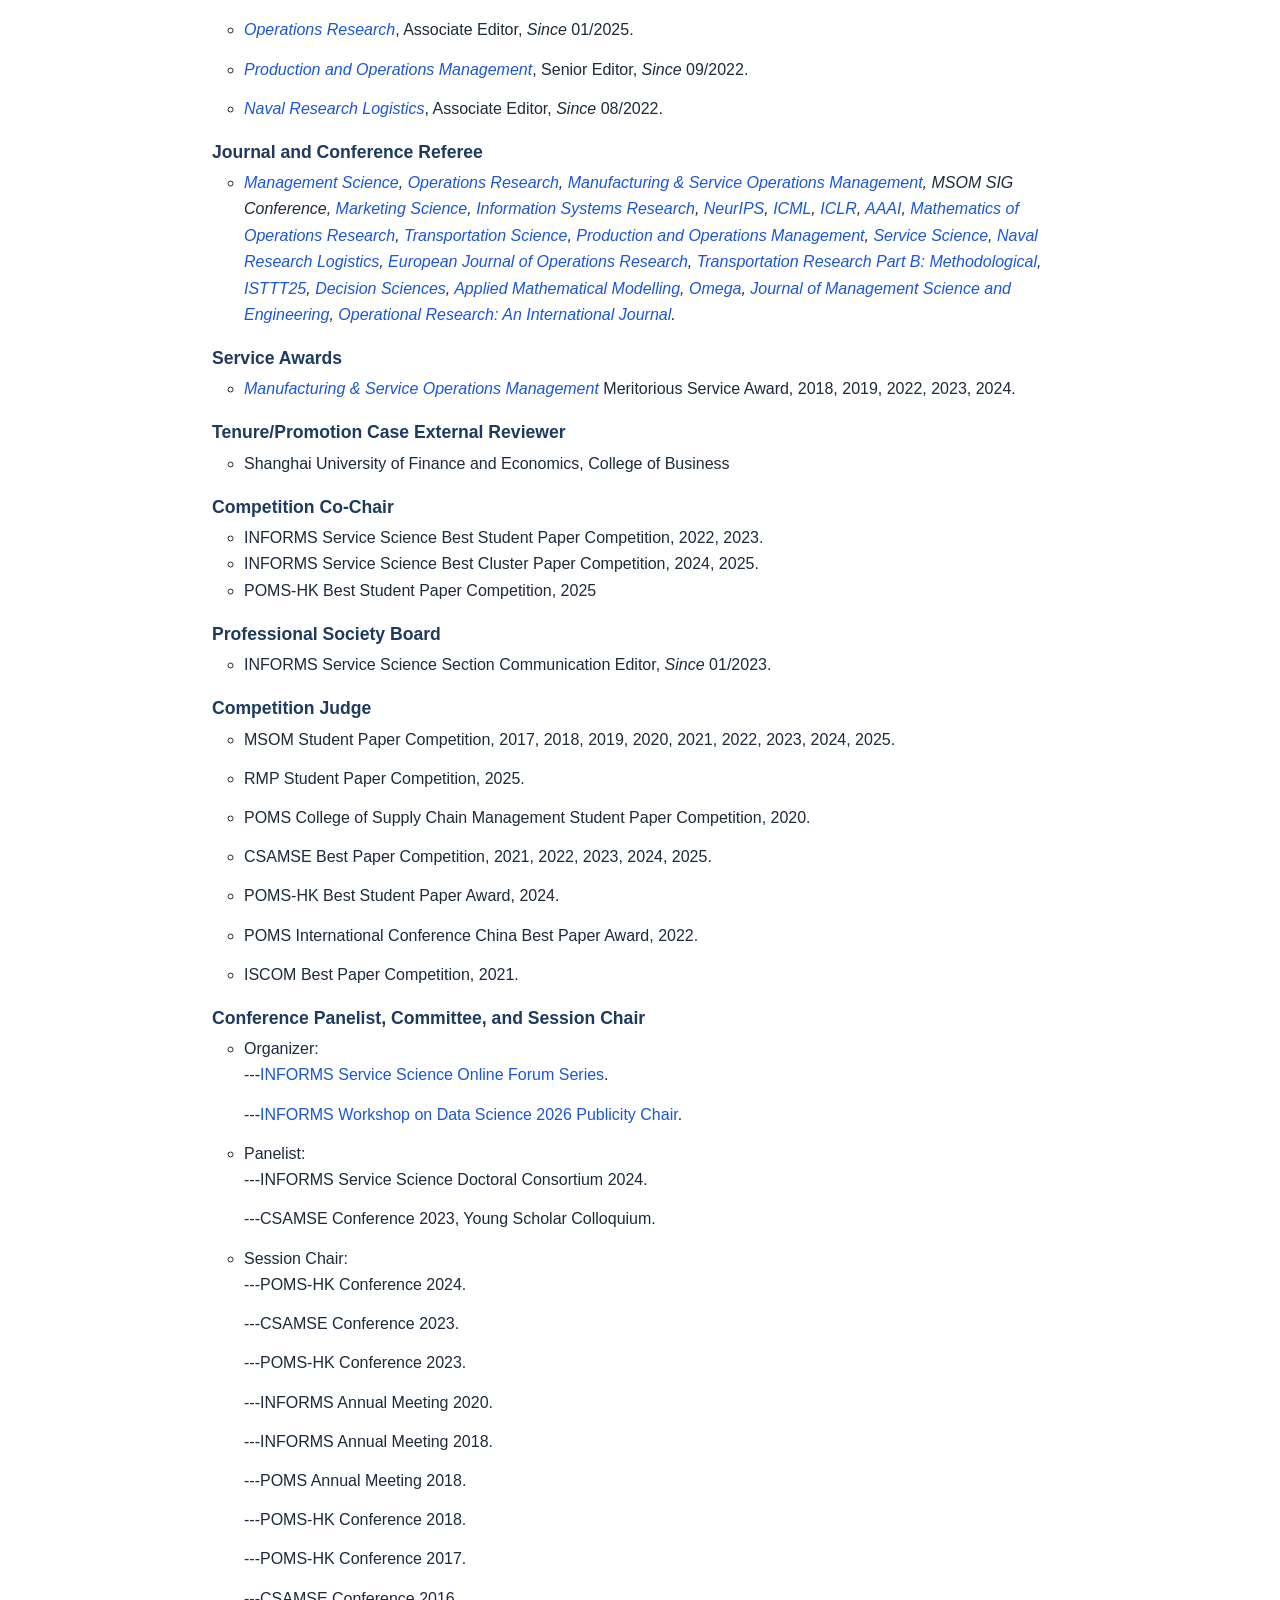
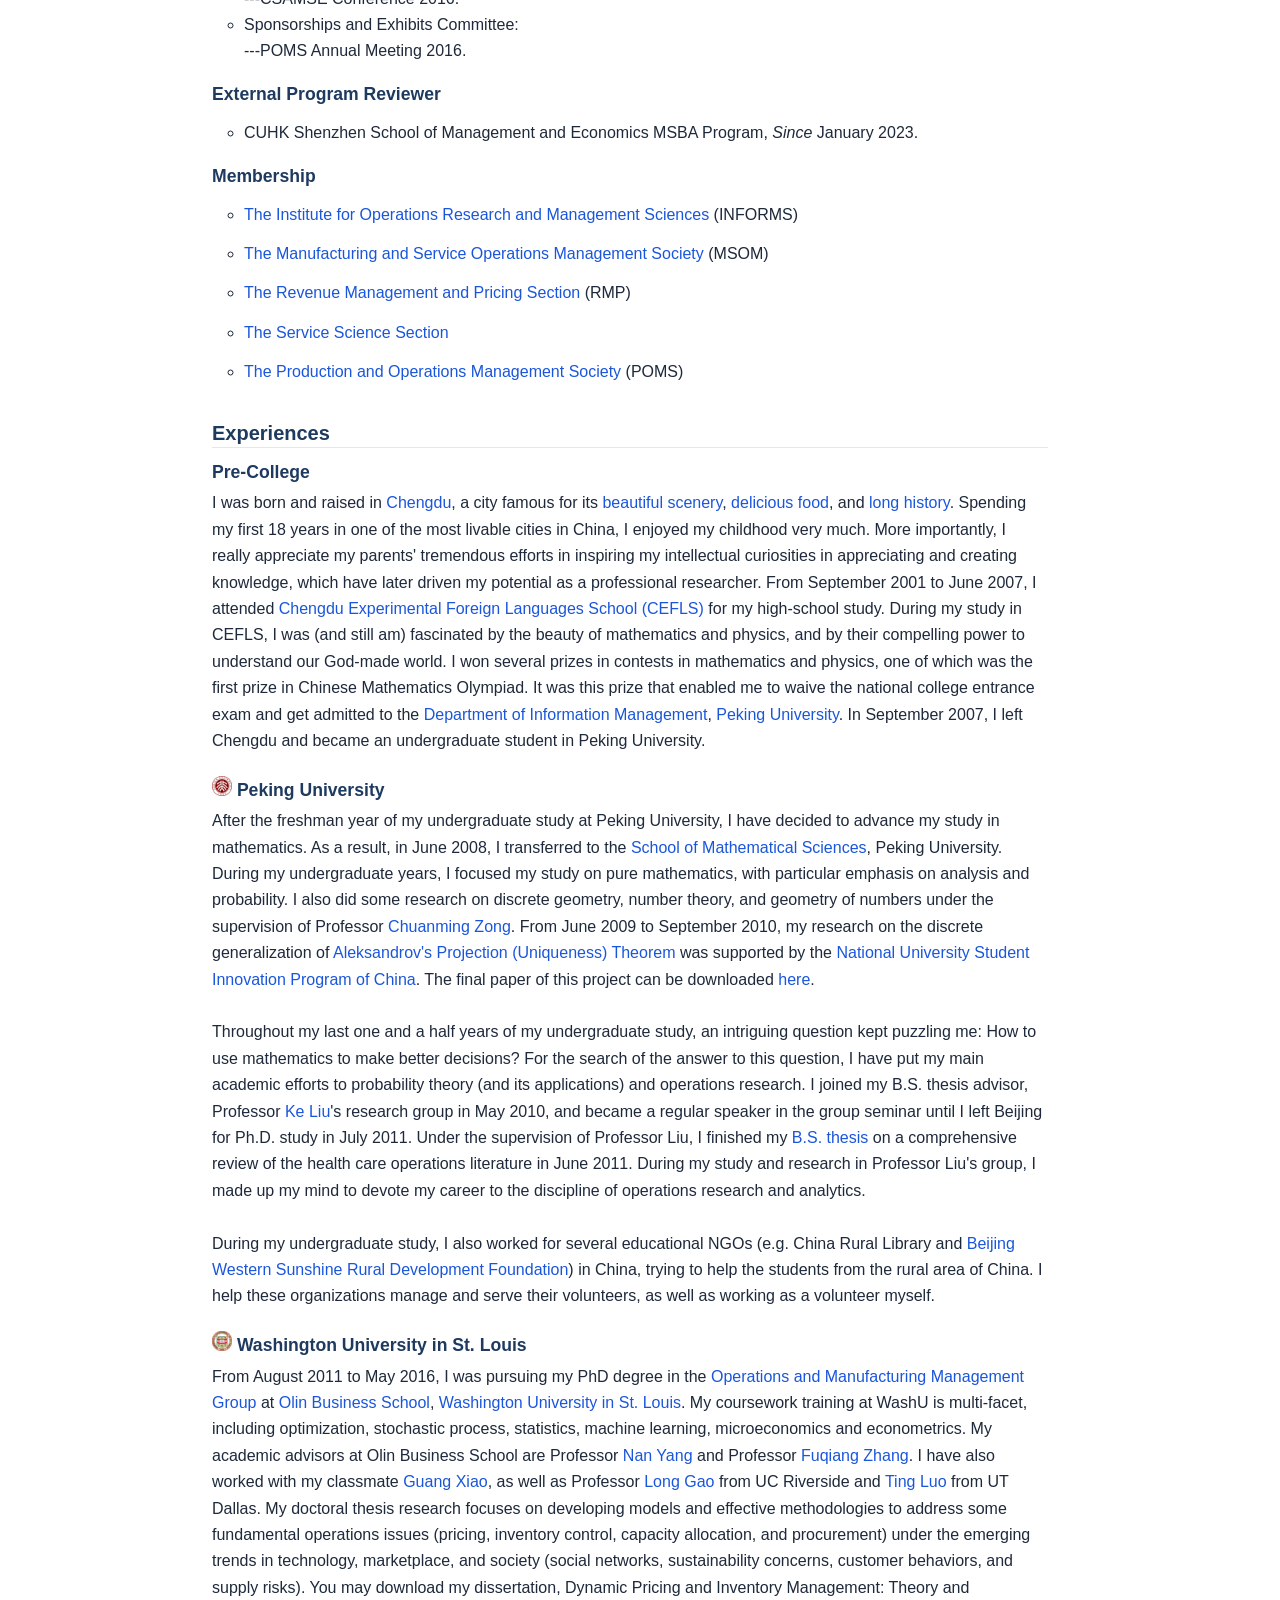
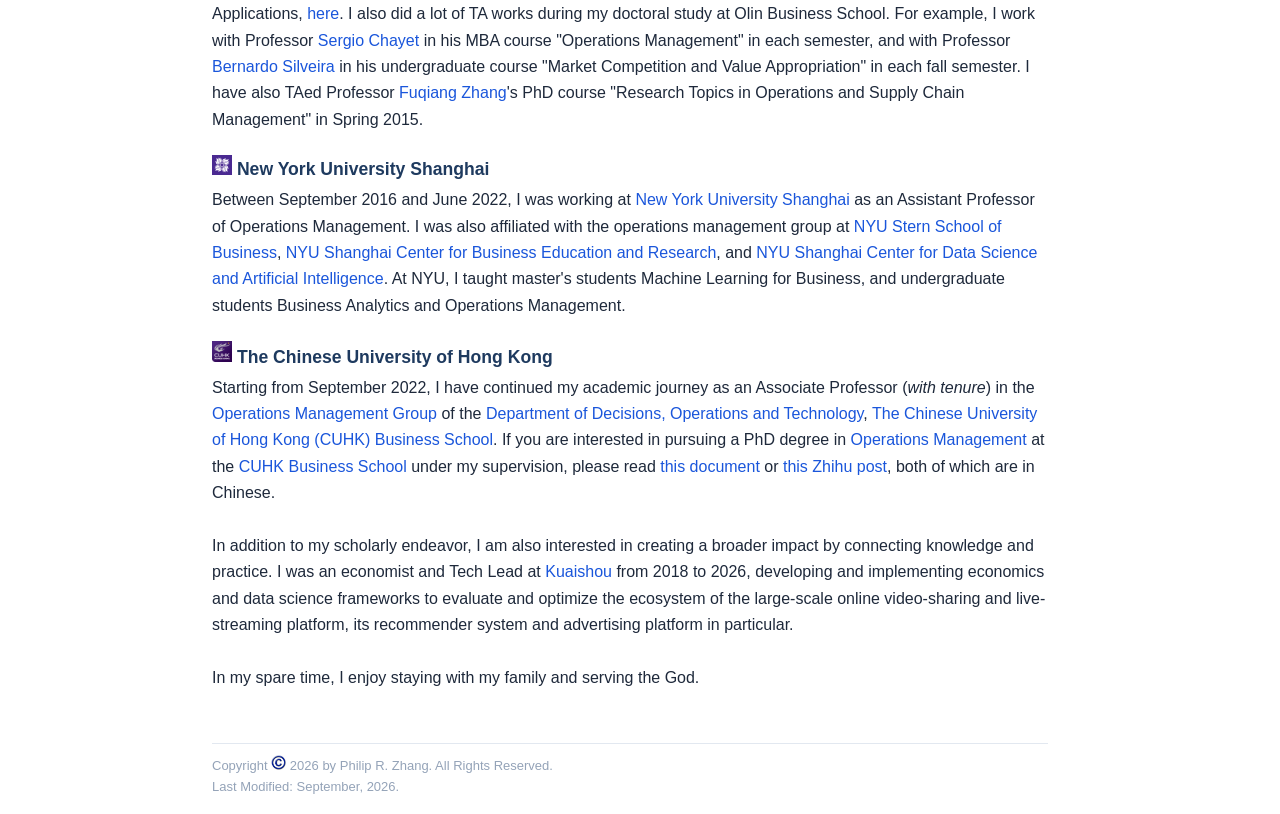
==== commit ef8ea590: "Update Kuaishou role to past tense with 12/2018-07/2026 dates Co-Authored-By: Claude Fable 5.2 <nore" ====
--- a/biography.html
+++ b/biography.html
@@ -148,7 +148,7 @@
 <ul style="padding-left: 2rem;list-style-type: circle;">
 
  
-<li>Economist & Tech Lead, <i>Since</i> 12/2018.</li>
+<li>Economist & Tech Lead, 12/2018-07/2026.</li>
 
 
 </ul>
@@ -764,7 +764,7 @@
 Starting from September 2022, I have continued my academic journey as an Associate Professor (<i>with tenure</i>) in the <a href="https://www.bschool.cuhk.edu.hk/departments/decisions-operations-and-technology/#operations-management" target="_blank">Operations Management Group</a> of the <a href="https://www.bschool.cuhk.edu.hk/departments/decisions-operations-and-technology/" target="_blank">Department of Decisions, Operations and Technology</a>, <a href="https://www.bschool.cuhk.edu.hk/" target="_blank">The Chinese University of Hong Kong (CUHK) Business School</a>. If you are interested in pursuing a PhD degree in <a href="https://grad.bschool.cuhk.edu.hk/programmes/decision-sciences-managerial-economics/">Operations Management</a> at the <a href="https://www.bschool.cuhk.edu.hk/" target="_blank">CUHK Business School</a> under my supervision, please read <a href="CUHK-OM-PhD-2023.pdf" target="_blank">this document</a> or <a href="https://zhuanlan.zhihu.com/p/485620011"target="_blank">this Zhihu post</a>, both of which are in Chinese.  
 <br>
 <br>
-In addition to my scholarly endeavor, I am also interested in creating a broader impact by connecting knowledge and practice. I am an economist and Tech Lead at <a href="https://www.kuaishou.com/" target="_blank">Kuaishou</a>, developing and implementing economics and data science frameworks to evaluate and optimize the ecosystem of the large-scale online video-sharing and live-streaming platform, its recommender system and advertising platform in particular.
+In addition to my scholarly endeavor, I am also interested in creating a broader impact by connecting knowledge and practice. I was an economist and Tech Lead at <a href="https://www.kuaishou.com/" target="_blank">Kuaishou</a> from 2018 to 2026, developing and implementing economics and data science frameworks to evaluate and optimize the ecosystem of the large-scale online video-sharing and live-streaming platform, its recommender system and advertising platform in particular.
 <br><br>
 In my spare time, I enjoy staying with my family and serving the God. 
 </p>
--- a/jemdoc.css
+++ b/jemdoc.css
@@ -181,16 +181,28 @@
   display: flex;
   gap: 1.5em;
   margin-bottom: 1.5em;
-  align-items: flex-start;
-}
-
+  align-items: stretch;
+}
+
+/* The photo column stretches to the height of the text column;
+   the image is cropped (object-fit: cover) to fill it. */
 .profile-photo {
   flex-shrink: 0;
+  position: relative;
+  width: 230px;
+}
+
+.profile-photo a {
+  position: absolute;
+  inset: 0;
 }
 
 .profile-photo img {
-  width: 220px;
-  height: auto;
+  display: block;
+  width: 100%;
+  height: 100%;
+  object-fit: cover;
+  object-position: center top;
   border-radius: 8px;
 }
 
@@ -635,8 +647,15 @@
     flex-direction: column;
     align-items: center;
   }
+  .profile-photo {
+    width: 200px;
+  }
+  .profile-photo a {
+    position: static;
+  }
   .profile-photo img {
-    width: 200px;
+    height: auto;
+    object-fit: contain;
   }
 }
 
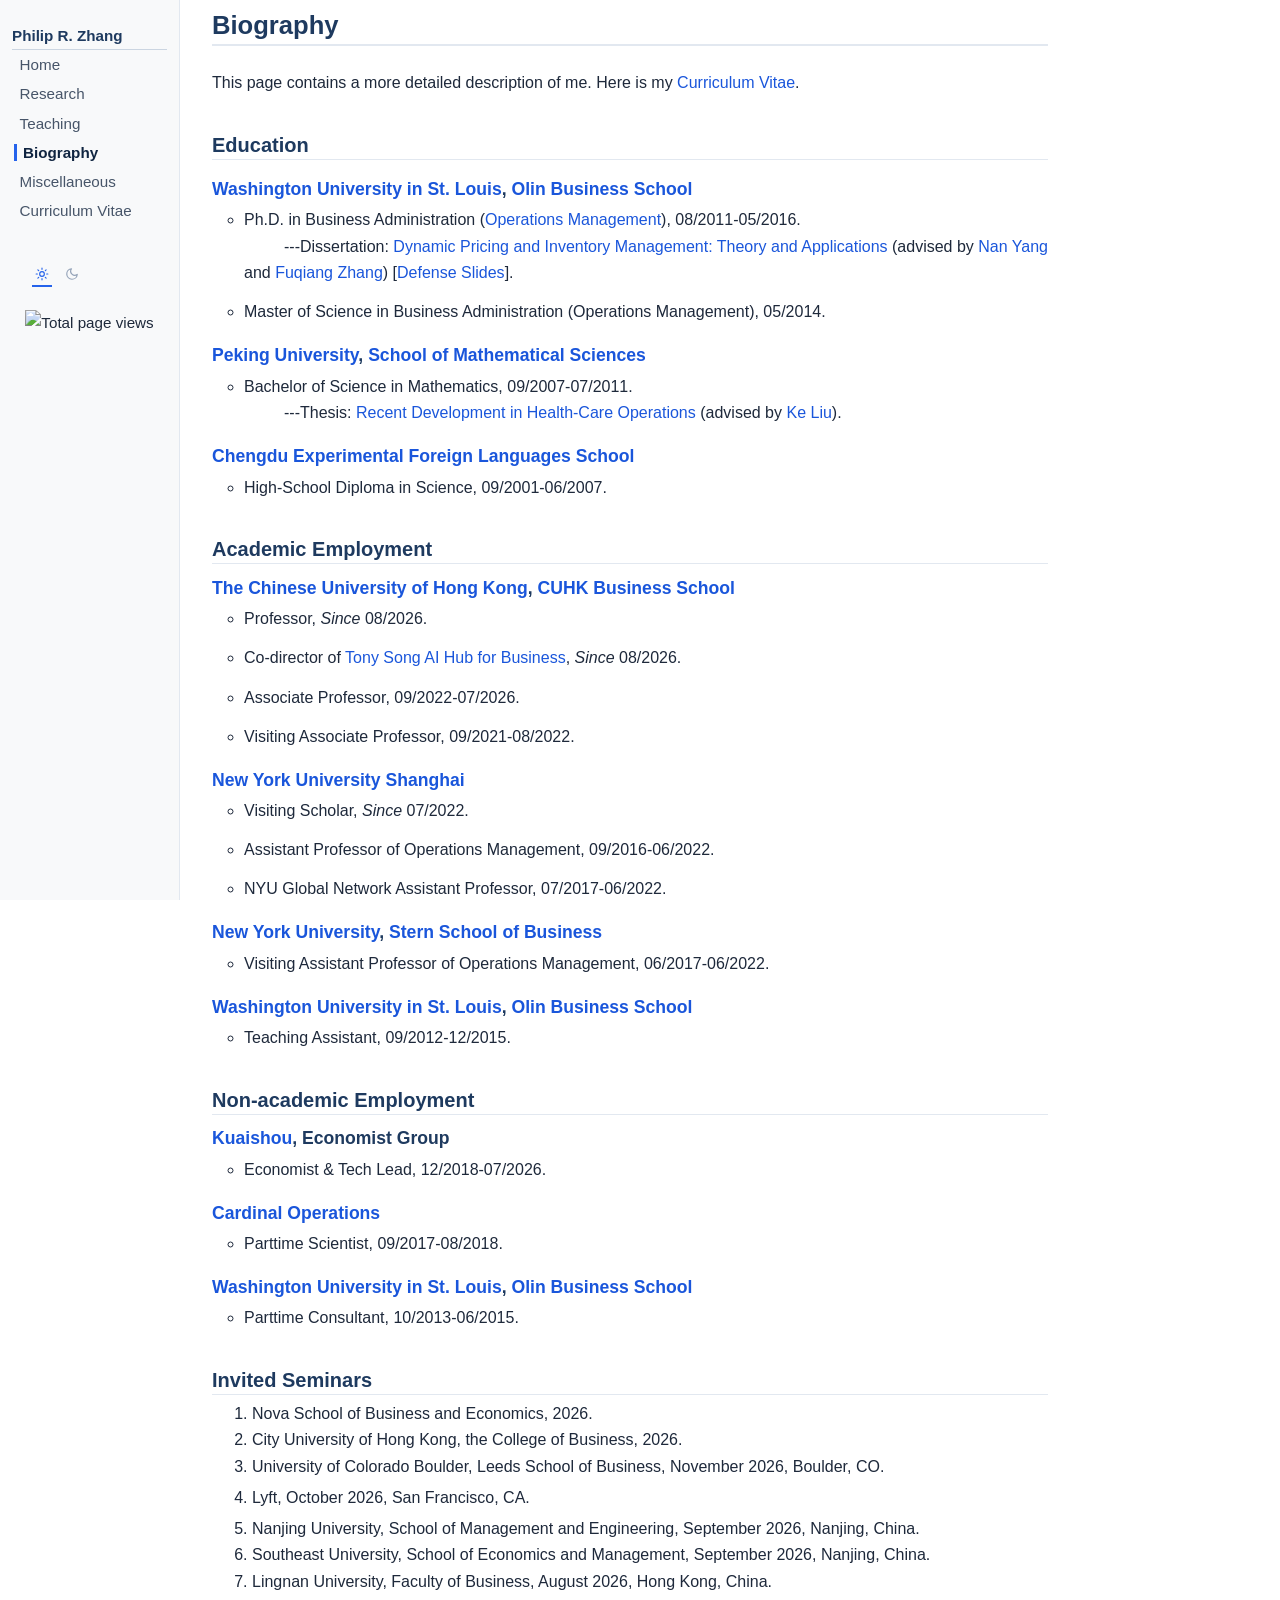
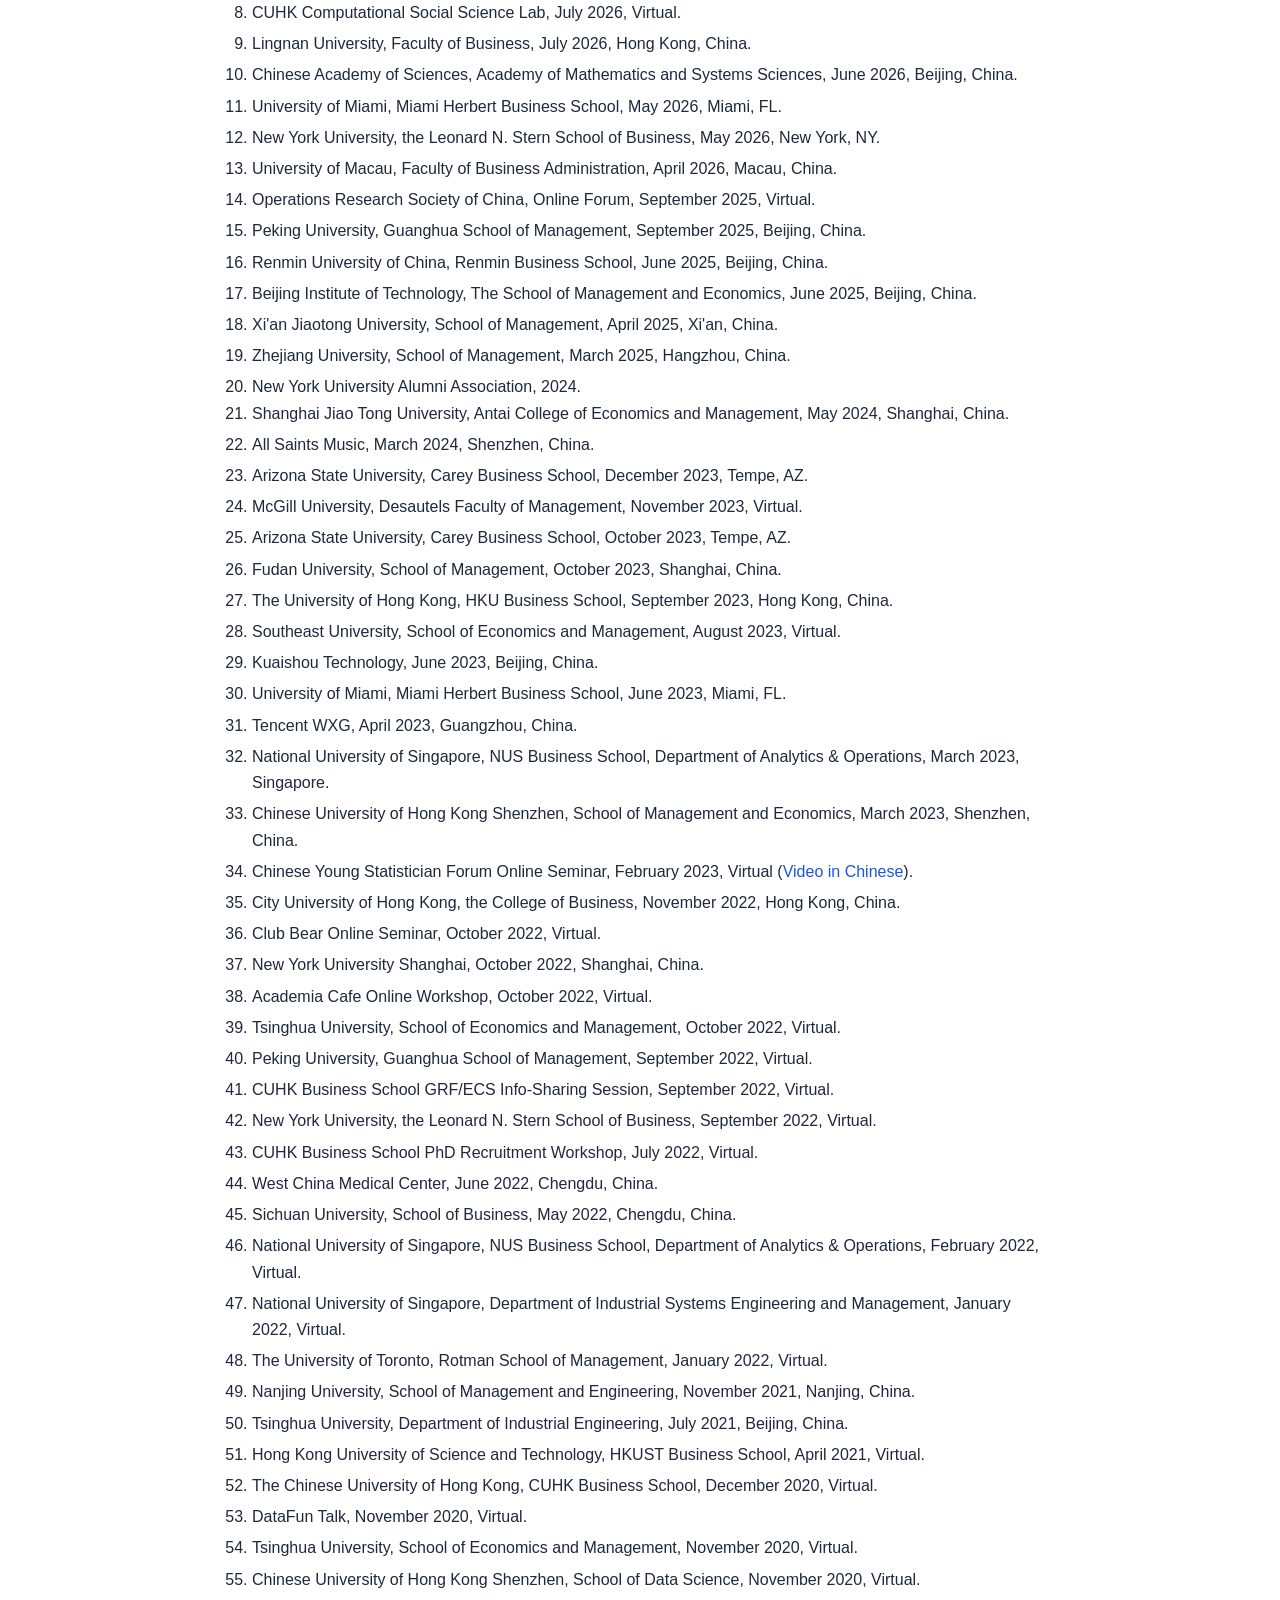
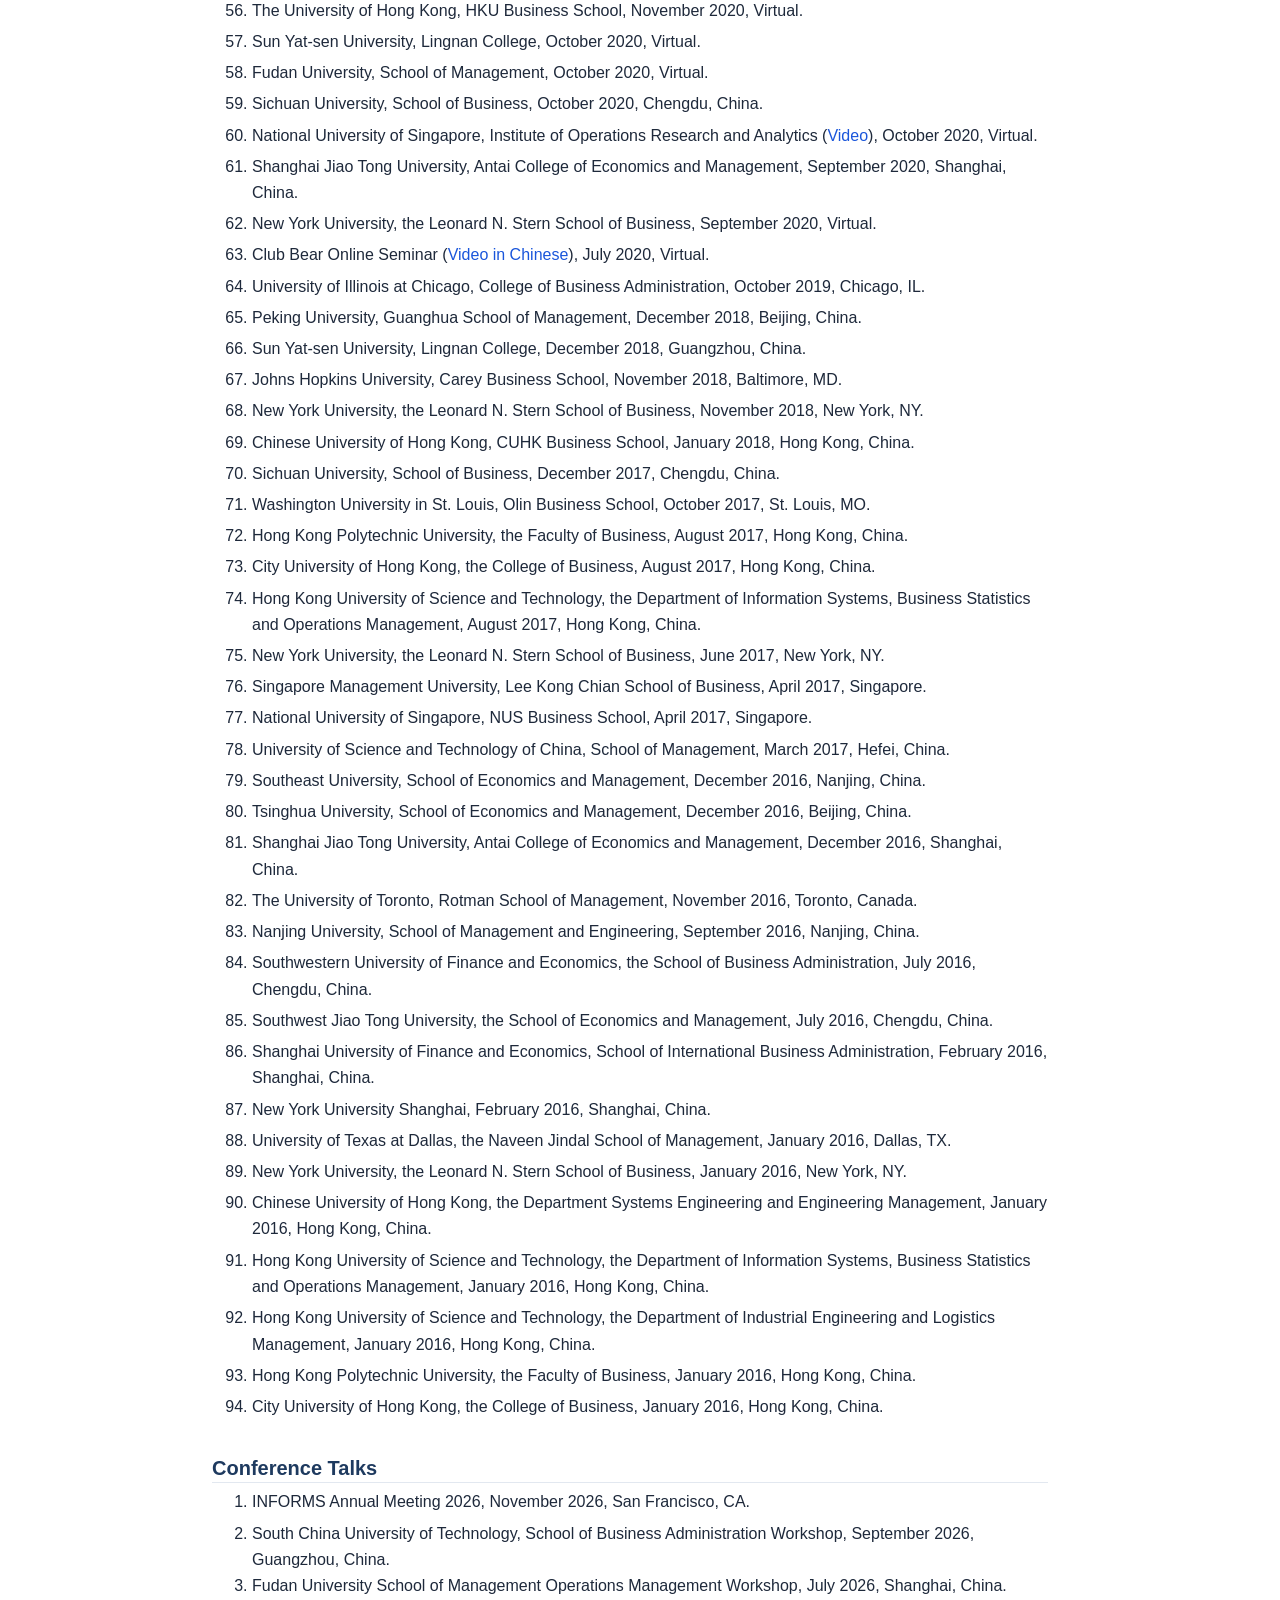
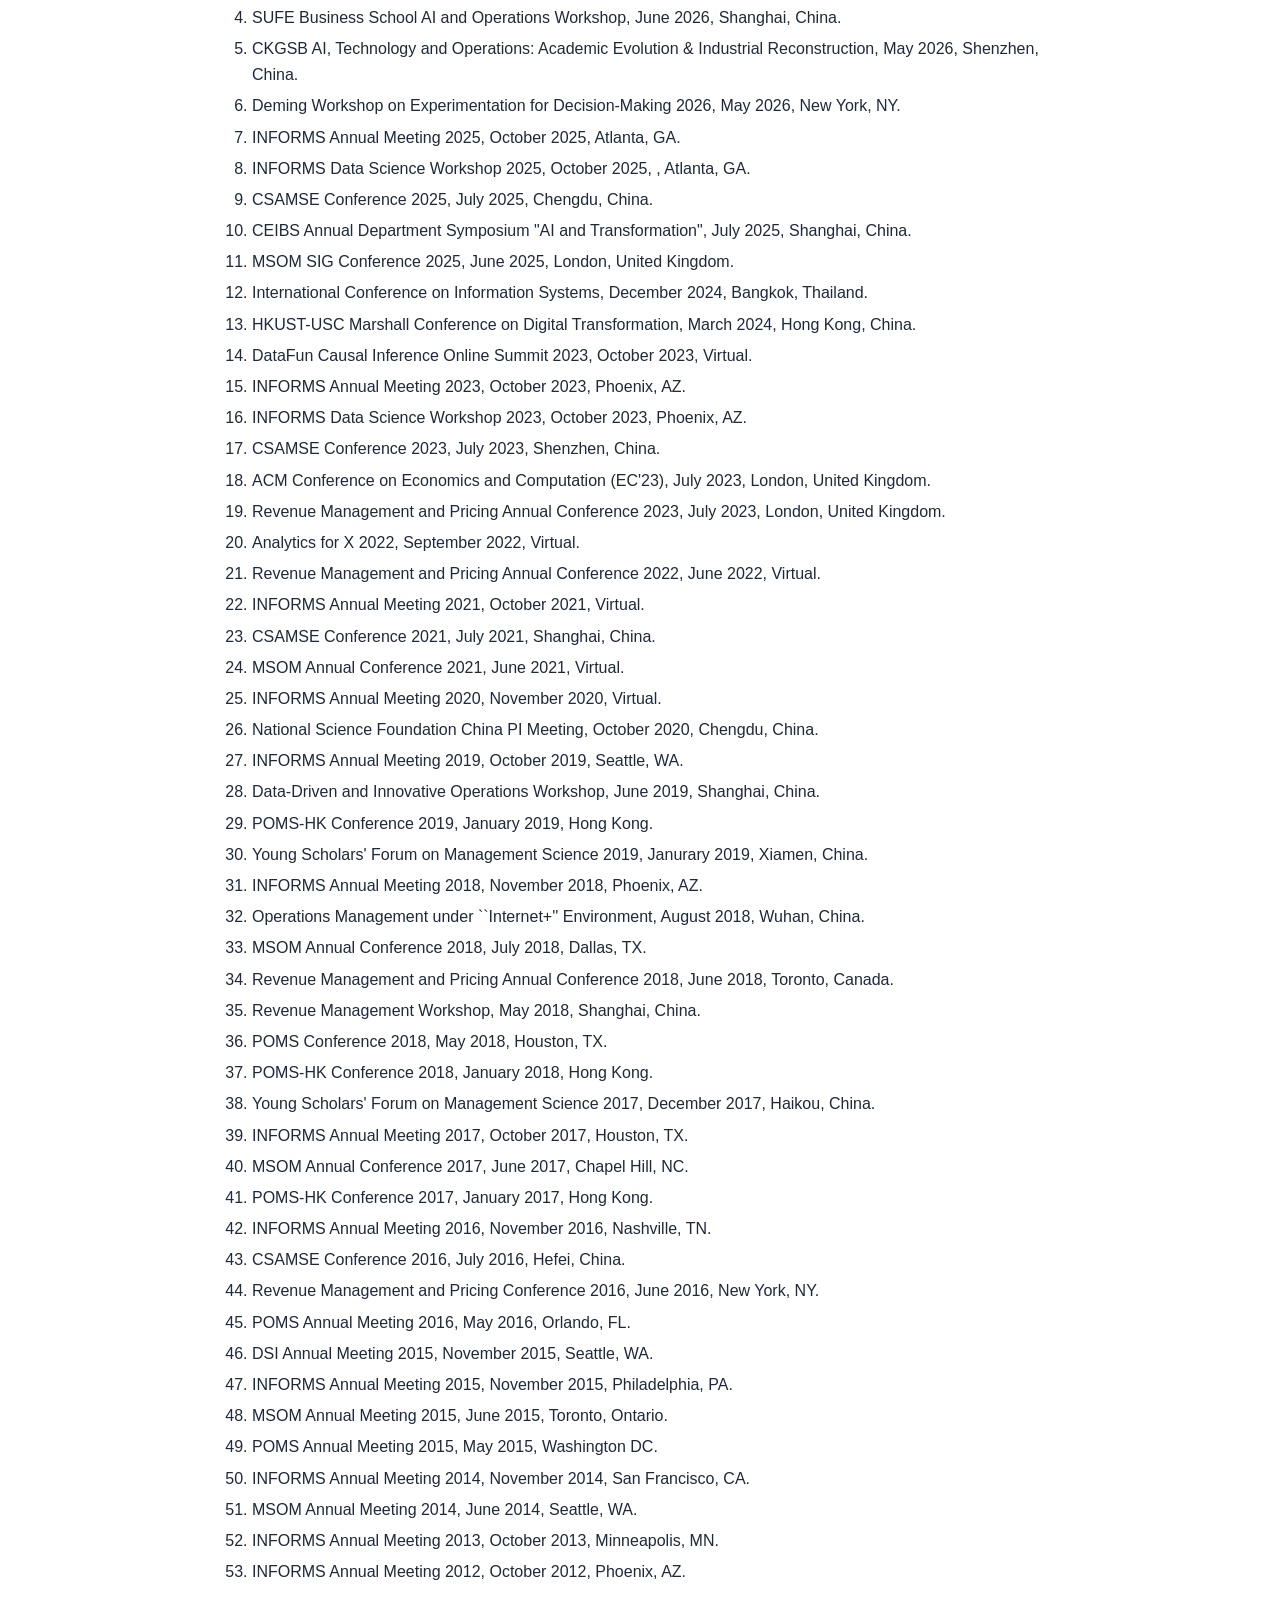
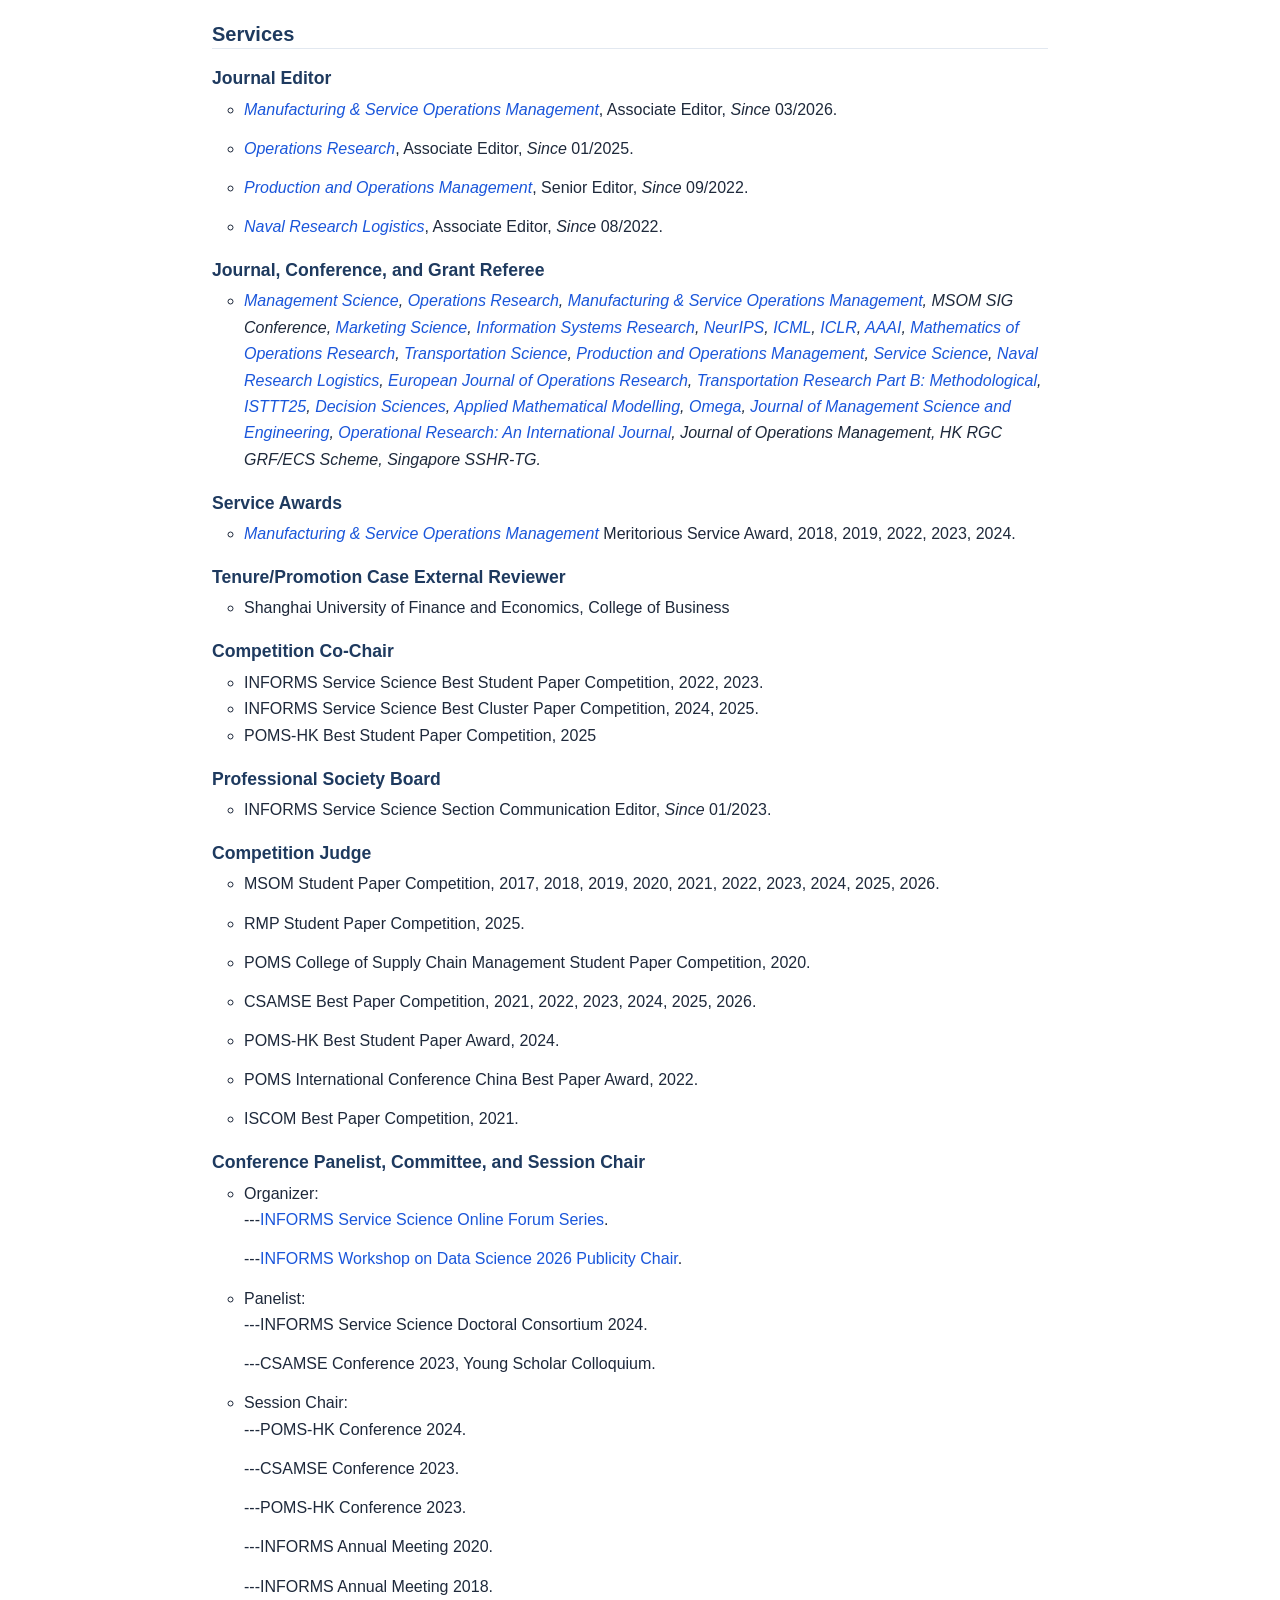
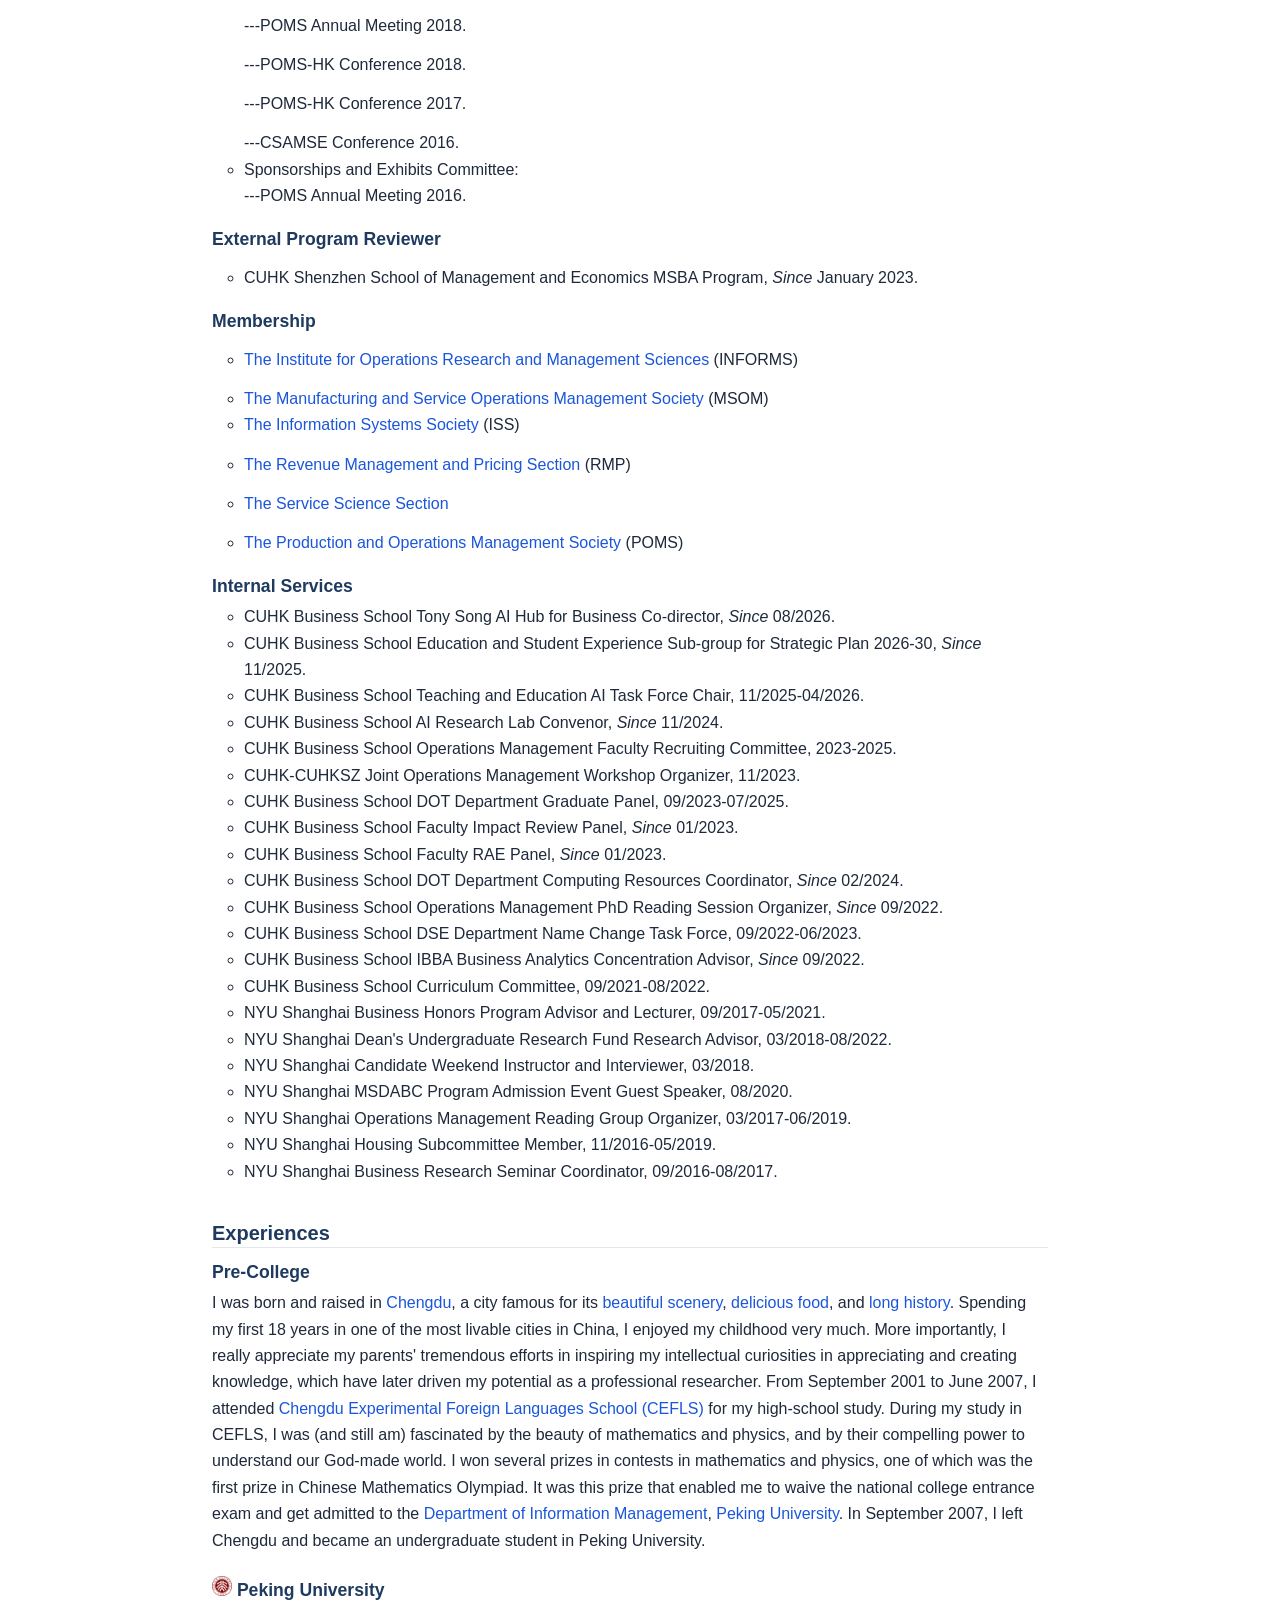
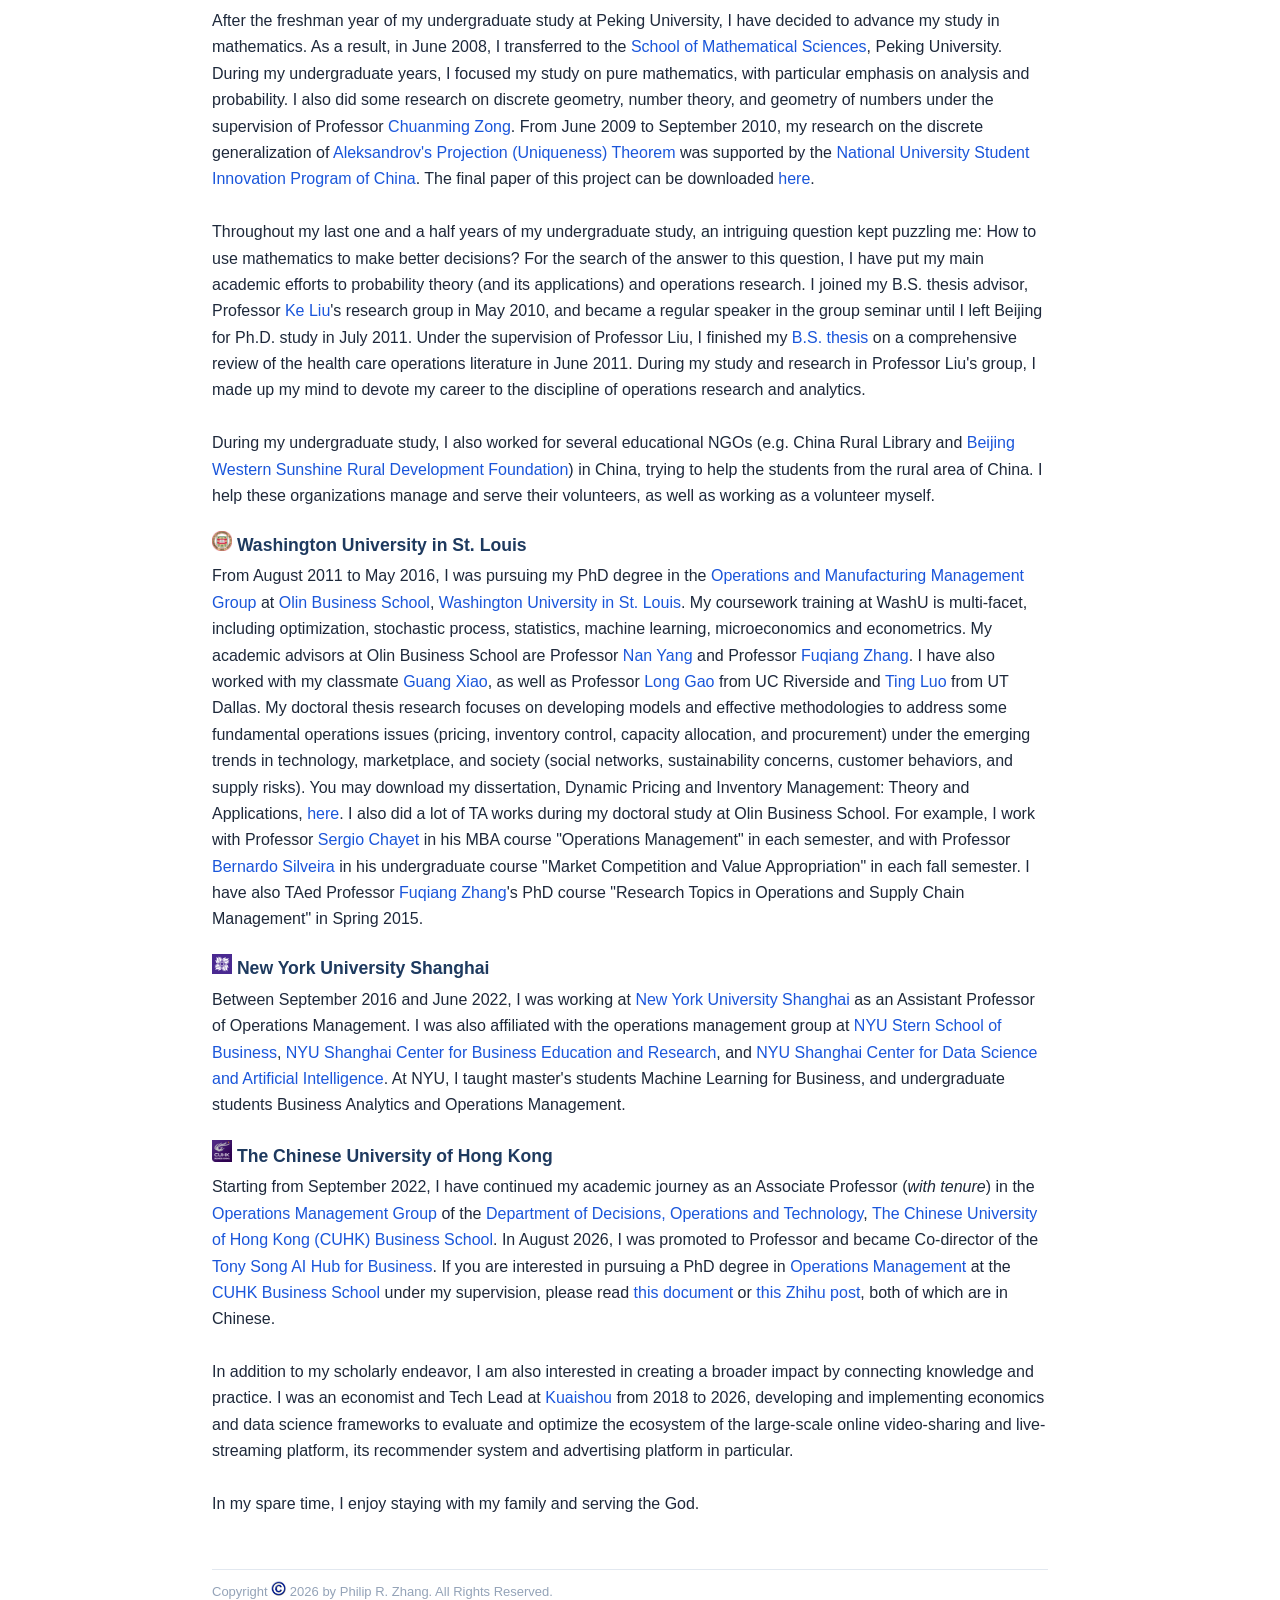
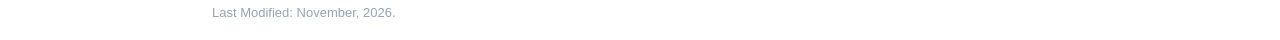
==== commit 4ef184c2: "Align biography page with CV Co-Authored-By: Claude Fable 5.2 <noreply@anthropic.com>" ====
--- a/biography.html
+++ b/biography.html
@@ -95,6 +95,8 @@
 
  <li>Professor, <i>Since</i> 08/2026.</li> 
 <p></p> 
+ <li>Co-director of <a href="https://aihubweb.bschool.cuhk.edu.hk/" target="_blank">Tony Song AI Hub for Business</a>, <i>Since</i> 08/2026.</li> 
+<p></p> 
  <li>Associate Professor, 09/2022-07/2026.</li> 
 <p></p>
 <li>Visiting Associate Professor, 09/2021-08/2022.</li>
@@ -178,6 +180,8 @@
 <ol type=1 start=1>
 
 
+<li>Nova School of Business and Economics, 2026.</li>
+<li>City University of Hong Kong, the College of Business, 2026.</li>
 <li>University of Colorado Boulder, Leeds School of Business, November 2026, Boulder, CO.
 </p>
 
@@ -235,6 +239,7 @@
 </p>
 
 
+<li>New York University Alumni Association, 2024.</li>
 <li>Shanghai Jiao Tong University, Antai College of Economics and Management, May 2024, Shanghai, China.
 </p>
 
@@ -579,7 +584,7 @@
 
 </ul>
 
-<h3>Journal and Conference Referee</h3>
+<h3>Journal, Conference, and Grant Referee</h3>
 
 <ul style="padding-left: 2rem;list-style-type: circle;">
 
@@ -587,7 +592,7 @@
   <a href="http://pubsonline.informs.org/journal/opre" target="_blank">Operations Research</a>, 
   <a href="http://pubsonline.informs.org/journal/msom" target="_blank">Manufacturing & Service Operations Management</a>, MSOM SIG Conference, <a href="https://pubsonline.informs.org/journal/mksc"target="_blank">Marketing Science</a>, 
  <a href="https://pubsonline.informs.org/journal/isre" target="_blank">Information Systems Research</a>,
-  <a href="https://nips.cc" target="_blank">NeurIPS</a>, <a href="https://icml.cc" target="_blank">ICML</a>, <a href="https://iclr.cc/" target="_blank">ICLR</a>, <a href="https://aaai.org/conference/aaai/" target="_blank">AAAI</a>, <a href="https://pubsonline.informs.org/journal/moor"target="_blank">Mathematics of Operations Research</a>, <a href="https://pubsonline.informs.org/journal/trsc"target="_blank">Transportation Science</a>, <a href="http://onlinelibrary.wiley.com/journal/10.1111/(ISSN)1937-5956" target="_blank">Production and Operations Management</a>, <a href="https://pubsonline.informs.org/journal/serv"target="_blank">Service Science</a>, <a href="http://onlinelibrary.wiley.com/journal/10.1002/(ISSN)1520-6750" target="_blank">Naval Research Logistics</a>, <a href="http://www.journals.elsevier.com/european-journal-of-operational-research/" target="_blank">European Journal of Operations Research</a>, <a href="https://www.journals.elsevier.com/transportation-research-part-b-methodological" target="_blank">Transportation Research Part B: Methodological</a>, <a href="https://limos.engin.umich.edu/isttt25/"target="_blank">ISTTT25</a>, <a href="https://onlinelibrary.wiley.com/journal/15405915"target="_blank">Decision Sciences</a>, <a href="http://www.journals.elsevier.com/applied-mathematical-modelling/" target="_blank">Applied Mathematical Modelling</a>, <a href="http://www.journals.elsevier.com/omega/" target="_blank">Omega</a>, <a href="http://engine.scichina.com/publisher/CSPM/journal/JMSE"target="_blank">Journal of Management Science and Engineering</a>, <a href="http://www.springer.com/business+%26+management/operations+research/journal/12351" target="_blank">Operational Research: An International Journal</a>.</i></li>
+  <a href="https://nips.cc" target="_blank">NeurIPS</a>, <a href="https://icml.cc" target="_blank">ICML</a>, <a href="https://iclr.cc/" target="_blank">ICLR</a>, <a href="https://aaai.org/conference/aaai/" target="_blank">AAAI</a>, <a href="https://pubsonline.informs.org/journal/moor"target="_blank">Mathematics of Operations Research</a>, <a href="https://pubsonline.informs.org/journal/trsc"target="_blank">Transportation Science</a>, <a href="http://onlinelibrary.wiley.com/journal/10.1111/(ISSN)1937-5956" target="_blank">Production and Operations Management</a>, <a href="https://pubsonline.informs.org/journal/serv"target="_blank">Service Science</a>, <a href="http://onlinelibrary.wiley.com/journal/10.1002/(ISSN)1520-6750" target="_blank">Naval Research Logistics</a>, <a href="http://www.journals.elsevier.com/european-journal-of-operational-research/" target="_blank">European Journal of Operations Research</a>, <a href="https://www.journals.elsevier.com/transportation-research-part-b-methodological" target="_blank">Transportation Research Part B: Methodological</a>, <a href="https://limos.engin.umich.edu/isttt25/"target="_blank">ISTTT25</a>, <a href="https://onlinelibrary.wiley.com/journal/15405915"target="_blank">Decision Sciences</a>, <a href="http://www.journals.elsevier.com/applied-mathematical-modelling/" target="_blank">Applied Mathematical Modelling</a>, <a href="http://www.journals.elsevier.com/omega/" target="_blank">Omega</a>, <a href="http://engine.scichina.com/publisher/CSPM/journal/JMSE"target="_blank">Journal of Management Science and Engineering</a>, <a href="http://www.springer.com/business+%26+management/operations+research/journal/12351" target="_blank">Operational Research: An International Journal</a>, Journal of Operations Management, HK RGC GRF/ECS Scheme, Singapore SSHR-TG.</i></li>
 </ul>
 <h3>Service Awards</h3>
 
@@ -634,13 +639,13 @@
 <h3>Competition Judge</h3>
     <ul style="padding-left: 2rem;list-style-type: circle;">
 
-<li>MSOM Student Paper Competition, 2017, 2018, 2019, 2020, 2021, 2022, 2023, 2024, 2025.</li>
+<li>MSOM Student Paper Competition, 2017, 2018, 2019, 2020, 2021, 2022, 2023, 2024, 2025, 2026.</li>
 </p>  
 <li>RMP Student Paper Competition, 2025.</li>
 </p>  
 <li>POMS College of Supply Chain Management Student Paper Competition, 2020.</li>
 </p>
-<li>CSAMSE Best Paper Competition, 2021, 2022, 2023, 2024, 2025.</li>
+<li>CSAMSE Best Paper Competition, 2021, 2022, 2023, 2024, 2025, 2026.</li>
 </p>
 <li>POMS-HK Best Student Paper Award, 2024.</li>
 </p>
@@ -713,6 +718,7 @@
 <li><a href="https://www.informs.org/" target="_blank">The Institute for Operations Research and Management Sciences</a> (INFORMS)</li>
 </p>
 <li><a href="http://msom.society.informs.org/" target="_blank">The Manufacturing and Service Operations Management Society</a> (MSOM)</li>
+<li><a href="https://connect.informs.org/iss/home" target="_blank">The Information Systems Society</a> (ISS)</li>
 </p>
 <li><a href="https://www.informs.org/Community/revenue-mgt" target="_blank">The Revenue Management and Pricing Section</a> (RMP)</li>
 </p>
@@ -723,6 +729,34 @@
 </p>
 
 </ul>
+<h3>Internal Services</h3>
+
+<ul style="padding-left: 2rem;list-style-type: circle;">
+
+<li>CUHK Business School Tony Song AI Hub for Business Co-director, <i>Since</i> 08/2026.</li>
+<li>CUHK Business School Education and Student Experience Sub-group for Strategic Plan 2026-30, <i>Since</i> 11/2025.</li>
+<li>CUHK Business School Teaching and Education AI Task Force Chair, 11/2025-04/2026.</li>
+<li>CUHK Business School AI Research Lab Convenor, <i>Since</i> 11/2024.</li>
+<li>CUHK Business School Operations Management Faculty Recruiting Committee, 2023-2025.</li>
+<li>CUHK-CUHKSZ Joint Operations Management Workshop Organizer, 11/2023.</li>
+<li>CUHK Business School DOT Department Graduate Panel, 09/2023-07/2025.</li>
+<li>CUHK Business School Faculty Impact Review Panel, <i>Since</i> 01/2023.</li>
+<li>CUHK Business School Faculty RAE Panel, <i>Since</i> 01/2023.</li>
+<li>CUHK Business School DOT Department Computing Resources Coordinator, <i>Since</i> 02/2024.</li>
+<li>CUHK Business School Operations Management PhD Reading Session Organizer, <i>Since</i> 09/2022.</li>
+<li>CUHK Business School DSE Department Name Change Task Force, 09/2022-06/2023.</li>
+<li>CUHK Business School IBBA Business Analytics Concentration Advisor, <i>Since</i> 09/2022.</li>
+<li>CUHK Business School Curriculum Committee, 09/2021-08/2022.</li>
+<li>NYU Shanghai Business Honors Program Advisor and Lecturer, 09/2017-05/2021.</li>
+<li>NYU Shanghai Dean's Undergraduate Research Fund Research Advisor, 03/2018-08/2022.</li>
+<li>NYU Shanghai Candidate Weekend Instructor and Interviewer, 03/2018.</li>
+<li>NYU Shanghai MSDABC Program Admission Event Guest Speaker, 08/2020.</li>
+<li>NYU Shanghai Operations Management Reading Group Organizer, 03/2017-06/2019.</li>
+<li>NYU Shanghai Housing Subcommittee Member, 11/2016-05/2019.</li>
+<li>NYU Shanghai Business Research Seminar Coordinator, 09/2016-08/2017.</li>
+
+</ul>
+
 <h2>Experiences</h2>
 <h3>Pre-College</h3>
 <p>
@@ -761,7 +795,7 @@
 </h3>
 <p>
 
-Starting from September 2022, I have continued my academic journey as an Associate Professor (<i>with tenure</i>) in the <a href="https://www.bschool.cuhk.edu.hk/departments/decisions-operations-and-technology/#operations-management" target="_blank">Operations Management Group</a> of the <a href="https://www.bschool.cuhk.edu.hk/departments/decisions-operations-and-technology/" target="_blank">Department of Decisions, Operations and Technology</a>, <a href="https://www.bschool.cuhk.edu.hk/" target="_blank">The Chinese University of Hong Kong (CUHK) Business School</a>. If you are interested in pursuing a PhD degree in <a href="https://grad.bschool.cuhk.edu.hk/programmes/decision-sciences-managerial-economics/">Operations Management</a> at the <a href="https://www.bschool.cuhk.edu.hk/" target="_blank">CUHK Business School</a> under my supervision, please read <a href="CUHK-OM-PhD-2023.pdf" target="_blank">this document</a> or <a href="https://zhuanlan.zhihu.com/p/485620011"target="_blank">this Zhihu post</a>, both of which are in Chinese.  
+Starting from September 2022, I have continued my academic journey as an Associate Professor (<i>with tenure</i>) in the <a href="https://www.bschool.cuhk.edu.hk/departments/decisions-operations-and-technology/#operations-management" target="_blank">Operations Management Group</a> of the <a href="https://www.bschool.cuhk.edu.hk/departments/decisions-operations-and-technology/" target="_blank">Department of Decisions, Operations and Technology</a>, <a href="https://www.bschool.cuhk.edu.hk/" target="_blank">The Chinese University of Hong Kong (CUHK) Business School</a>. In August 2026, I was promoted to Professor and became Co-director of the <a href="https://aihubweb.bschool.cuhk.edu.hk/" target="_blank">Tony Song AI Hub for Business</a>. If you are interested in pursuing a PhD degree in <a href="https://grad.bschool.cuhk.edu.hk/programmes/decision-sciences-managerial-economics/">Operations Management</a> at the <a href="https://www.bschool.cuhk.edu.hk/" target="_blank">CUHK Business School</a> under my supervision, please read <a href="CUHK-OM-PhD-2023.pdf" target="_blank">this document</a> or <a href="https://zhuanlan.zhihu.com/p/485620011"target="_blank">this Zhihu post</a>, both of which are in Chinese.  
 <br>
 <br>
 In addition to my scholarly endeavor, I am also interested in creating a broader impact by connecting knowledge and practice. I was an economist and Tech Lead at <a href="https://www.kuaishou.com/" target="_blank">Kuaishou</a> from 2018 to 2026, developing and implementing economics and data science frameworks to evaluate and optimize the ecosystem of the large-scale online video-sharing and live-streaming platform, its recommender system and advertising platform in particular.
@@ -773,7 +807,7 @@
 <footer>
 <div class="footer-text">
 Copyright <img src="crimages.jpg" height="15" alt="copyright"> 2026 by Philip R. Zhang. All Rights Reserved.<br>
-Last Modified: September, 2026.
+Last Modified: November, 2026.
 </div>
 </footer>
 
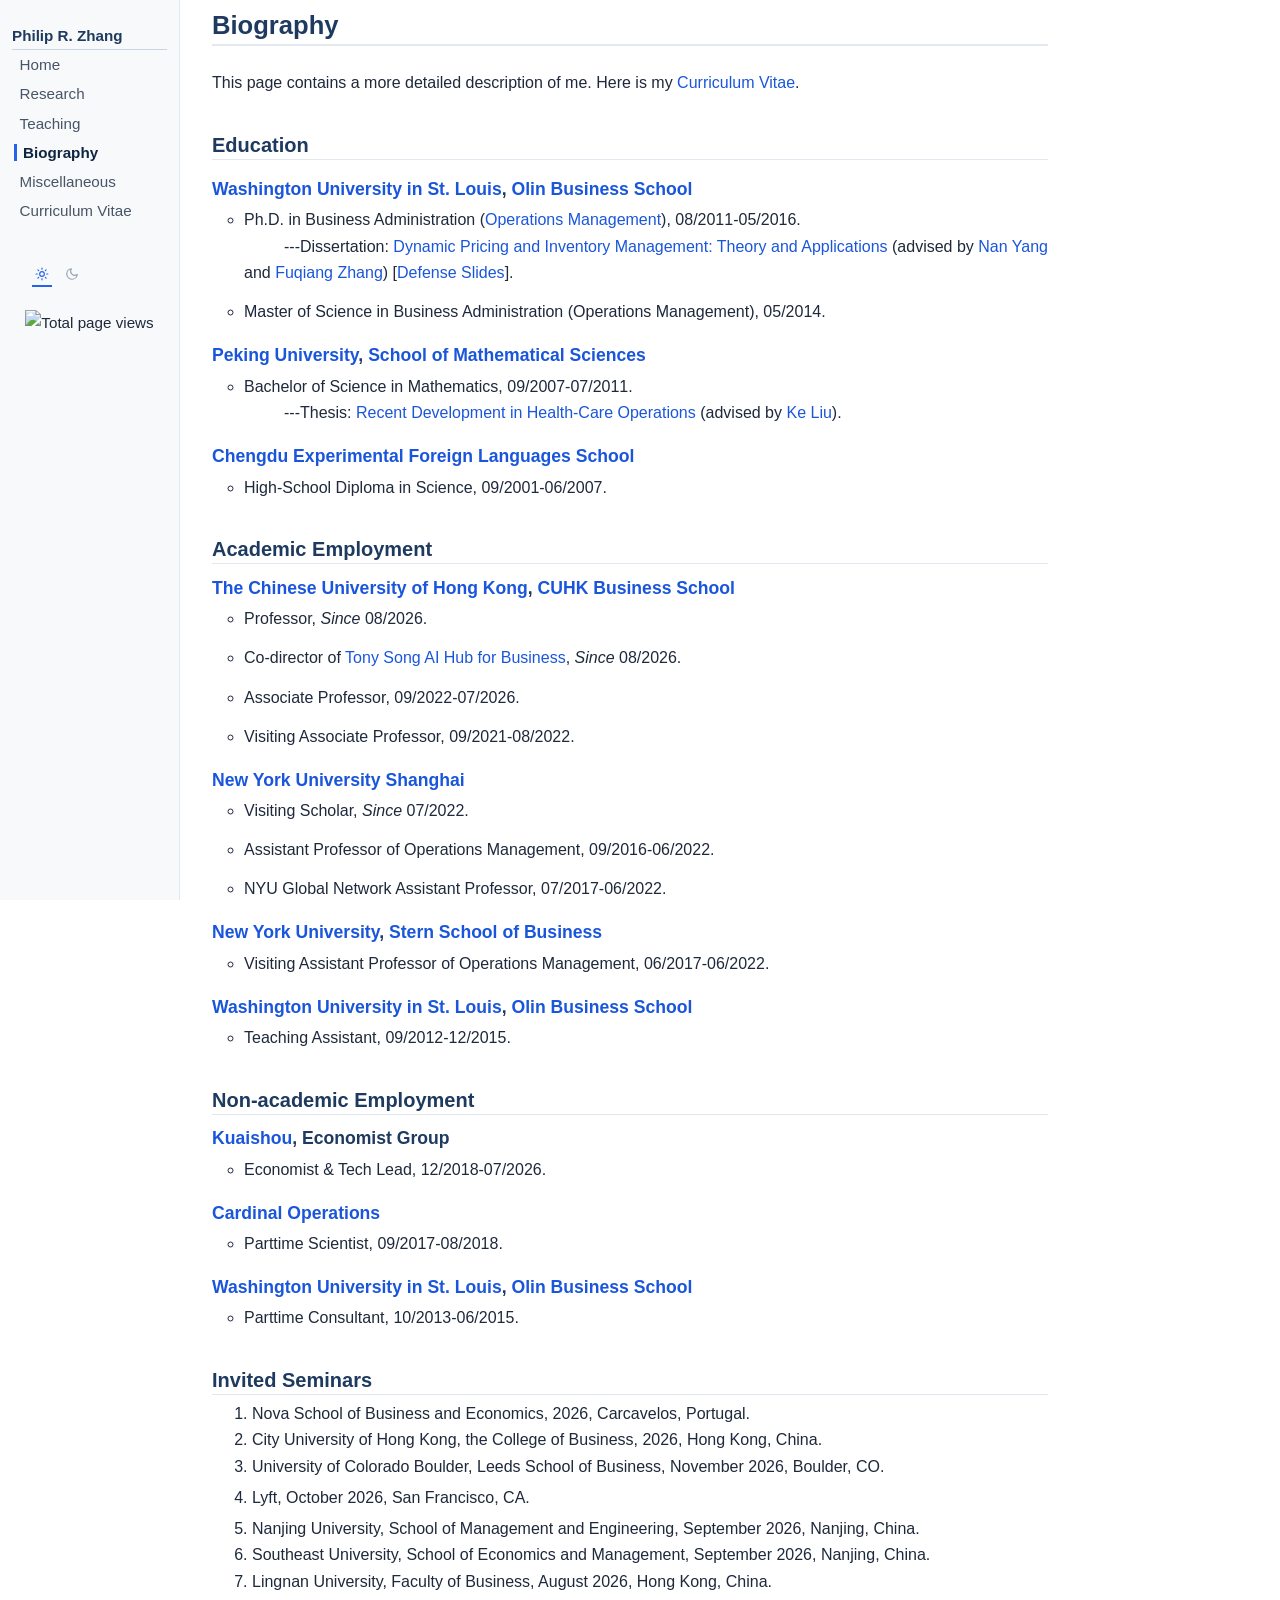
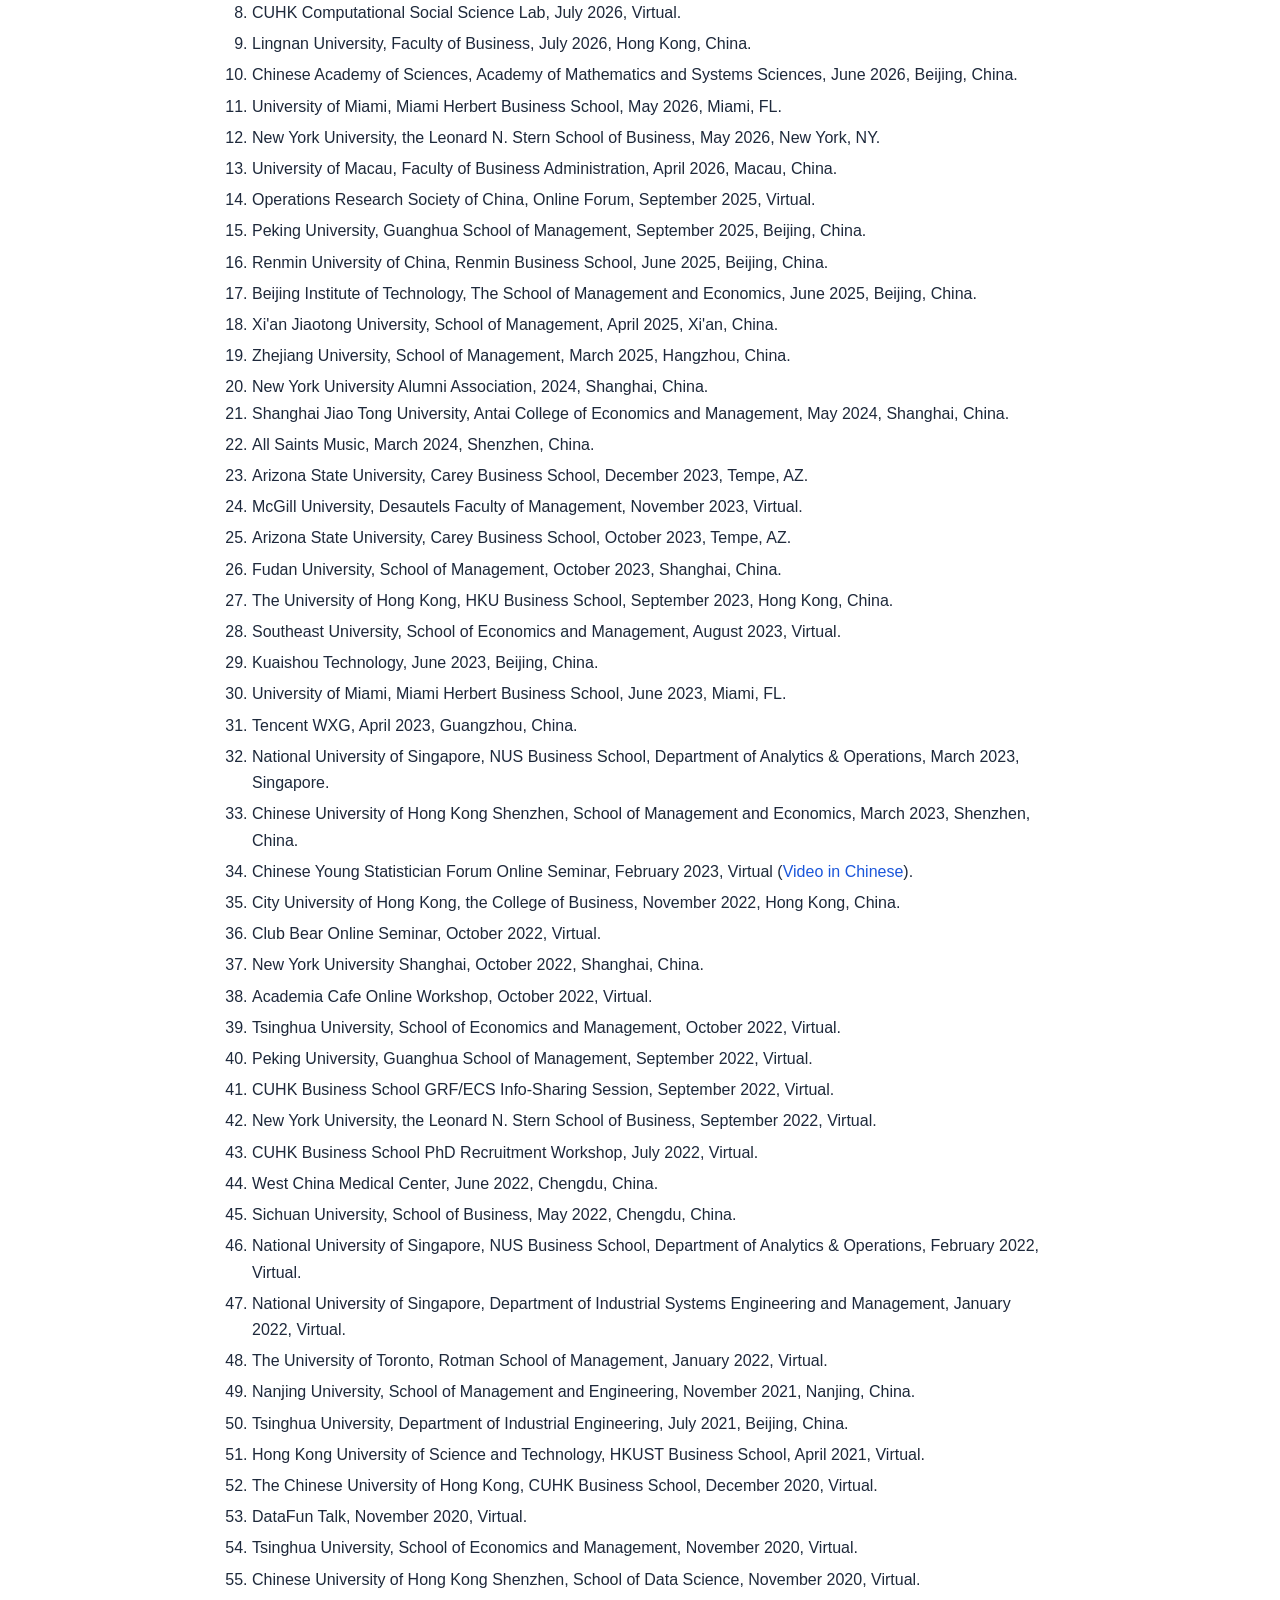
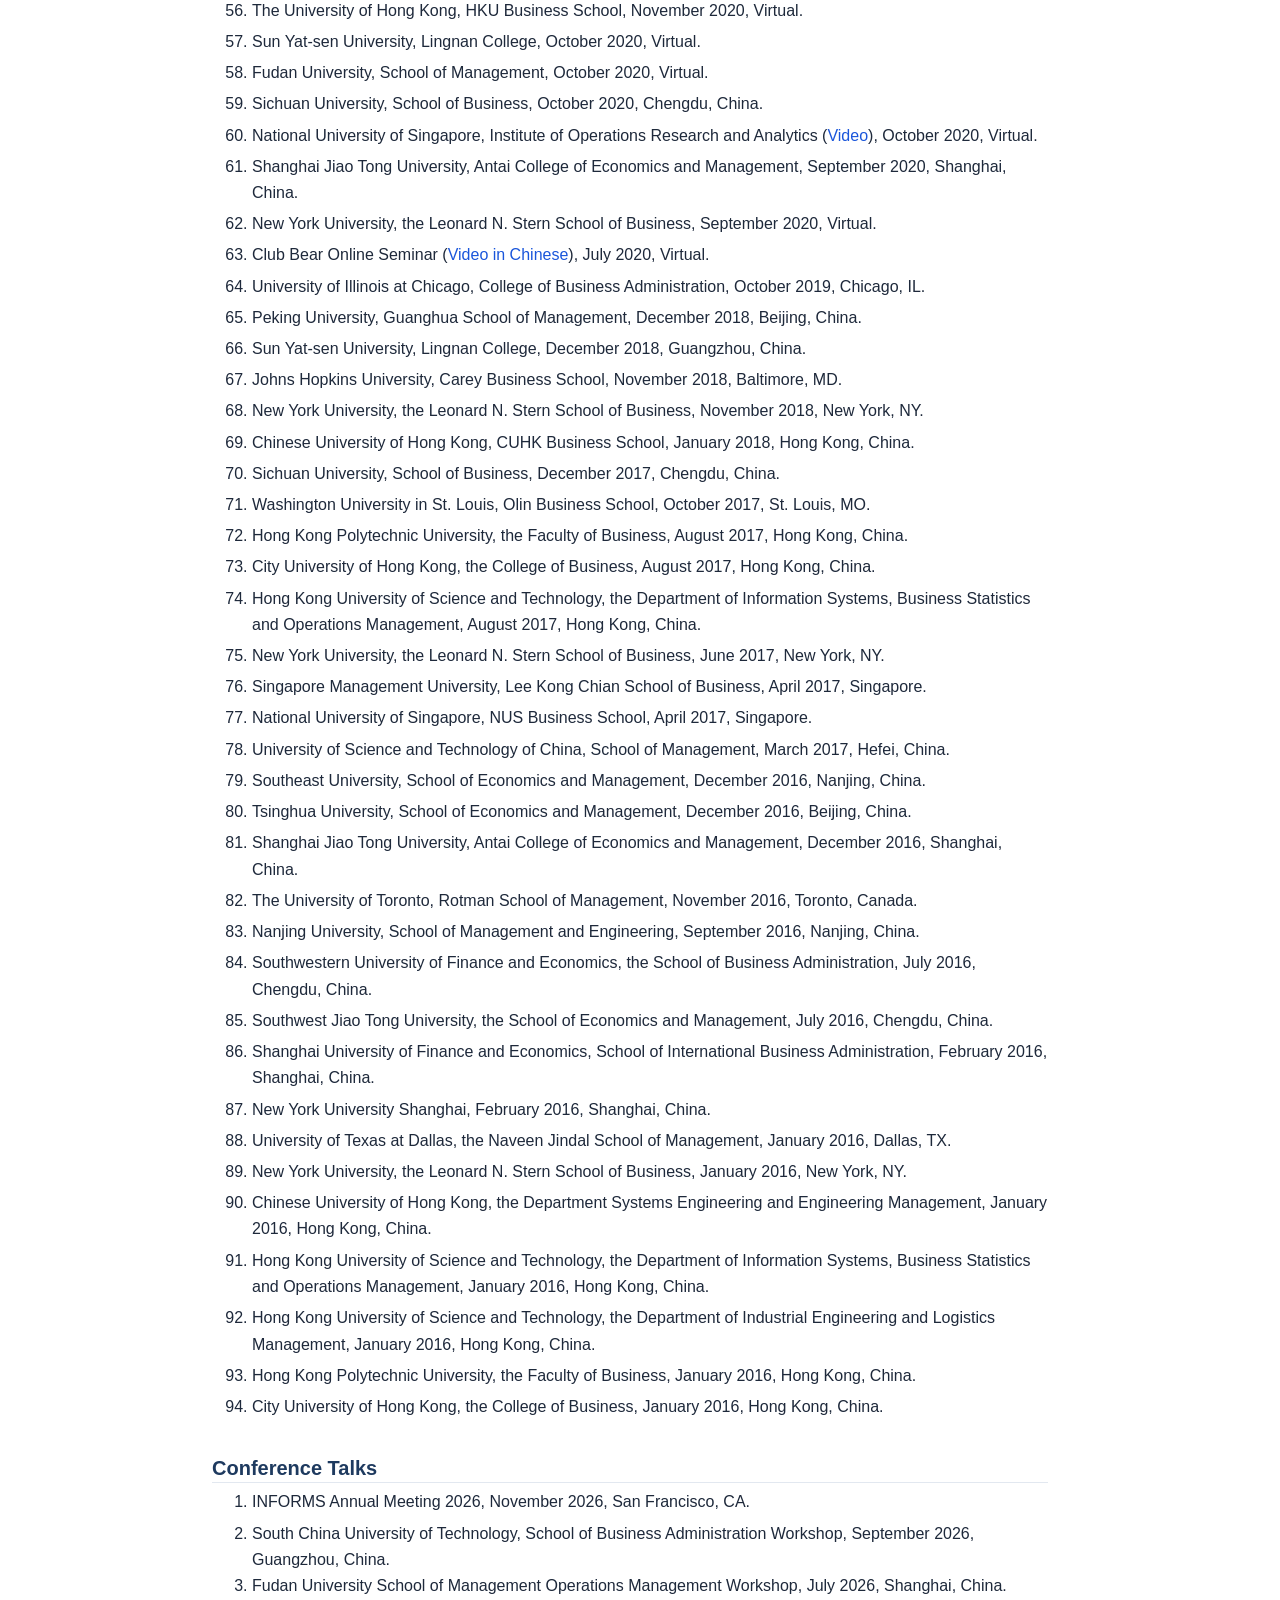
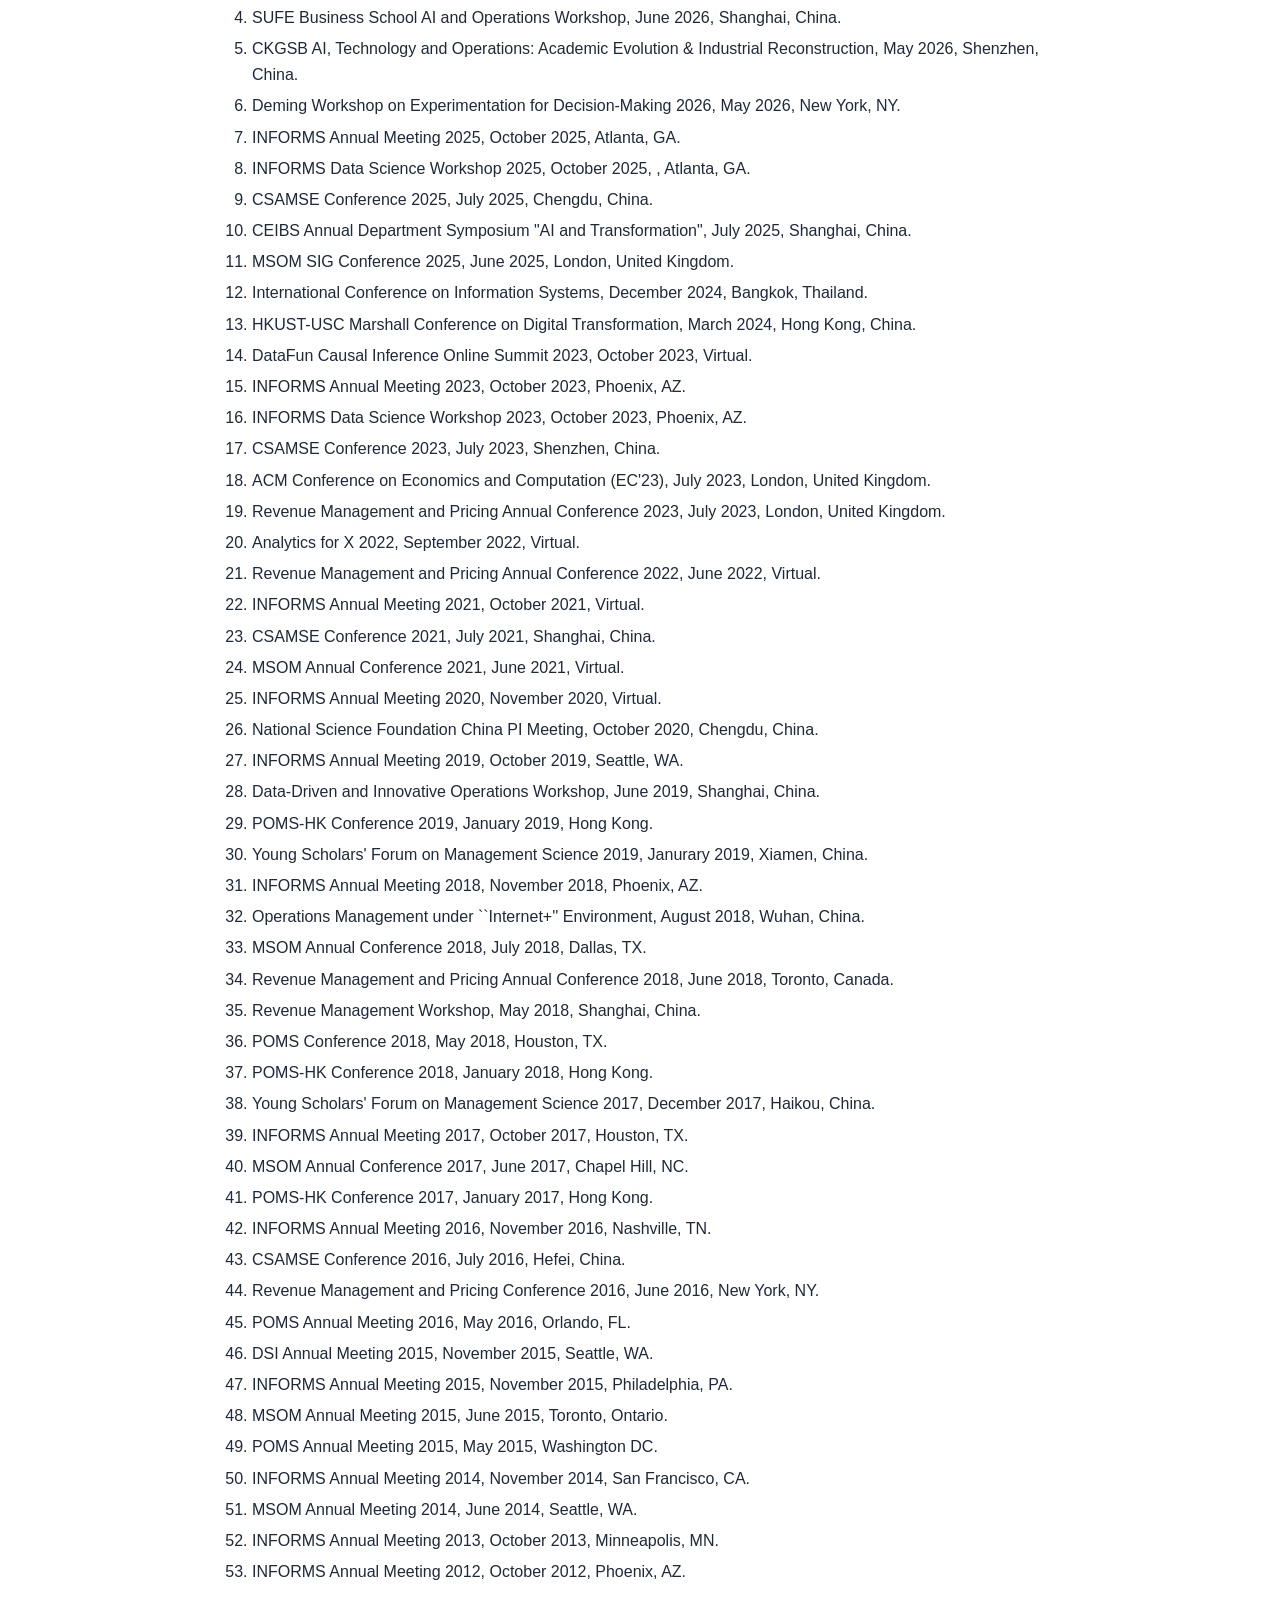
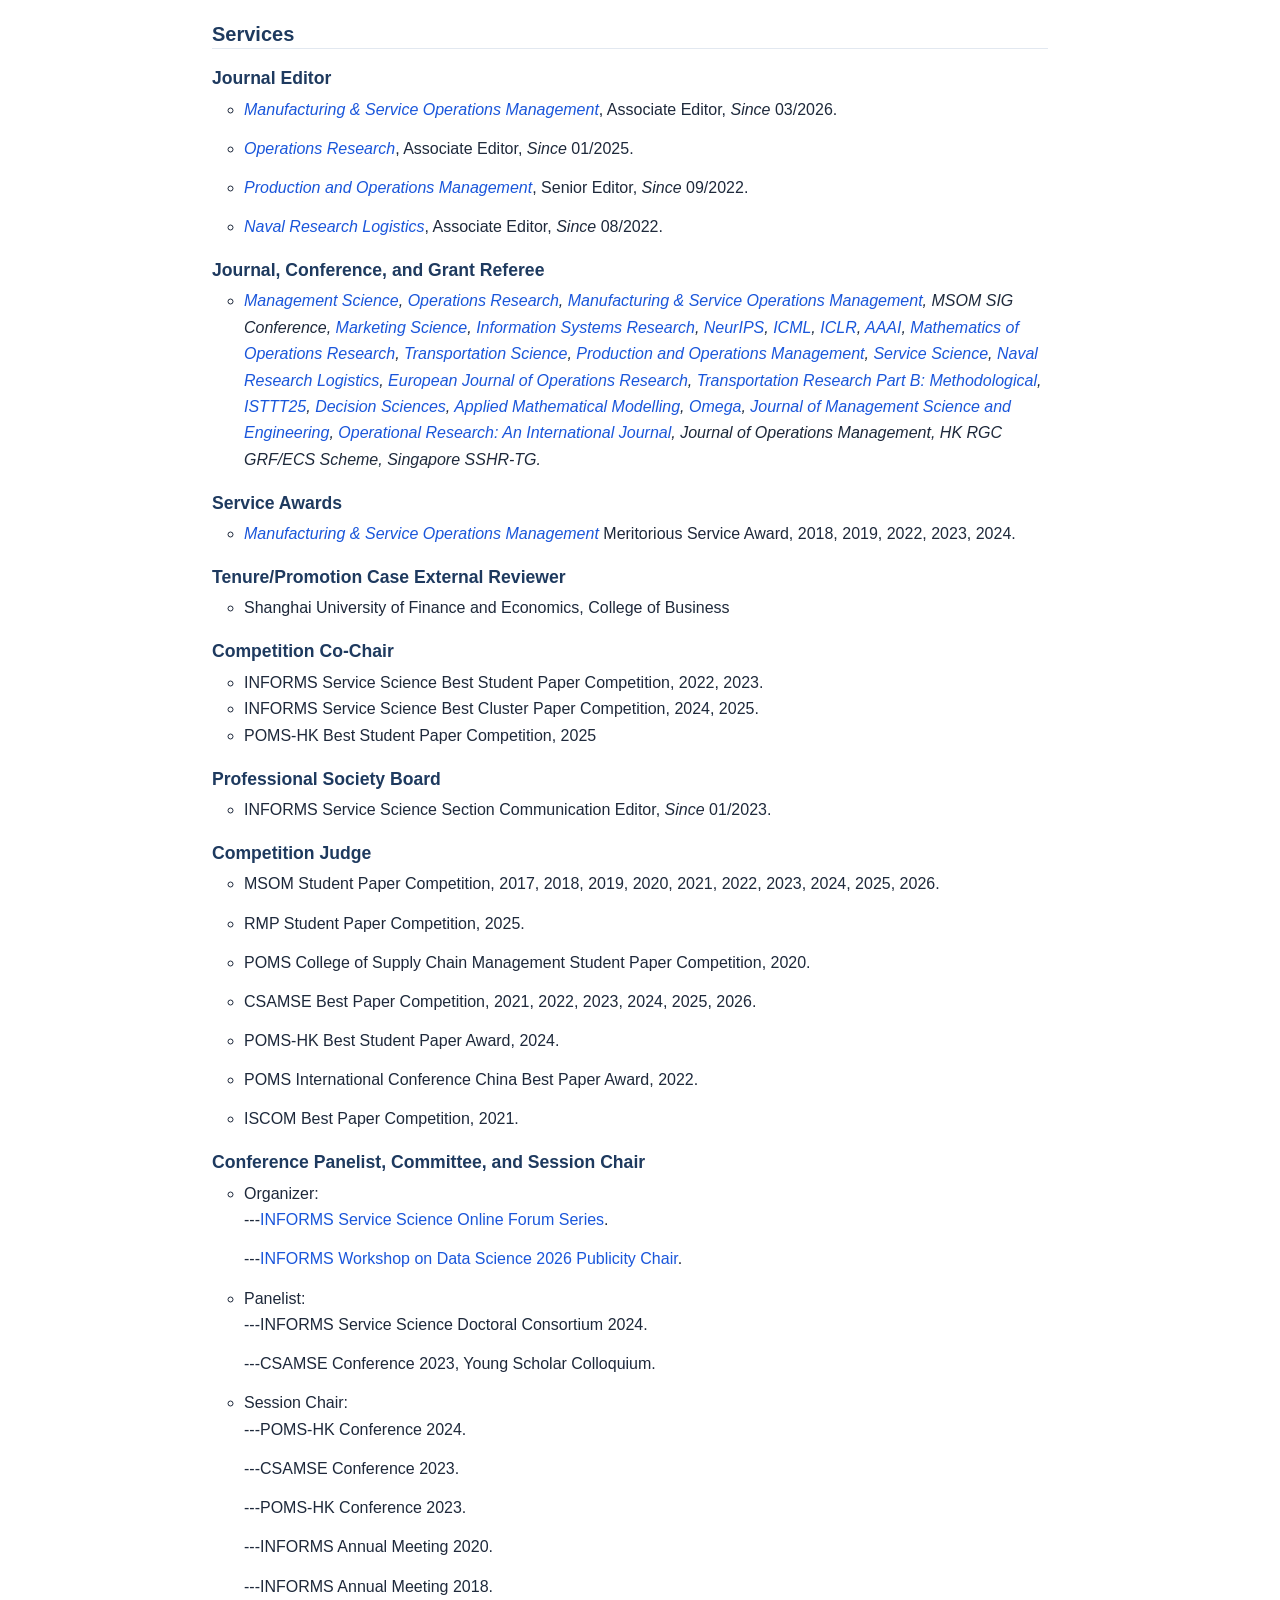
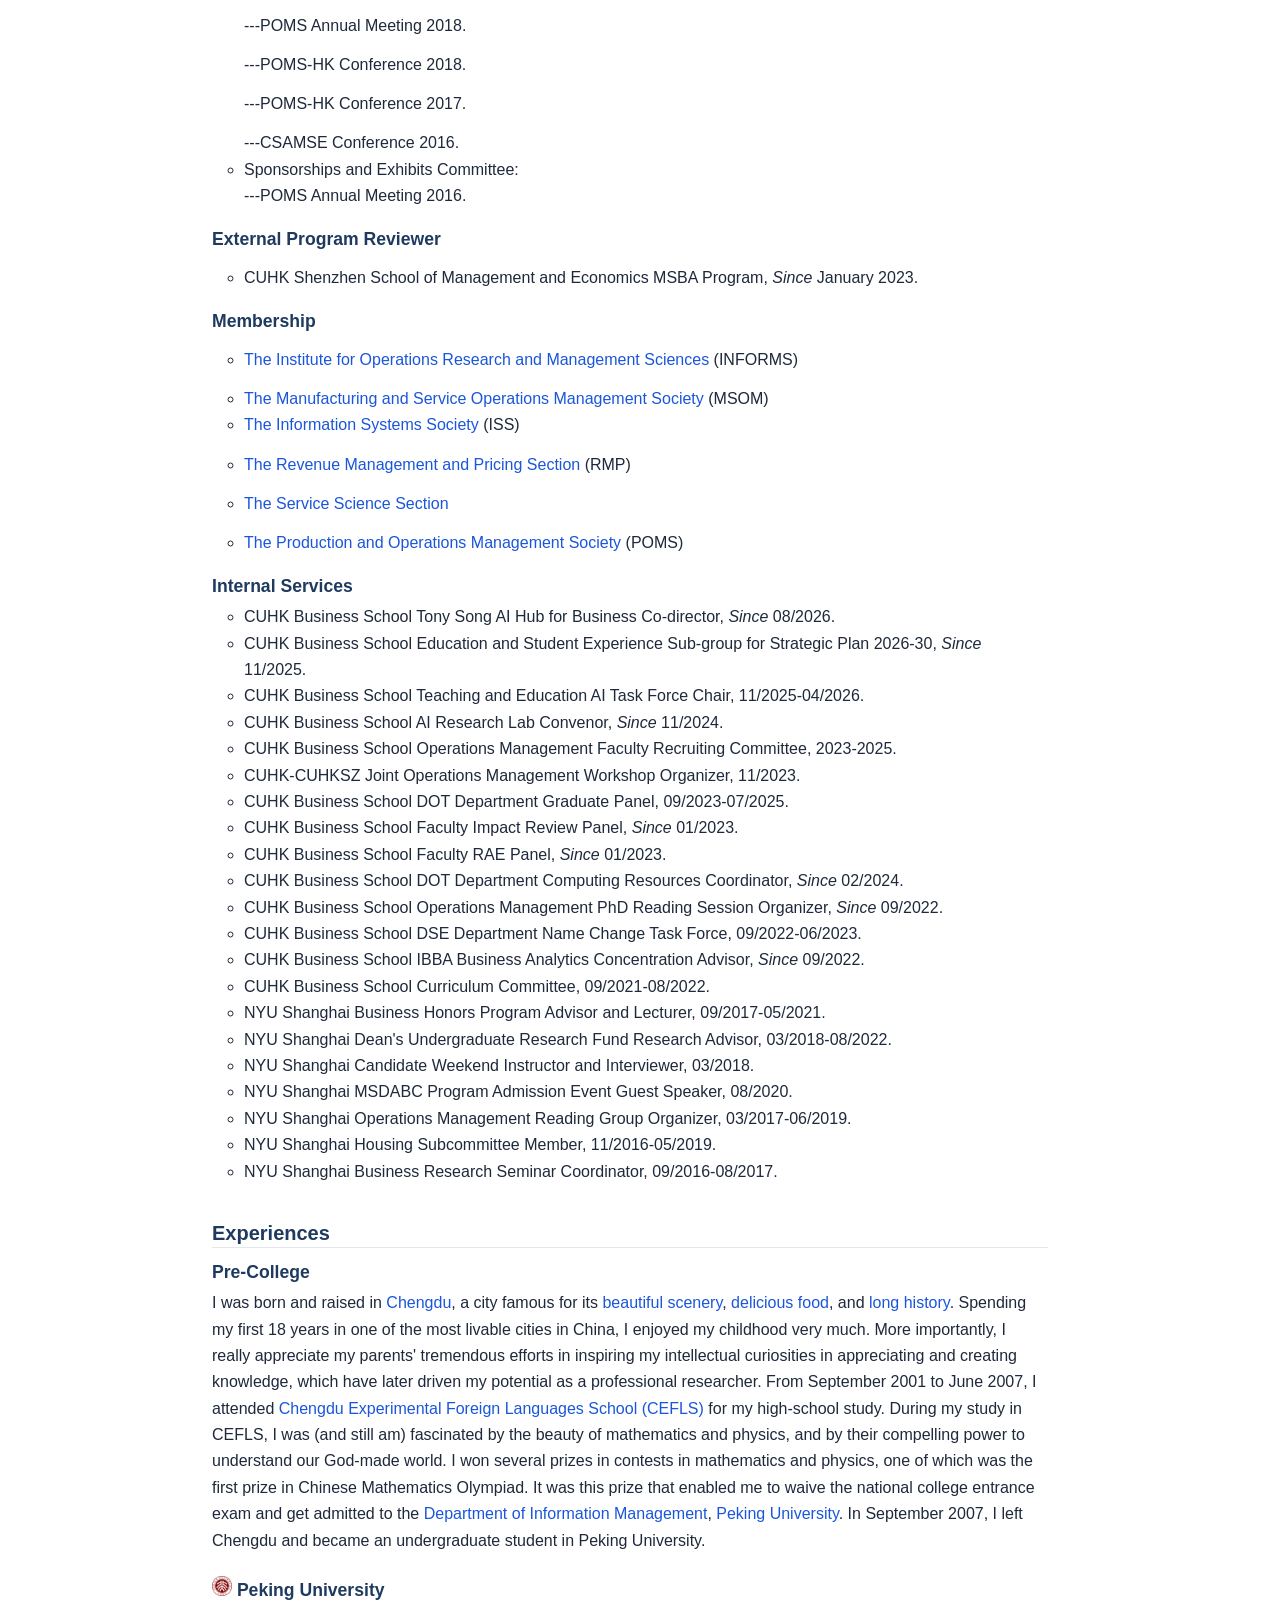
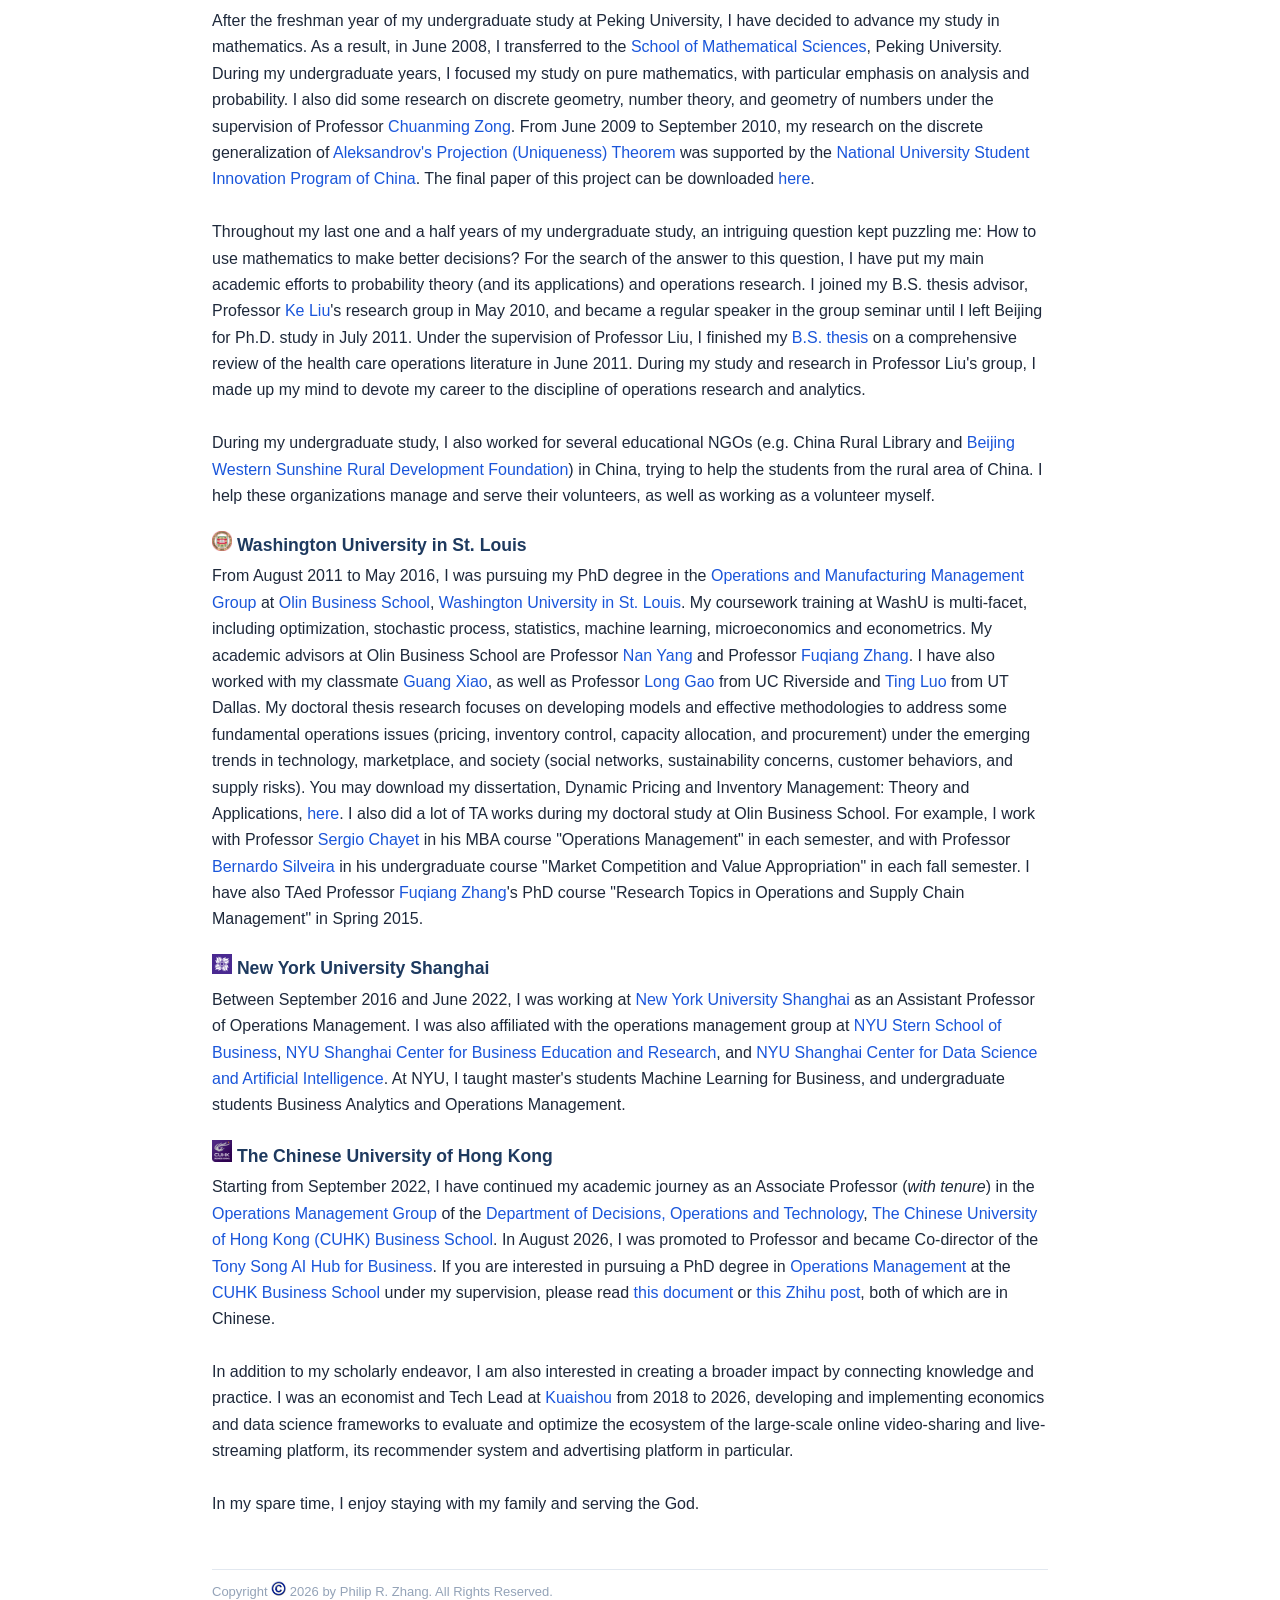
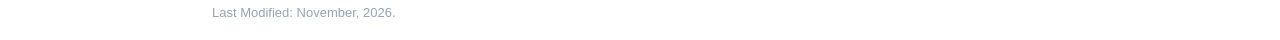
==== commit 71dbc669: "Add locations to recently added talks on biography page Co-Authored-By: Claude Fable 5.2 <noreply@an" ====
--- a/biography.html
+++ b/biography.html
@@ -180,8 +180,8 @@
 <ol type=1 start=1>
 
 
-<li>Nova School of Business and Economics, 2026.</li>
-<li>City University of Hong Kong, the College of Business, 2026.</li>
+<li>Nova School of Business and Economics, 2026, Carcavelos, Portugal.</li>
+<li>City University of Hong Kong, the College of Business, 2026, Hong Kong, China.</li>
 <li>University of Colorado Boulder, Leeds School of Business, November 2026, Boulder, CO.
 </p>
 
@@ -239,7 +239,7 @@
 </p>
 
 
-<li>New York University Alumni Association, 2024.</li>
+<li>New York University Alumni Association, 2024, Shanghai, China.</li>
 <li>Shanghai Jiao Tong University, Antai College of Economics and Management, May 2024, Shanghai, China.
 </p>
 
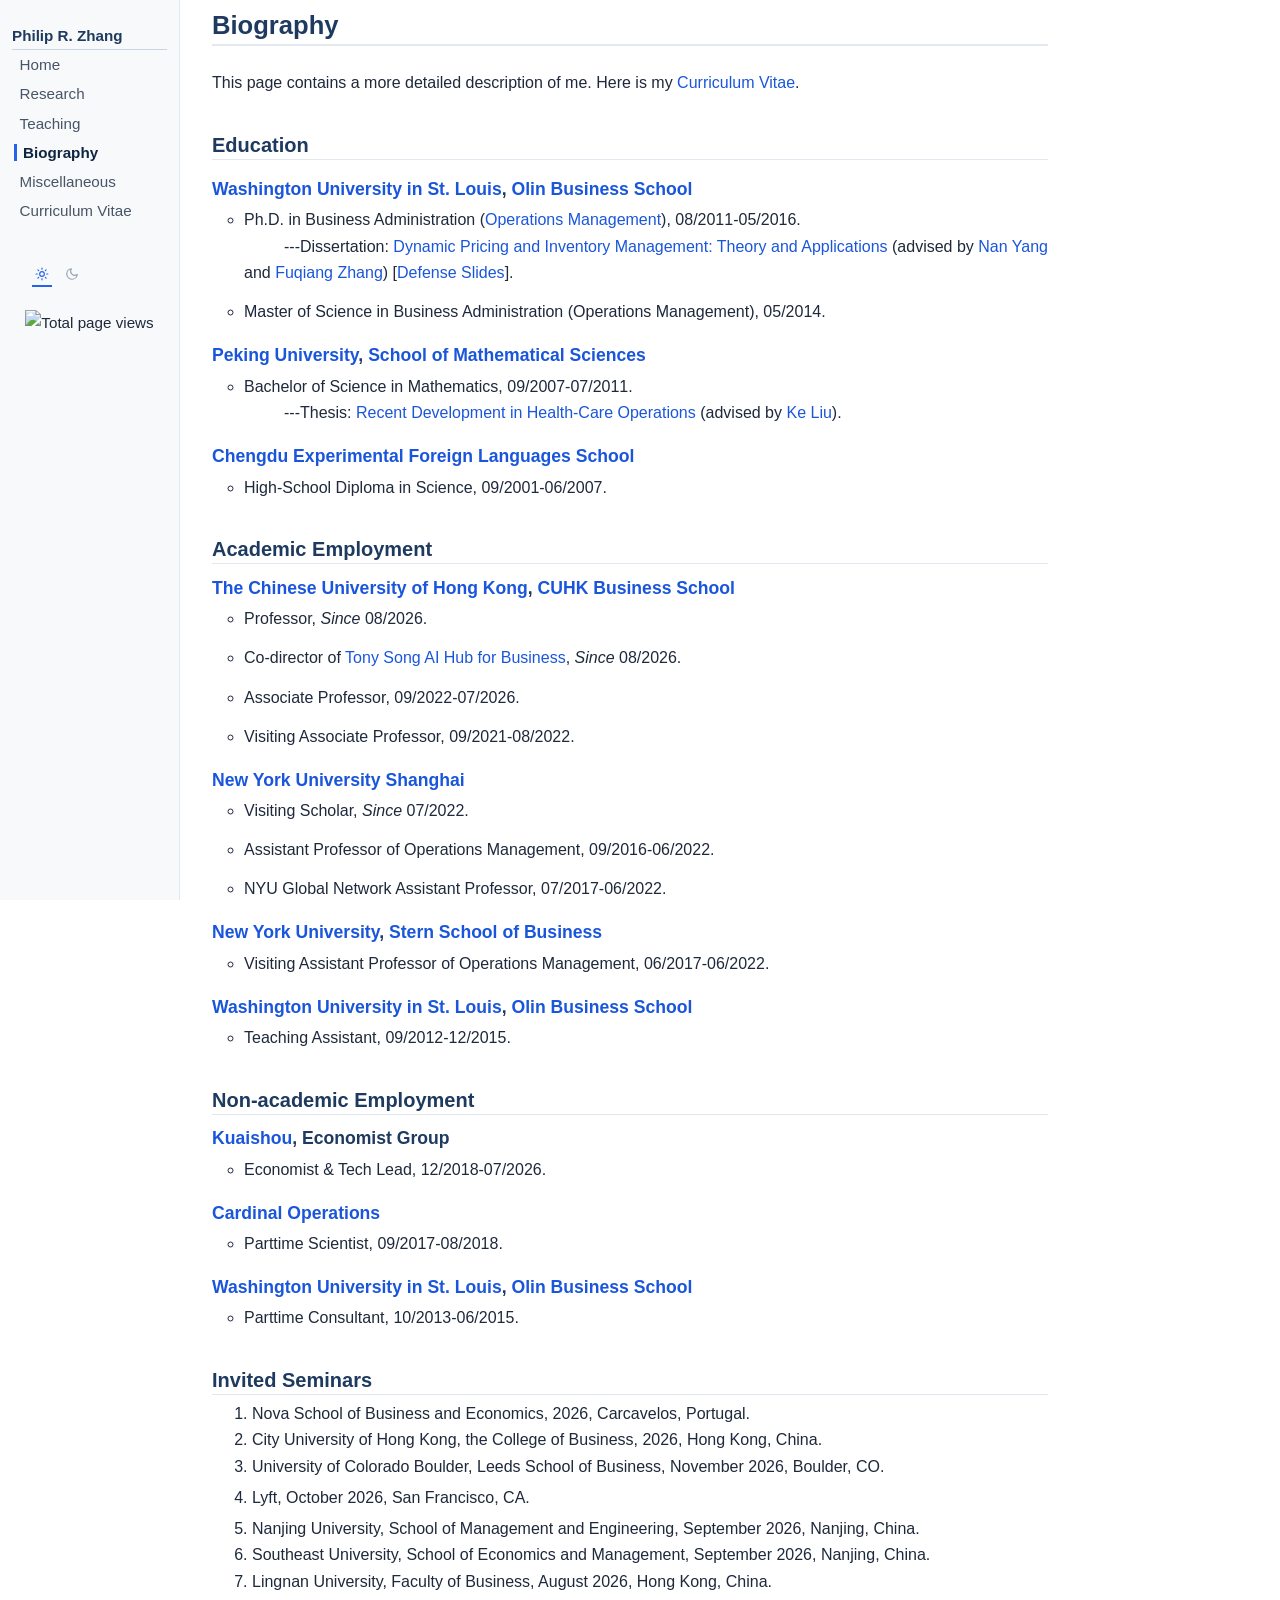
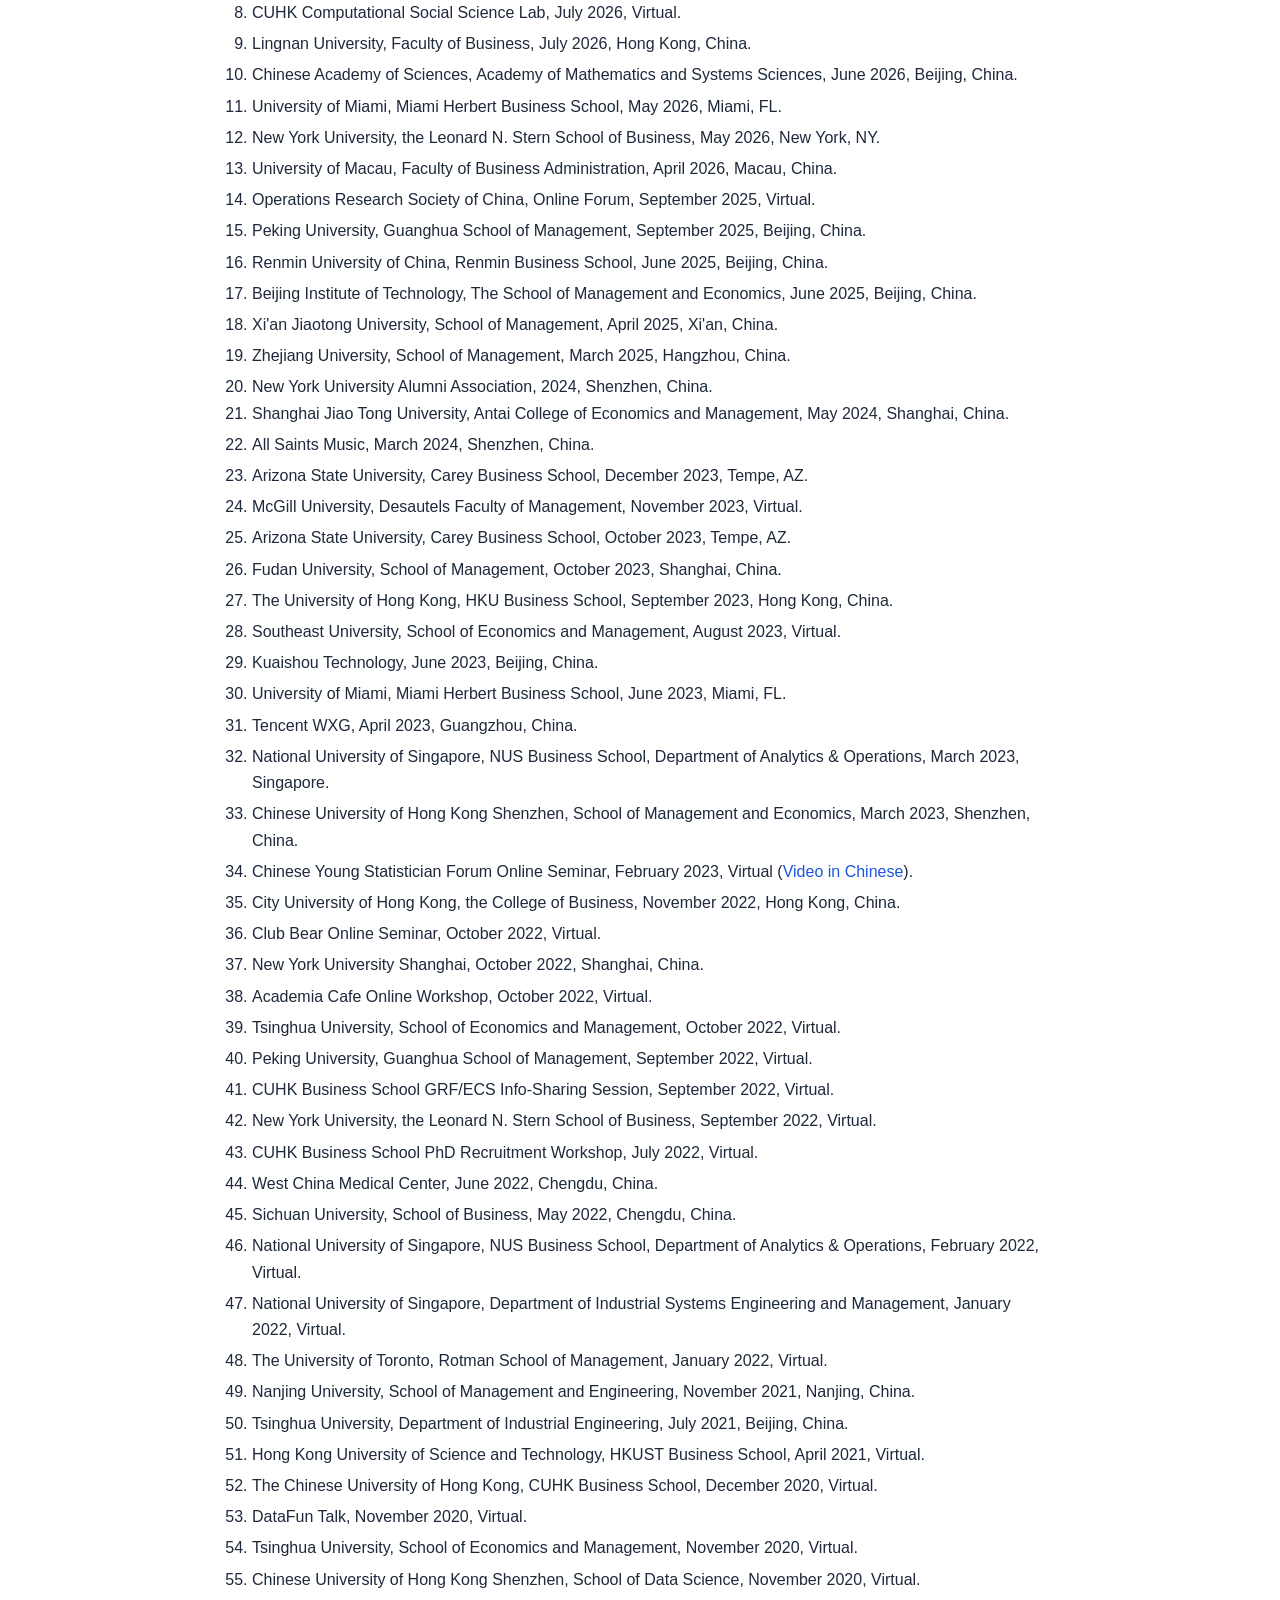
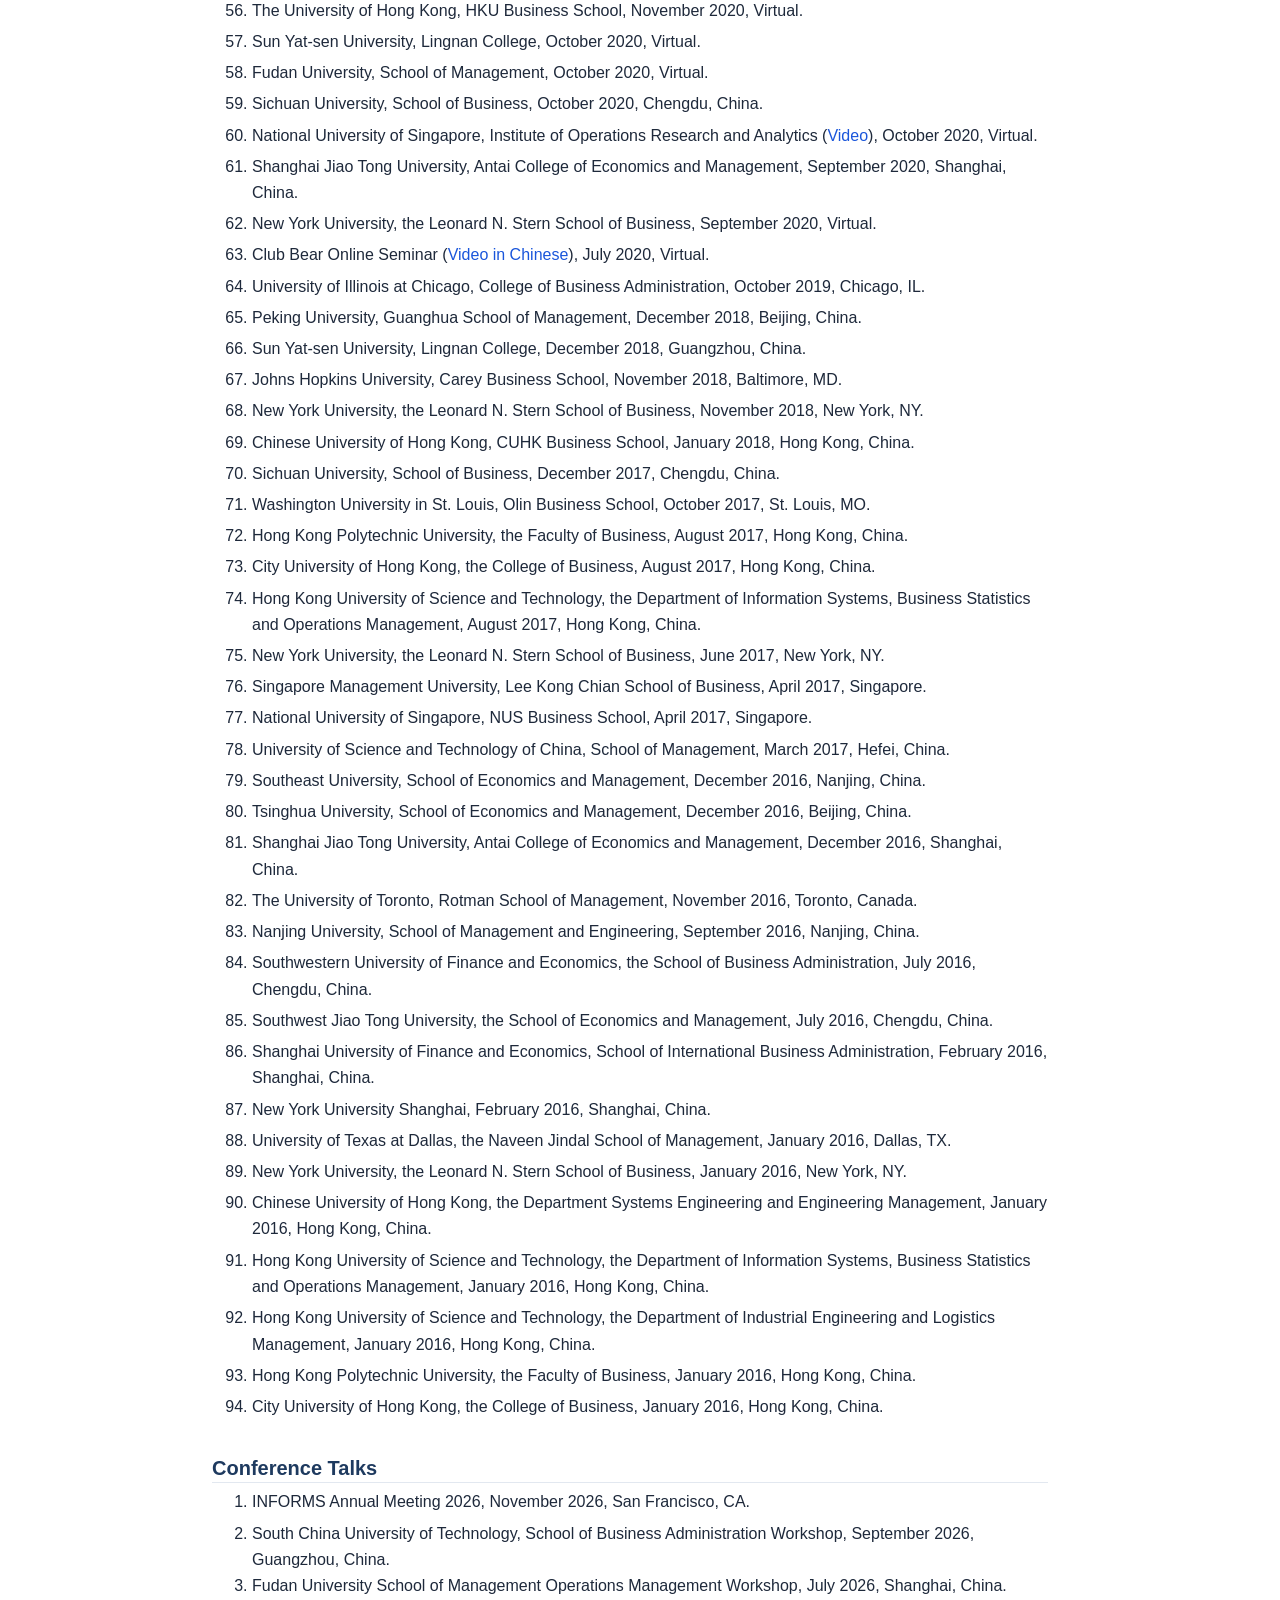
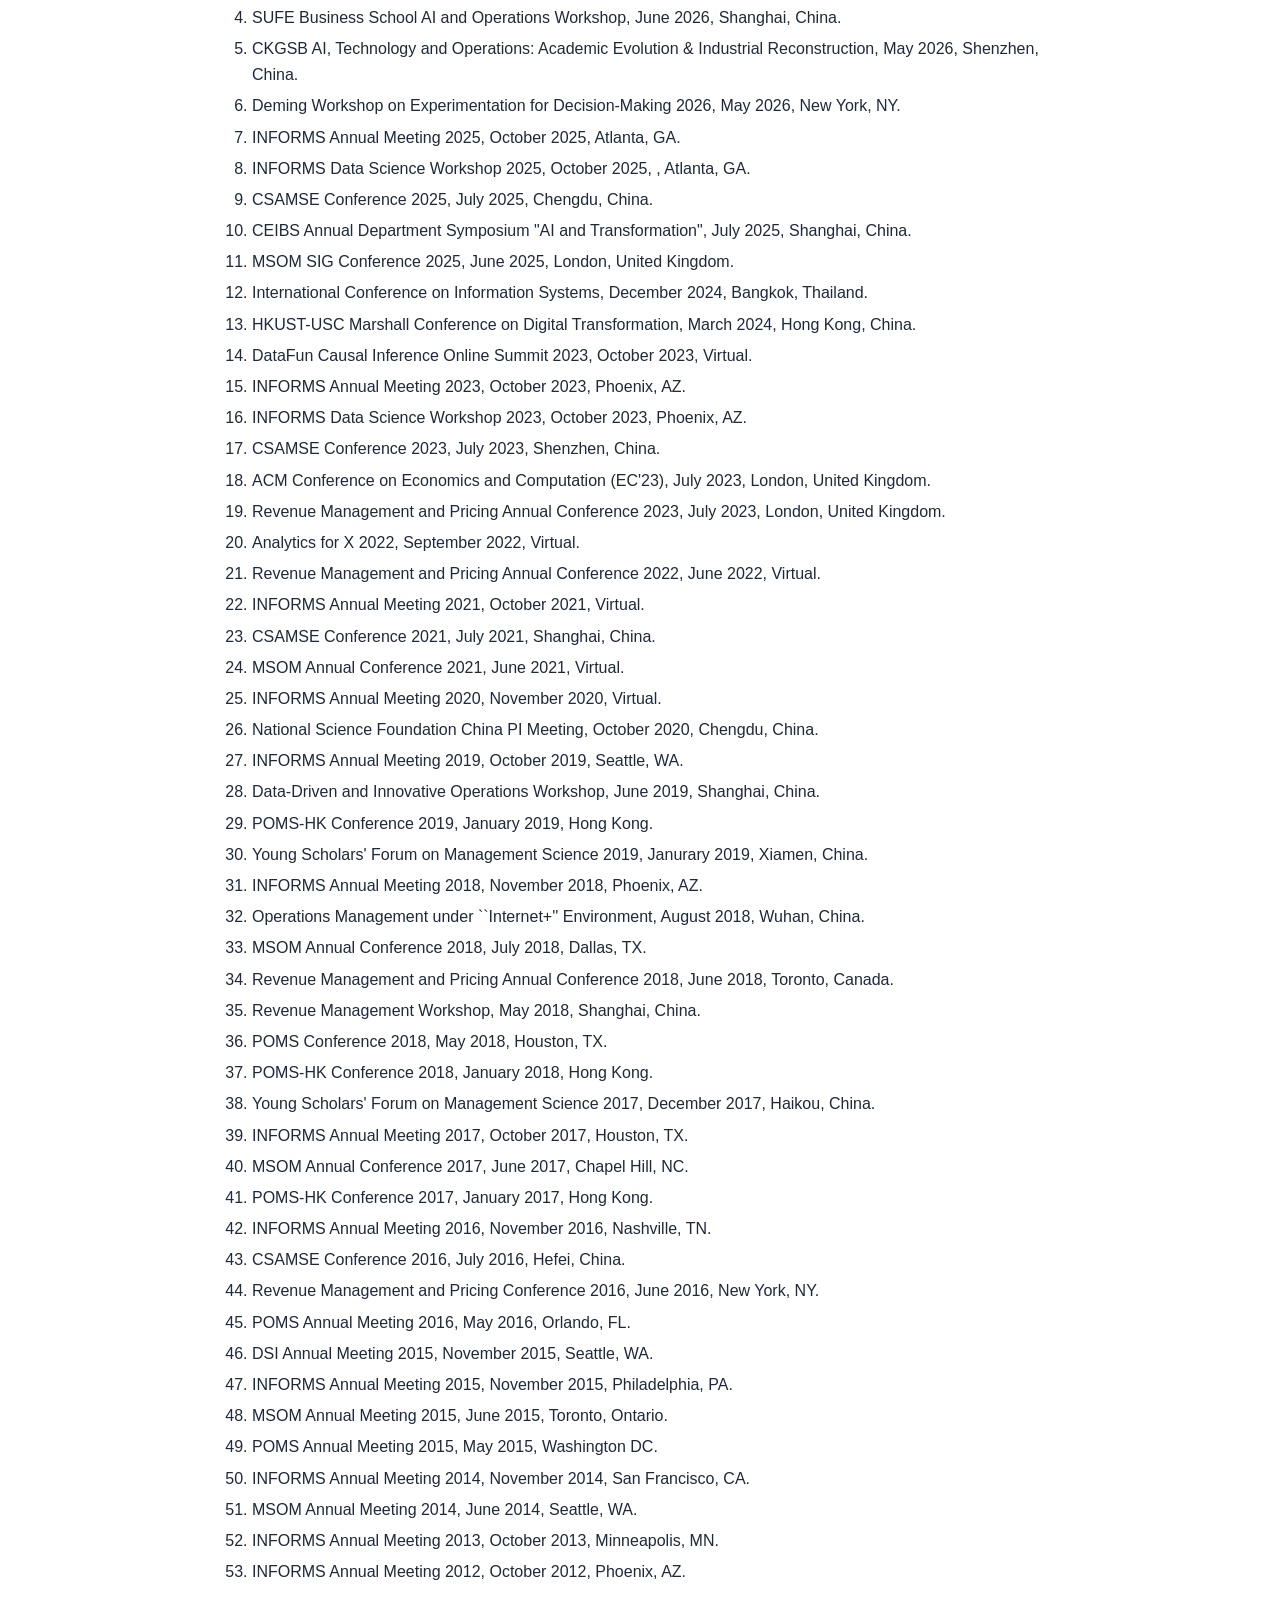
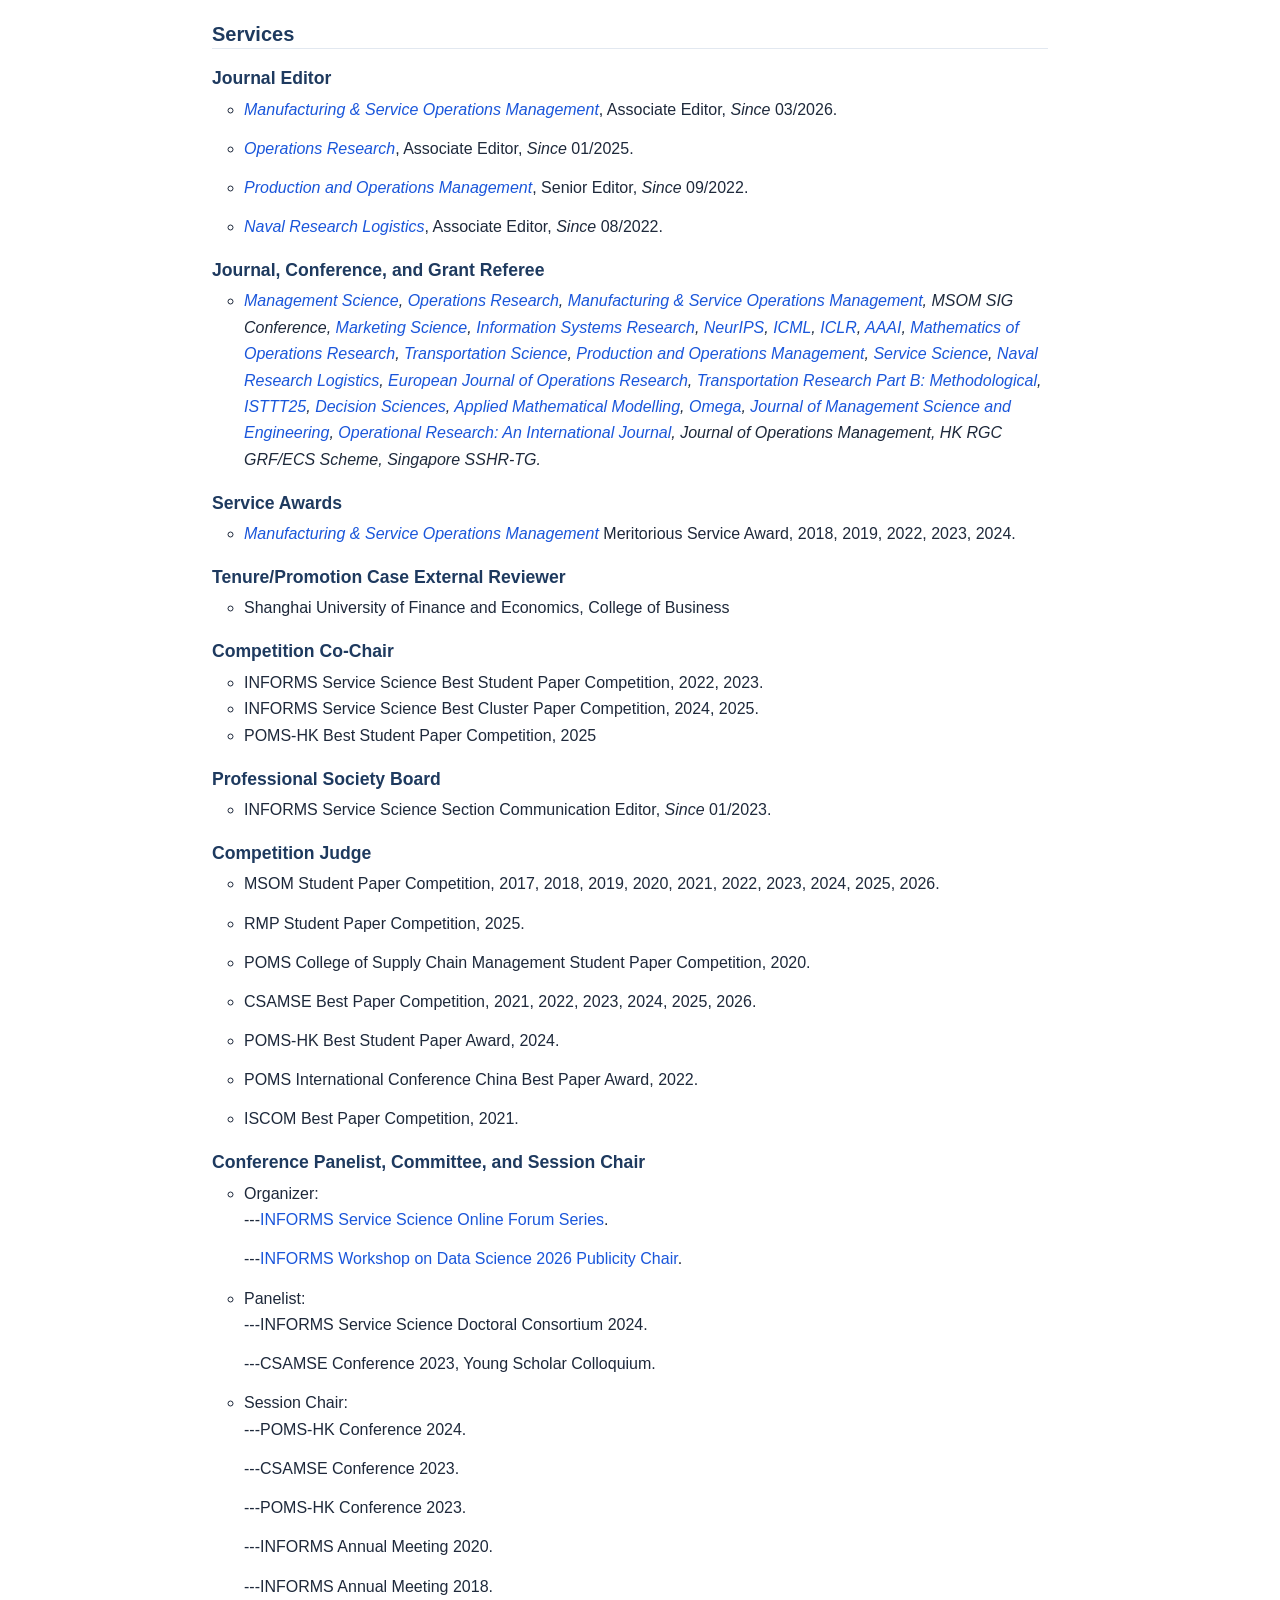
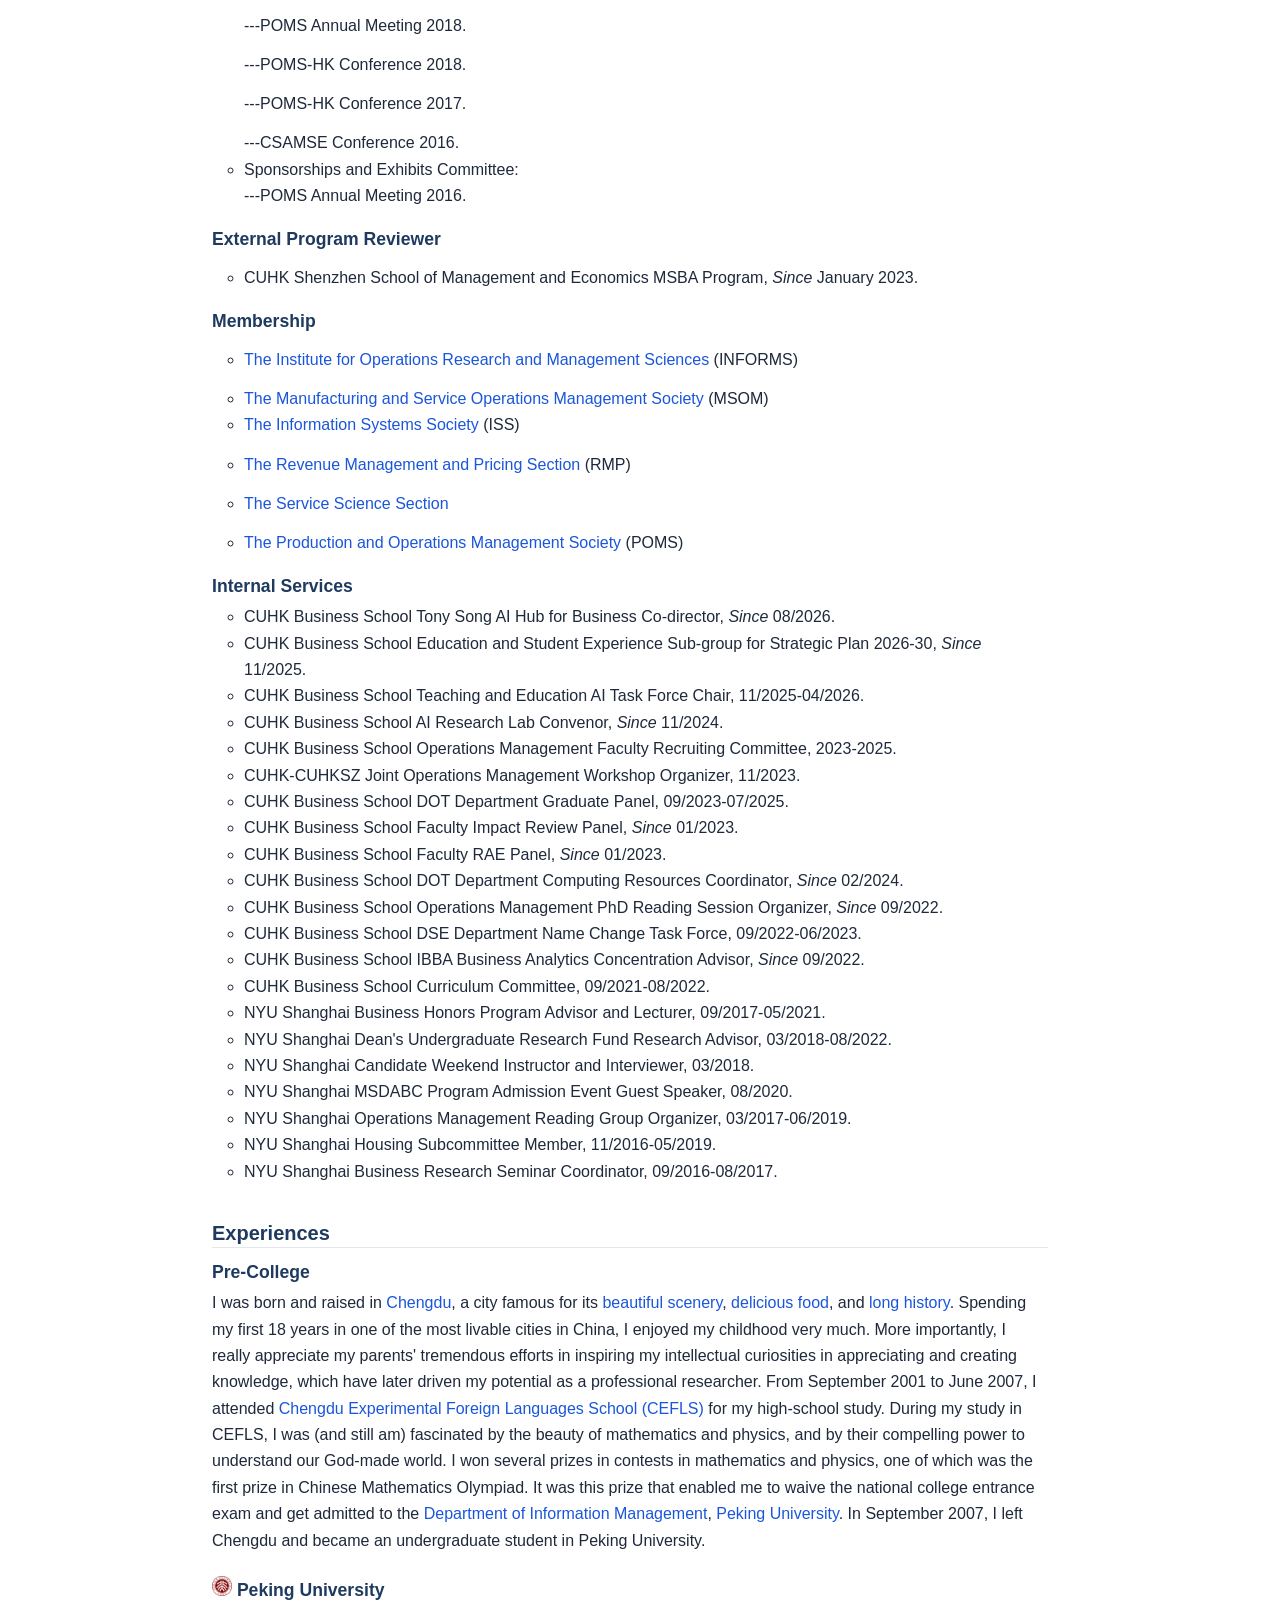
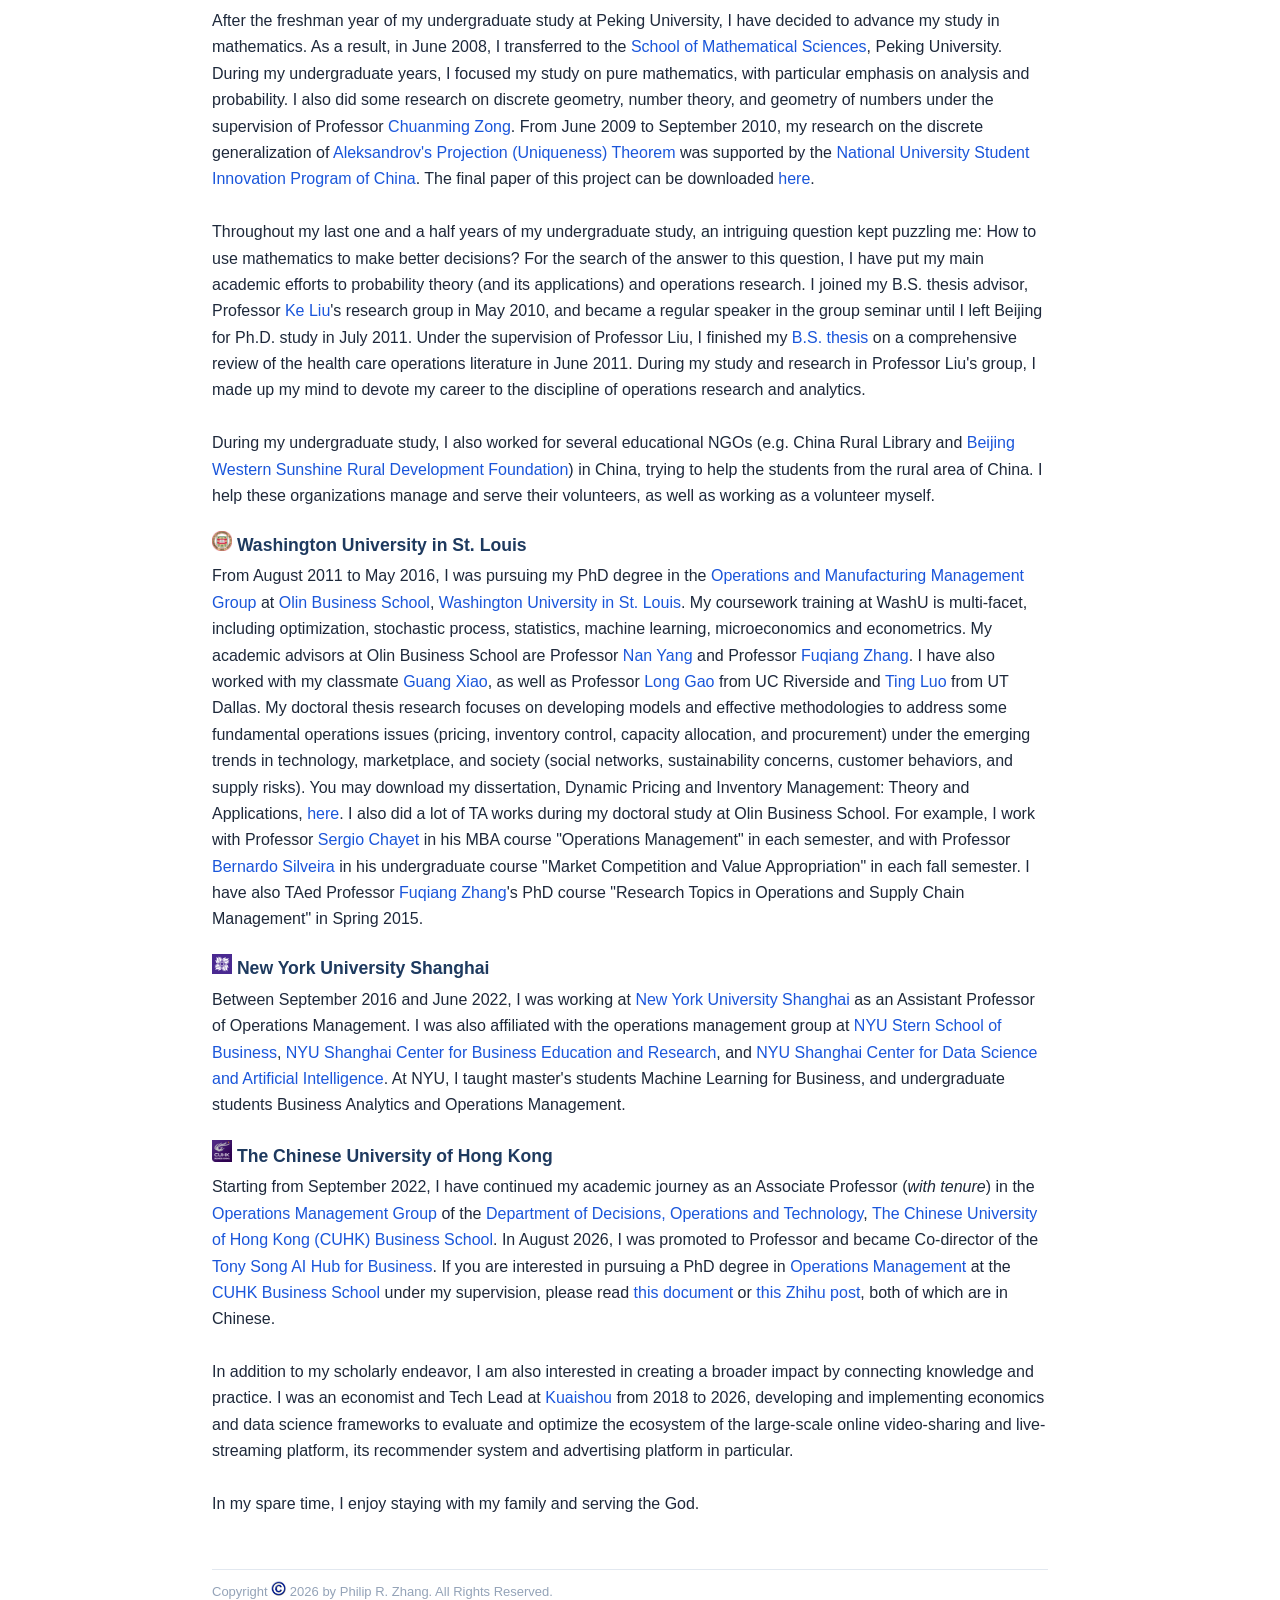
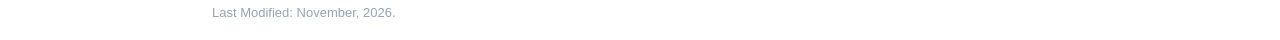
==== commit bacea5cf: "Correct NYU Alumni Association talk location to Shenzhen Co-Authored-By: Claude Fable 5.2 <noreply@a" ====
--- a/biography.html
+++ b/biography.html
@@ -239,7 +239,7 @@
 </p>
 
 
-<li>New York University Alumni Association, 2024, Shanghai, China.</li>
+<li>New York University Alumni Association, 2024, Shenzhen, China.</li>
 <li>Shanghai Jiao Tong University, Antai College of Economics and Management, May 2024, Shanghai, China.
 </p>
 
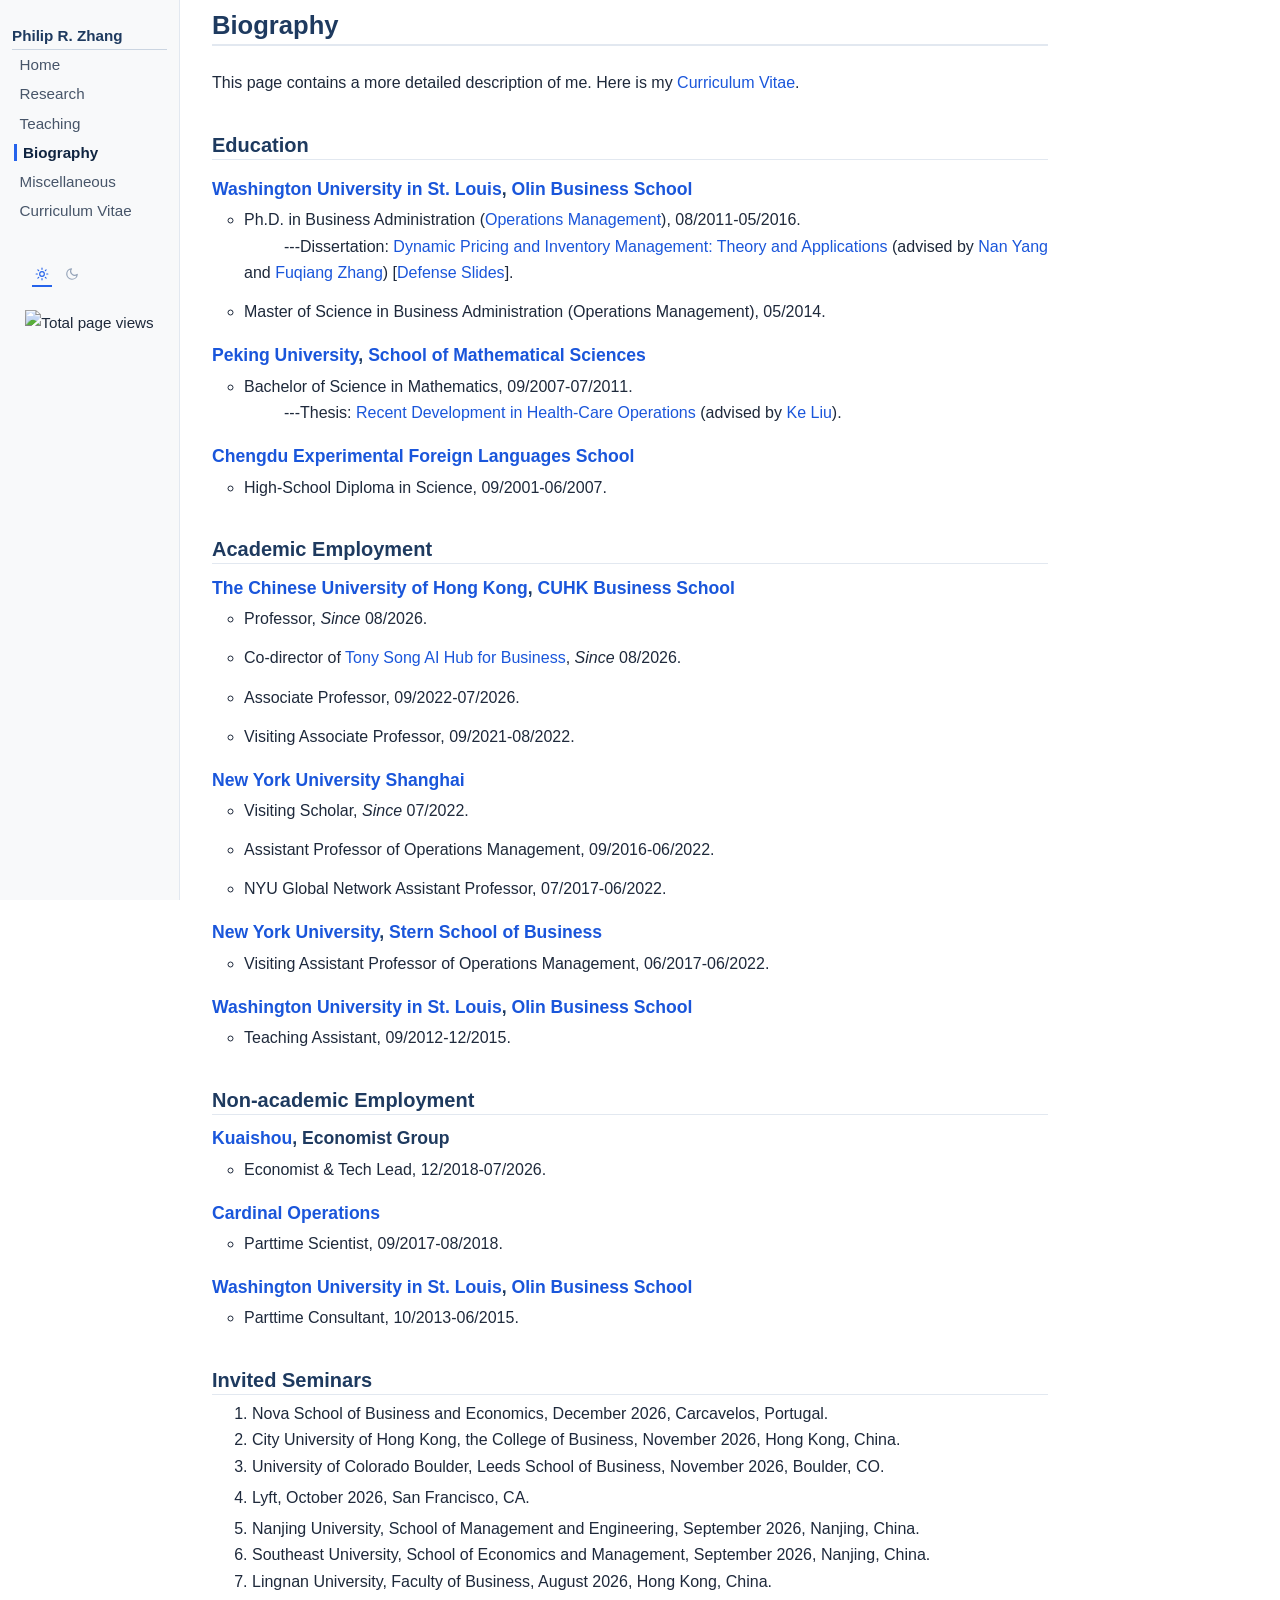
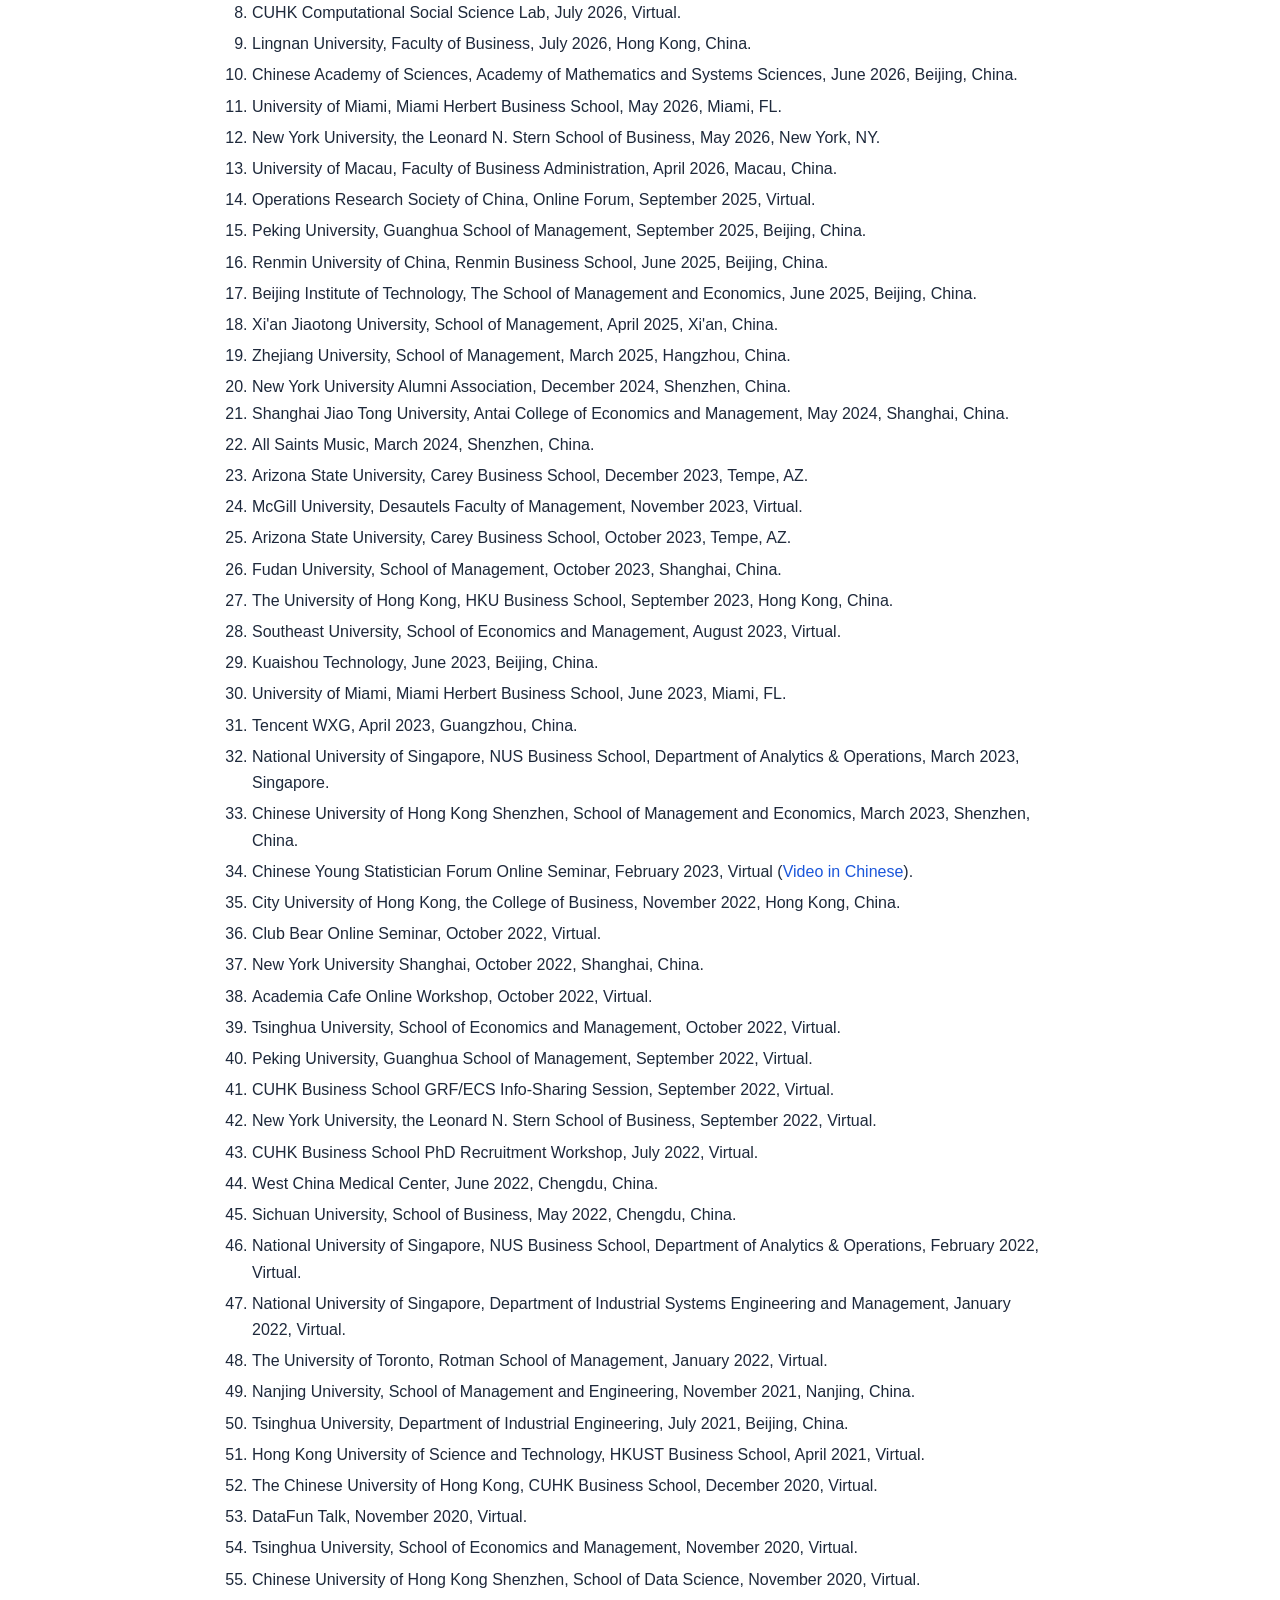
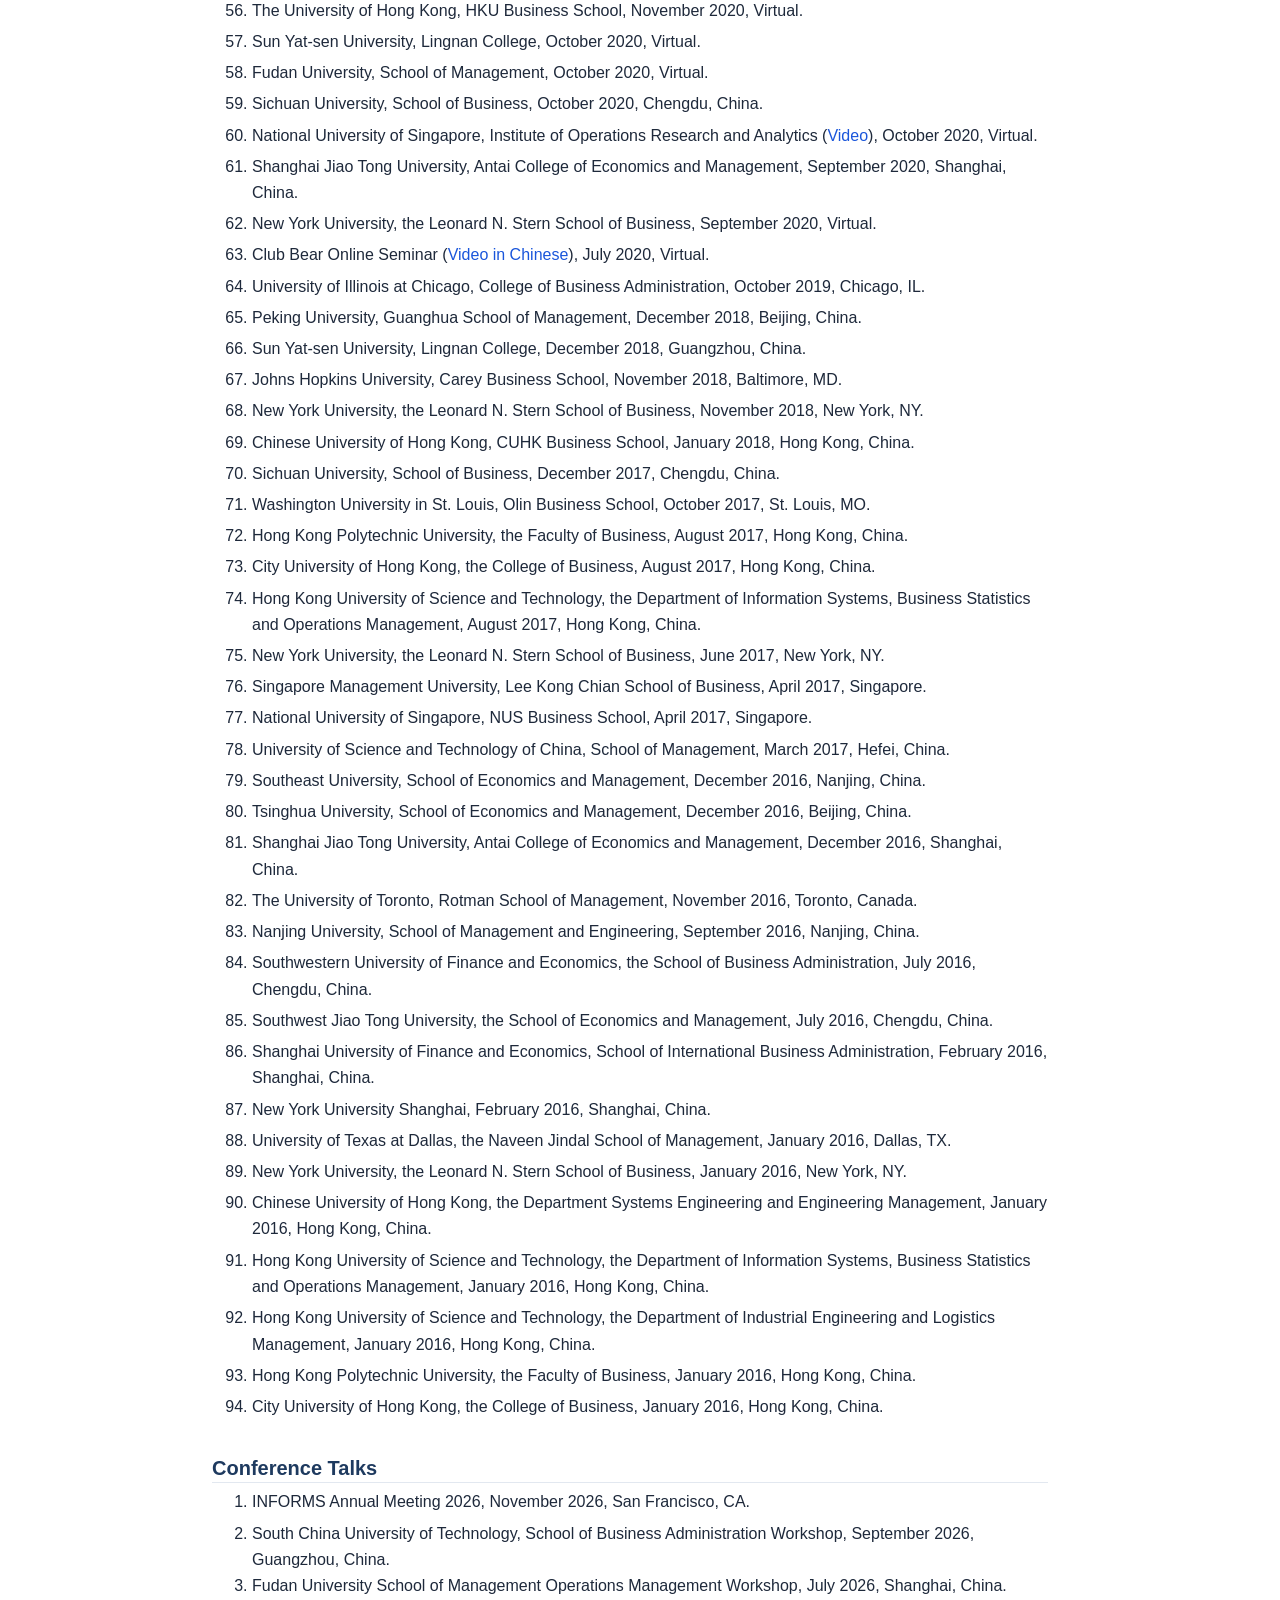
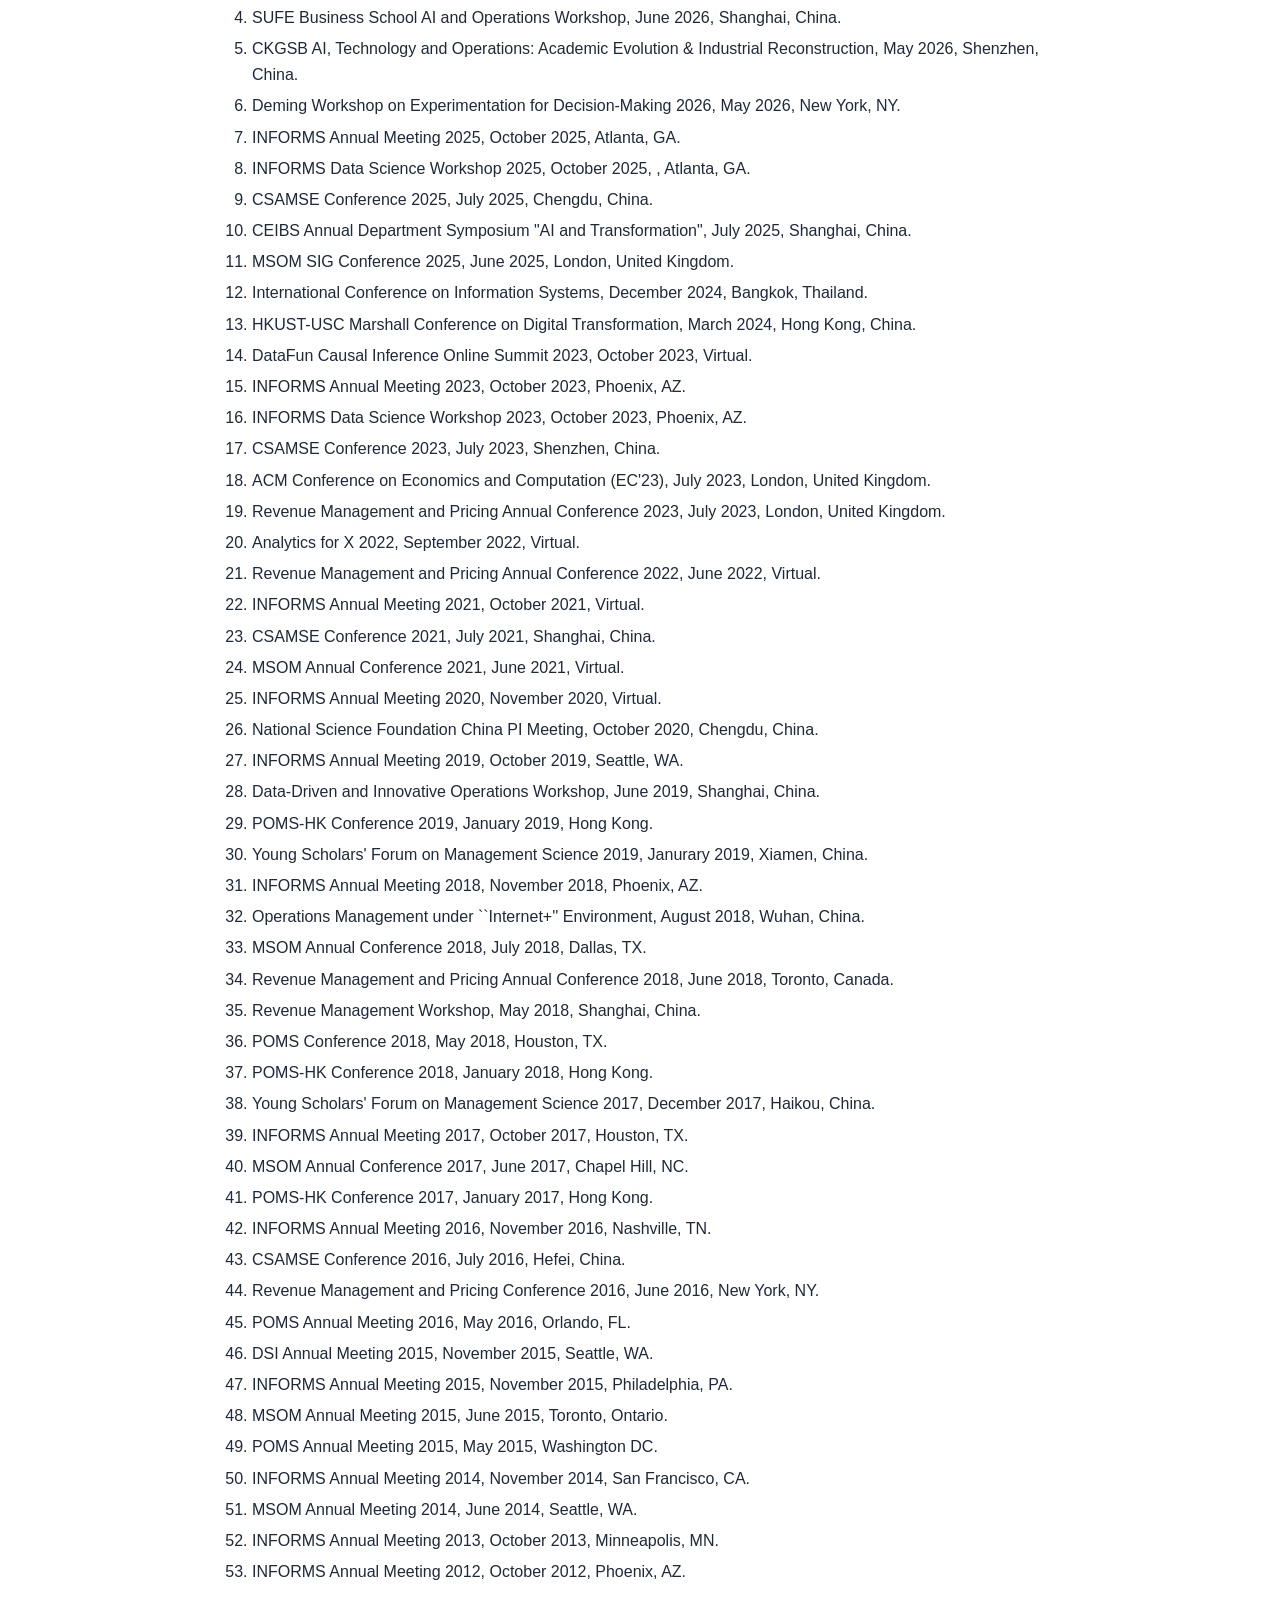
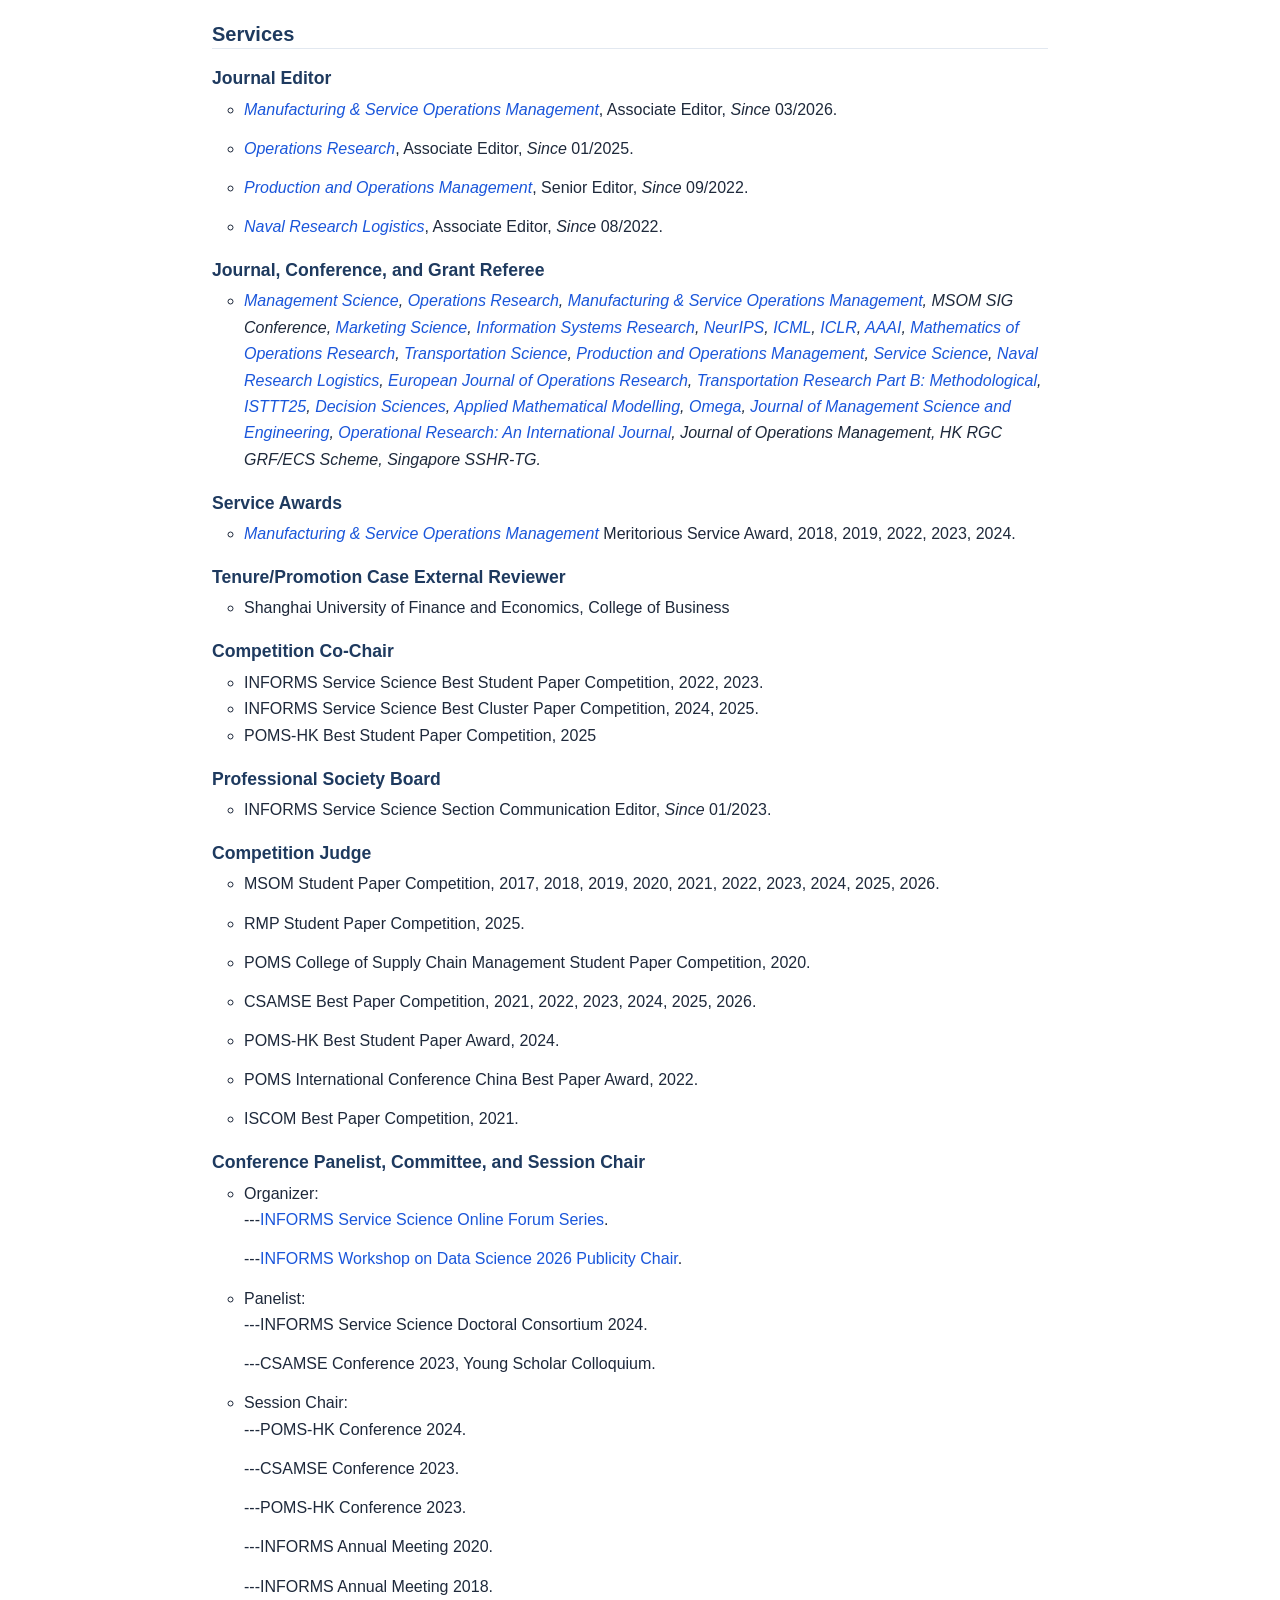
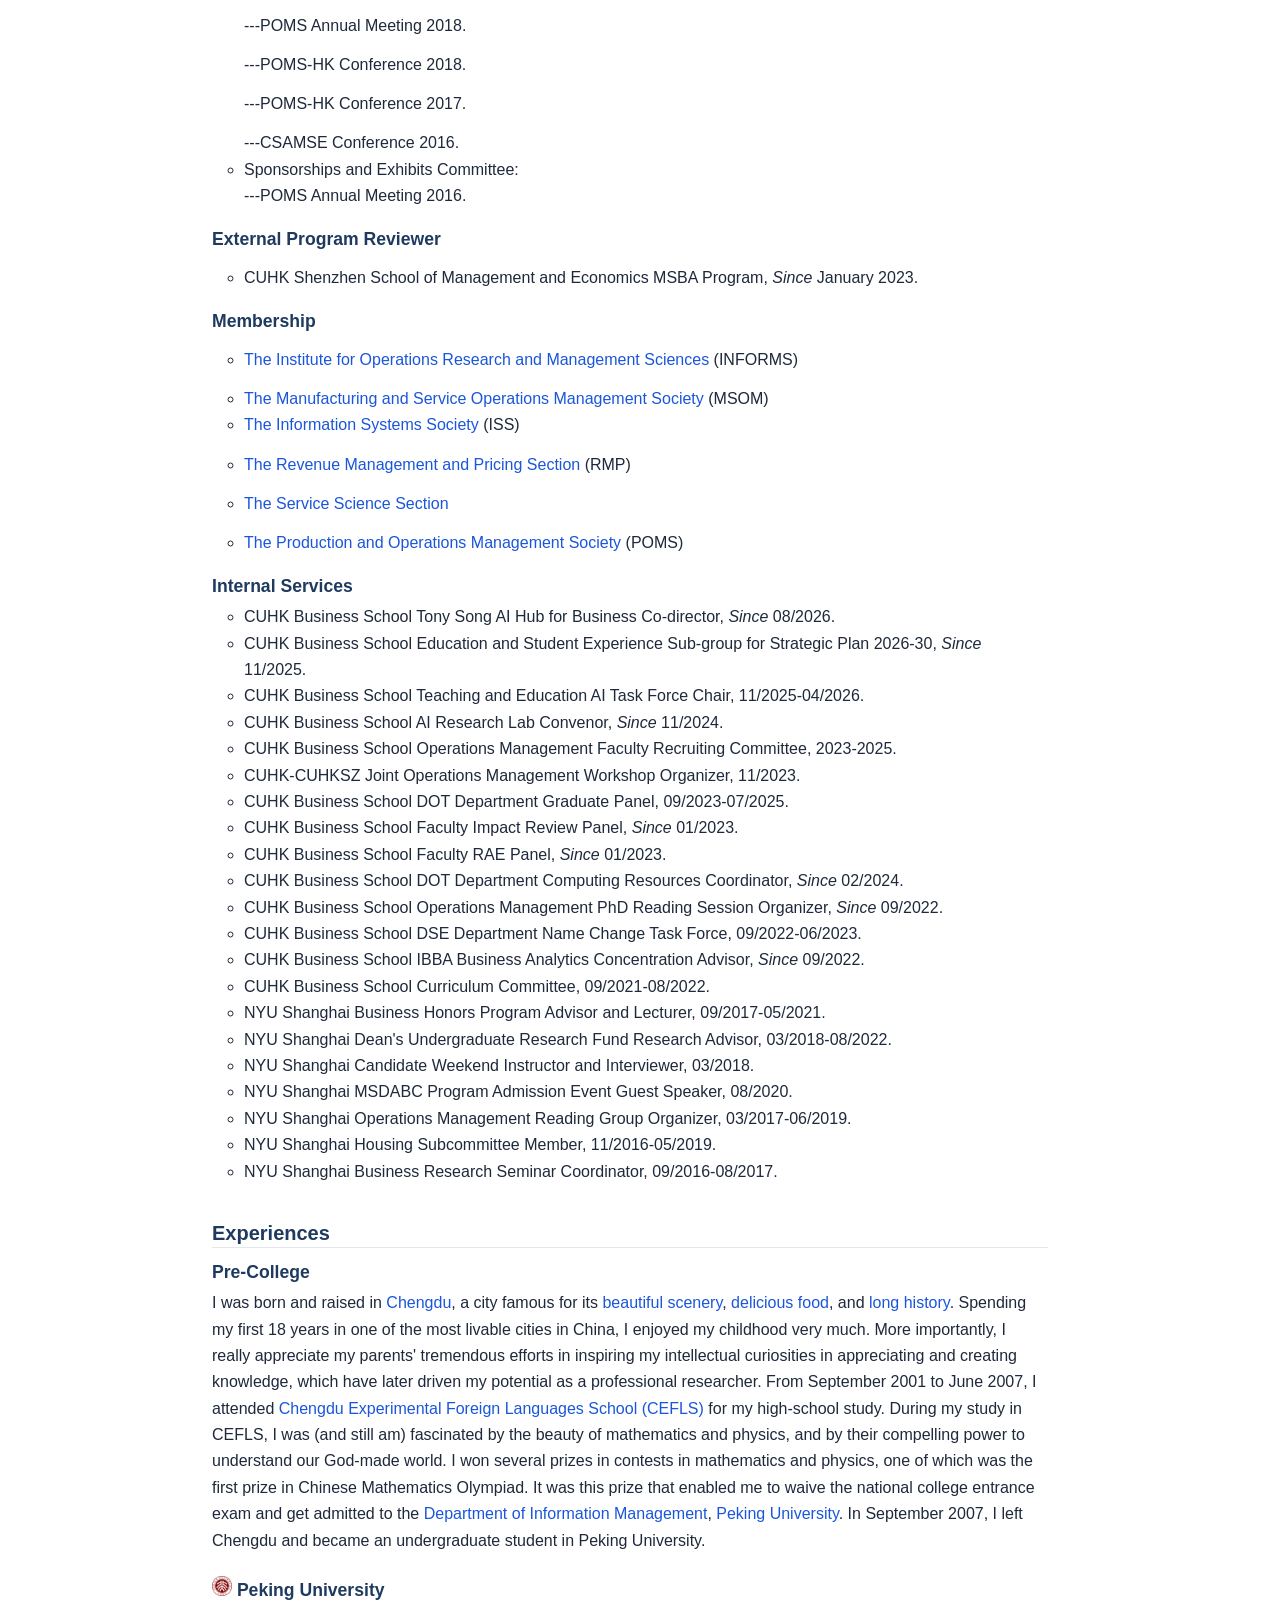
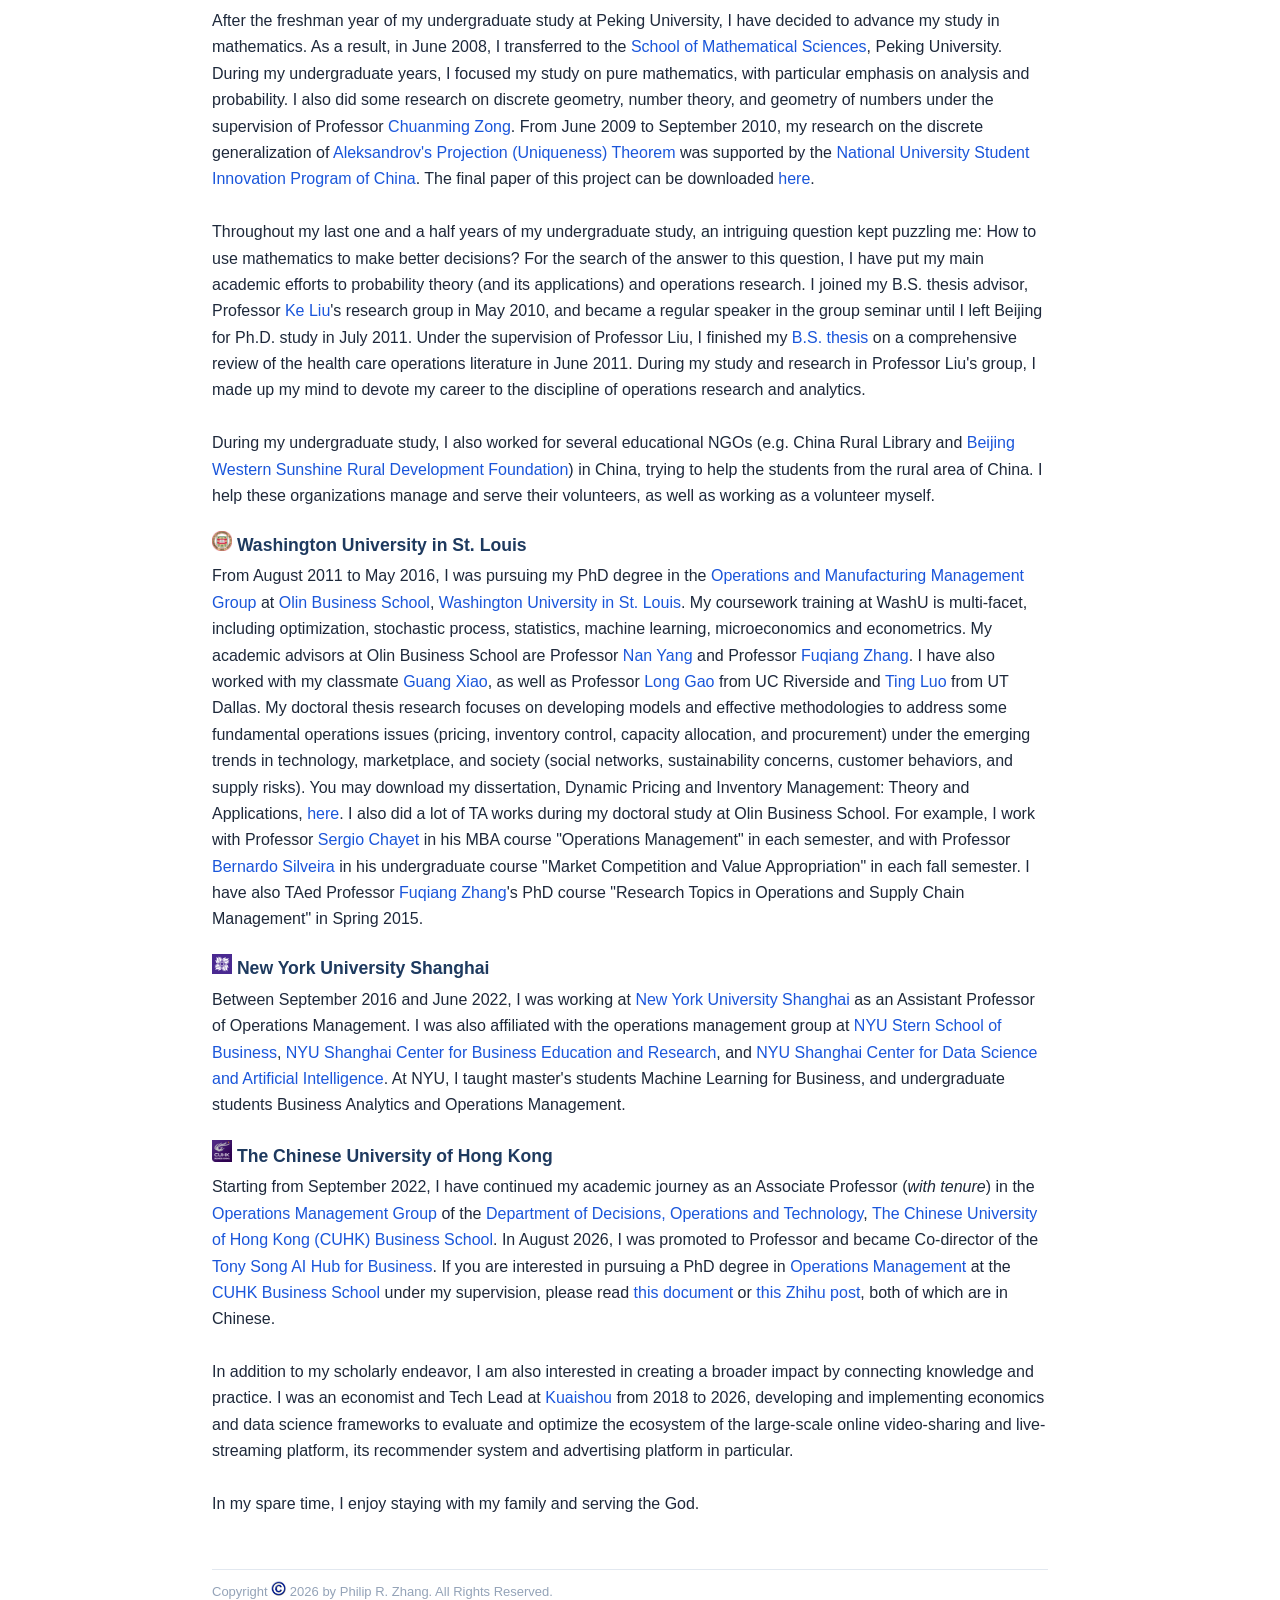
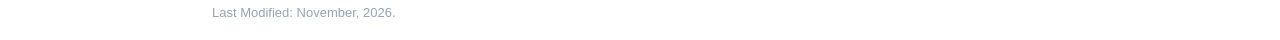
==== commit 8f573b7a: "Add months to three talks on biography page Co-Authored-By: Claude Fable 5.2 <noreply@anthropic.com>" ====
--- a/biography.html
+++ b/biography.html
@@ -180,8 +180,8 @@
 <ol type=1 start=1>
 
 
-<li>Nova School of Business and Economics, 2026, Carcavelos, Portugal.</li>
-<li>City University of Hong Kong, the College of Business, 2026, Hong Kong, China.</li>
+<li>Nova School of Business and Economics, December 2026, Carcavelos, Portugal.</li>
+<li>City University of Hong Kong, the College of Business, November 2026, Hong Kong, China.</li>
 <li>University of Colorado Boulder, Leeds School of Business, November 2026, Boulder, CO.
 </p>
 
@@ -239,7 +239,7 @@
 </p>
 
 
-<li>New York University Alumni Association, 2024, Shenzhen, China.</li>
+<li>New York University Alumni Association, December 2024, Shenzhen, China.</li>
 <li>Shanghai Jiao Tong University, Antai College of Economics and Management, May 2024, Shanghai, China.
 </p>
 
